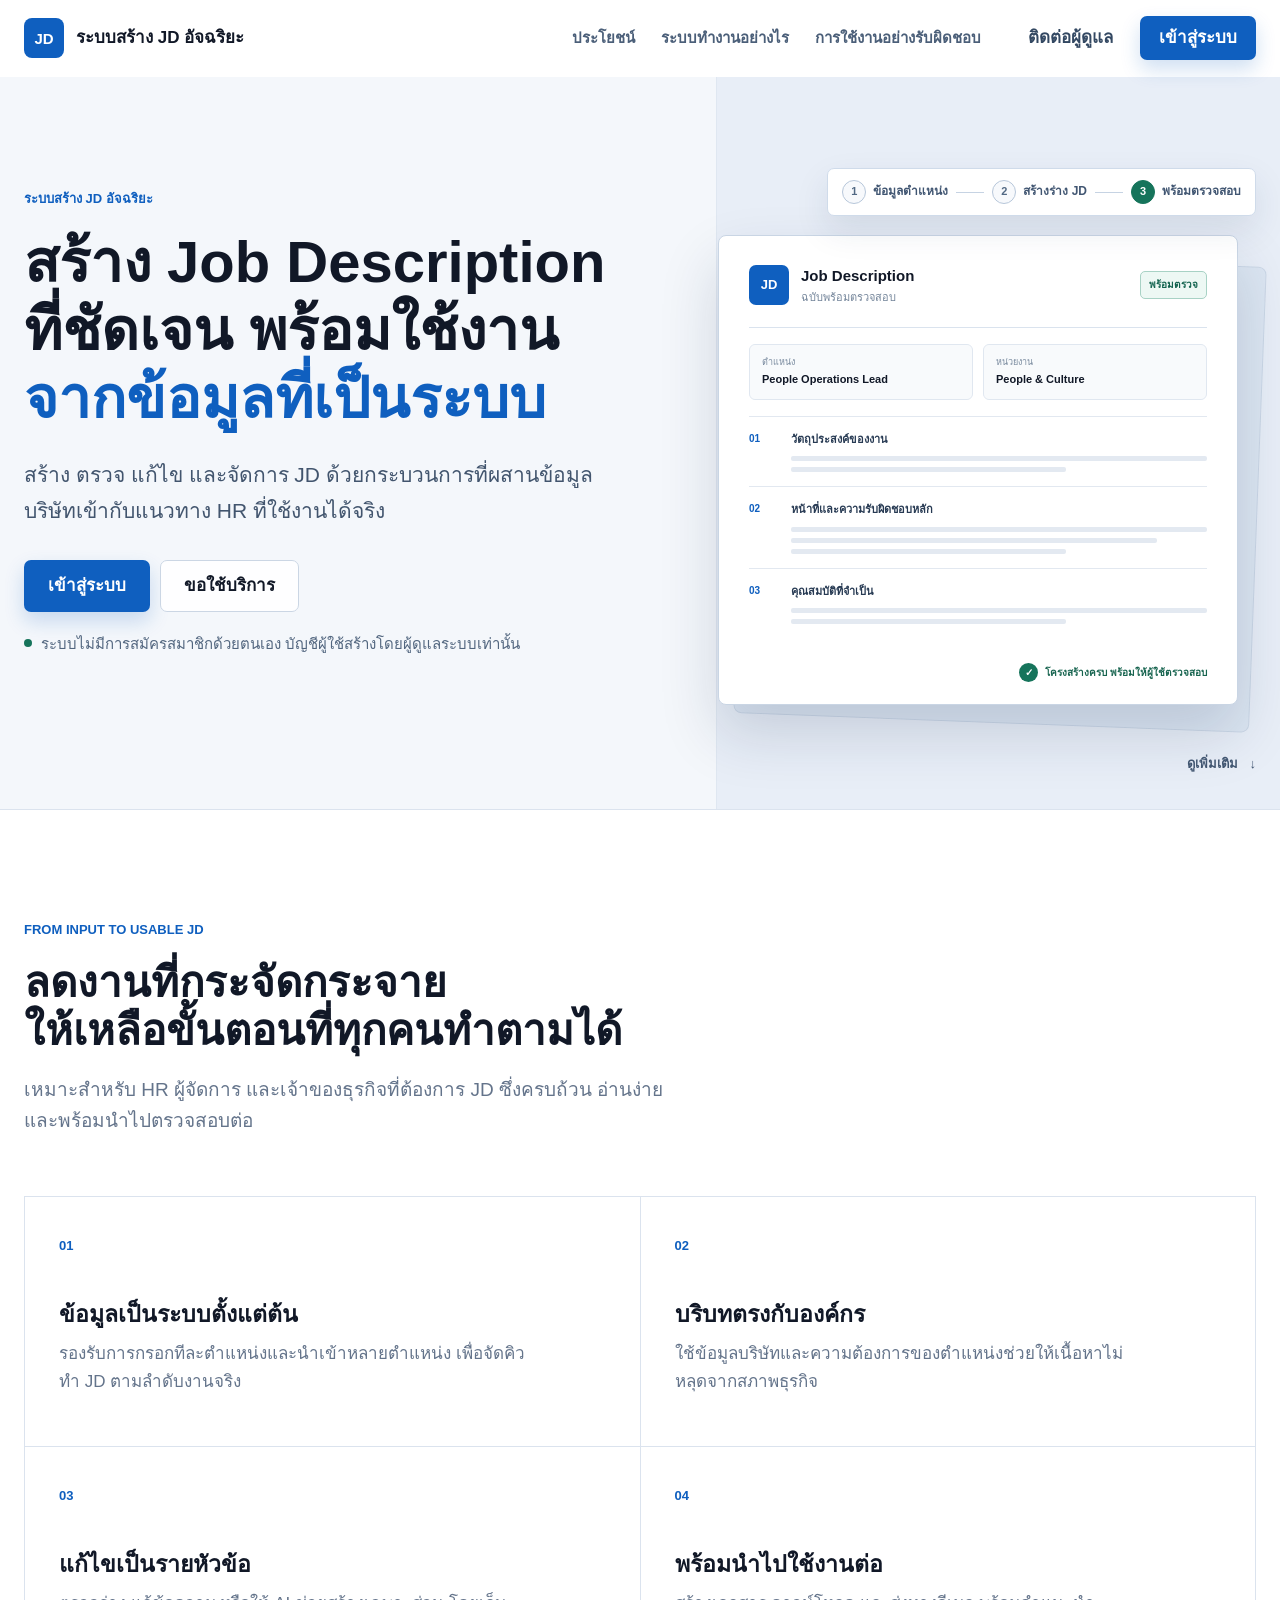
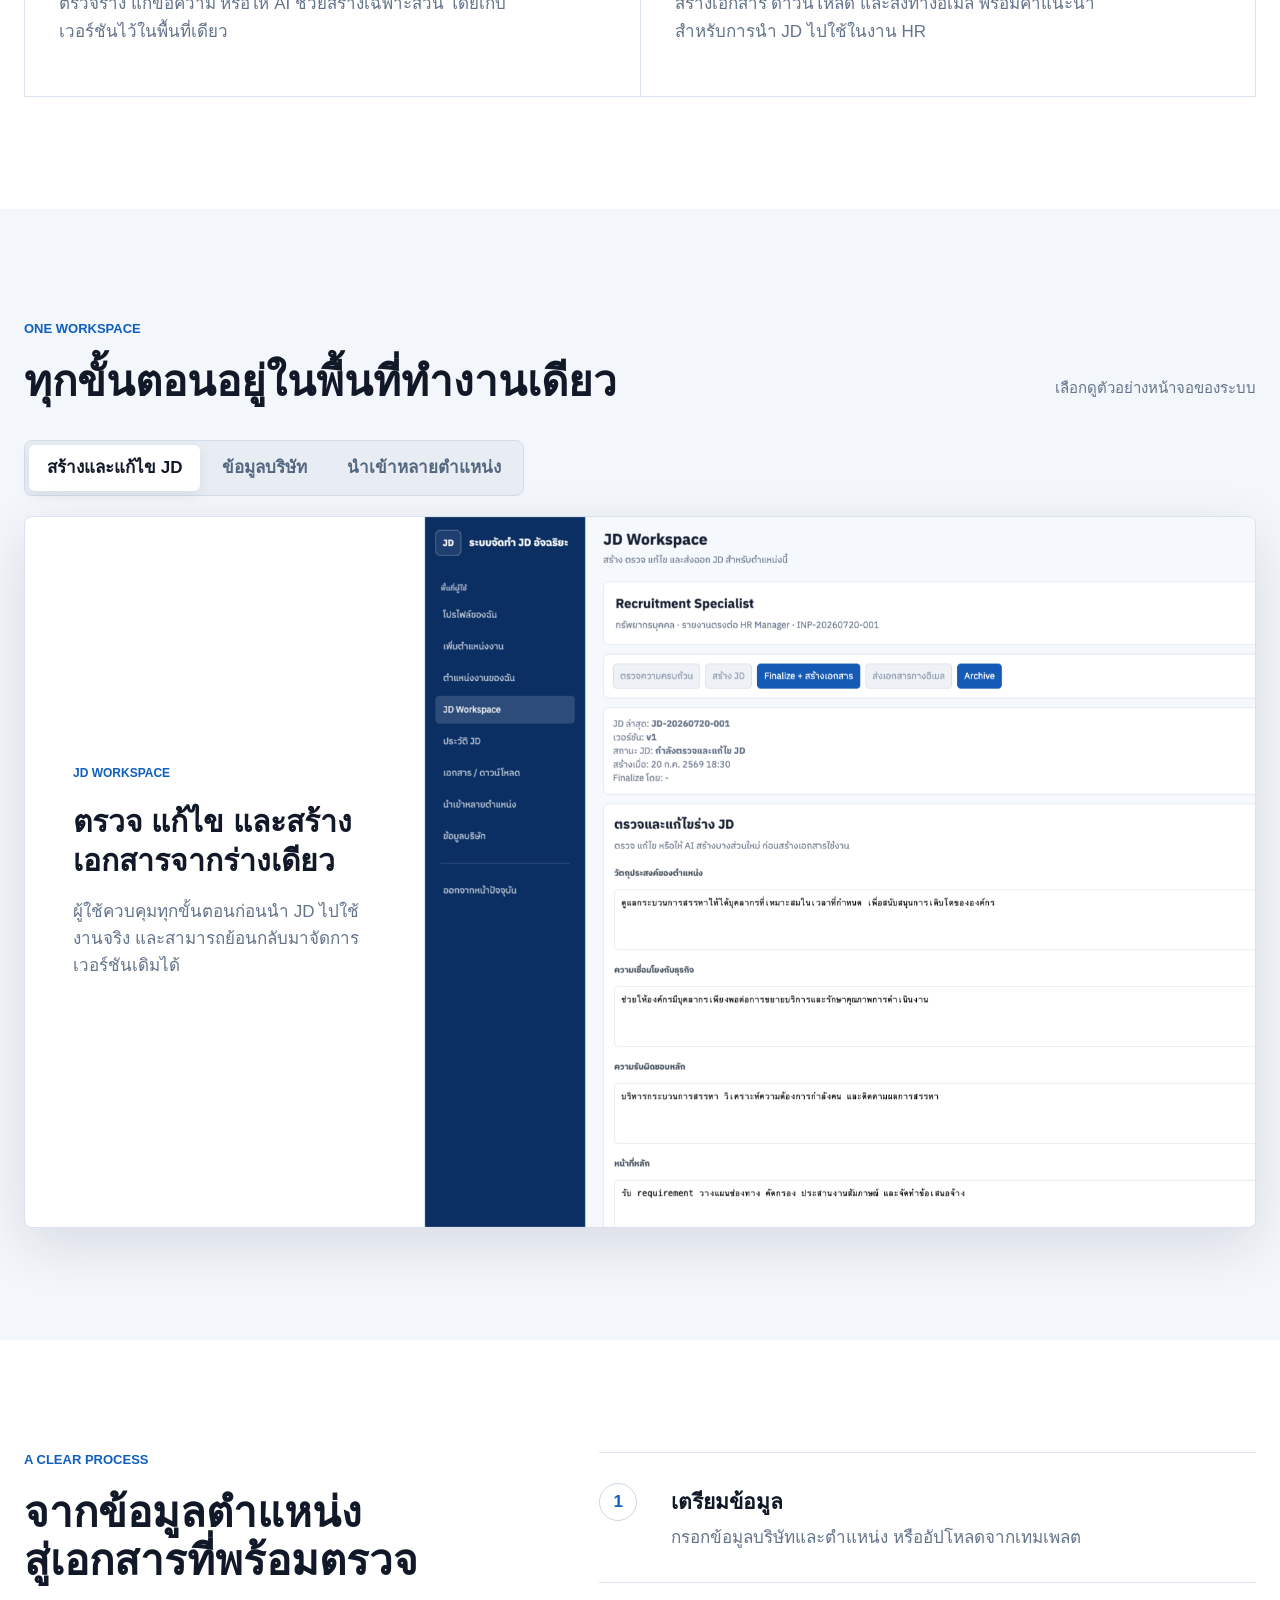
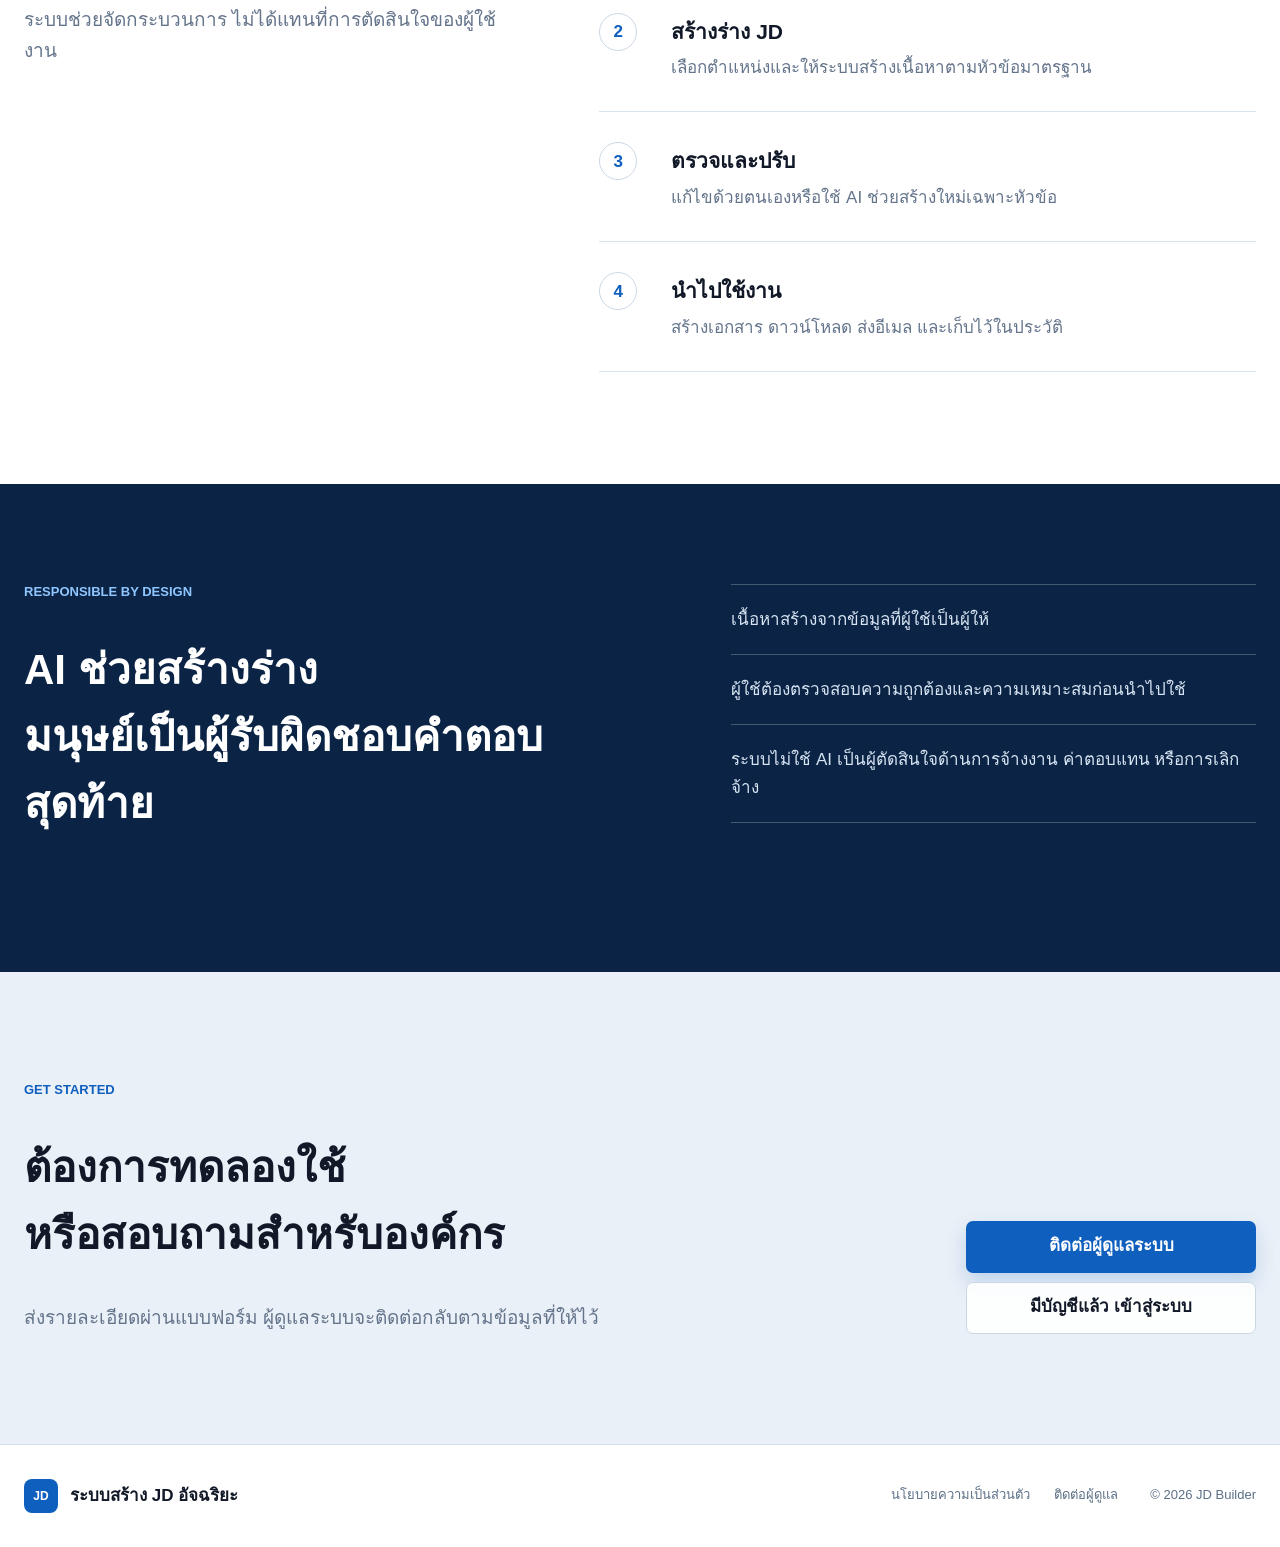
==== index.html @ f6826716 "Redesign landing hero and typography" ====
<!doctype html>
<html lang="th">
<head>
  <meta charset="utf-8">
  <meta name="viewport" content="width=device-width, initial-scale=1">
  <meta name="description" content="ระบบสร้าง JD อัจฉริยะ ช่วยเปลี่ยนข้อมูลตำแหน่งงานและบริบทธุรกิจให้เป็น Job Description ที่เป็นระบบ พร้อมตรวจ แก้ไข และนำไปใช้งานต่อ">
  <meta name="theme-color" content="#f7f8fb">
  <meta property="og:type" content="website">
  <meta property="og:title" content="ระบบสร้าง JD อัจฉริยะ">
  <meta property="og:description" content="สร้าง ตรวจ และจัดการ Job Description ในพื้นที่ทำงานเดียว">
  <meta property="og:url" content="https://dewtt48.github.io/smart-jd-builder/">
  <meta property="og:image" content="https://dewtt48.github.io/smart-jd-builder/assets/jd-workspace.png">
  <title>ระบบสร้าง JD อัจฉริยะ</title>
  <link rel="icon" href="data:image/svg+xml,%3Csvg xmlns='http://www.w3.org/2000/svg' viewBox='0 0 64 64'%3E%3Crect width='64' height='64' rx='12' fill='%230f5fbf'/%3E%3Ctext x='32' y='40' text-anchor='middle' font-family='Arial,sans-serif' font-size='24' font-weight='700' fill='white'%3EJD%3C/text%3E%3C/svg%3E">
  <link rel="stylesheet" href="styles.css">
  <script src="site-config.js" defer></script>
  <script src="app.js" defer></script>
</head>
<body>
  <a class="skip-link" href="#main">ข้ามไปยังเนื้อหาหลัก</a>

  <header class="site-header" data-header>
    <div class="nav-shell">
      <a class="brand" href="#top" aria-label="ระบบสร้าง JD อัจฉริยะ หน้าแรก">
        <span class="brand-mark" aria-hidden="true">JD</span>
        <span class="brand-name">ระบบสร้าง JD อัจฉริยะ</span>
      </a>
      <nav class="desktop-nav" aria-label="เมนูหลัก">
        <a href="#benefits">ประโยชน์</a>
        <a href="#product">ระบบทำงานอย่างไร</a>
        <a href="#trust">การใช้งานอย่างรับผิดชอบ</a>
      </nav>
      <div class="nav-actions">
        <button class="button button-ghost nav-contact" type="button" data-open-contact>ติดต่อผู้ดูแล</button>
        <a class="button button-primary" data-login-link href="#">เข้าสู่ระบบ</a>
      </div>
      <button class="menu-button" type="button" aria-label="เปิดเมนู" aria-expanded="false" data-menu-button>
        <span></span><span></span><span></span>
      </button>
    </div>
    <div class="mobile-nav" data-mobile-nav>
      <a href="#benefits">ประโยชน์</a>
      <a href="#product">ระบบทำงานอย่างไร</a>
      <a href="#trust">การใช้งานอย่างรับผิดชอบ</a>
      <button type="button" data-open-contact>ติดต่อผู้ดูแล</button>
      <a data-login-link href="#">เข้าสู่ระบบ</a>
    </div>
  </header>

  <main id="main">
    <section class="hero" id="top" aria-labelledby="hero-title">
      <div class="hero-scene" aria-hidden="true">
        <div class="scene-flow">
          <div class="flow-step flow-step-one">
            <span class="flow-dot">1</span>
            <span>ข้อมูลตำแหน่ง</span>
          </div>
          <span class="flow-line"></span>
          <div class="flow-step flow-step-two">
            <span class="flow-dot">2</span>
            <span>สร้างร่าง JD</span>
          </div>
          <span class="flow-line"></span>
          <div class="flow-step flow-step-three">
            <span class="flow-dot">3</span>
            <span>พร้อมตรวจสอบ</span>
          </div>
        </div>
        <div class="document-scene">
          <div class="document-back"></div>
          <div class="document-page">
            <div class="document-header">
              <span class="document-mark">JD</span>
              <div>
                <strong>Job Description</strong>
                <small>ฉบับพร้อมตรวจสอบ</small>
              </div>
              <span class="document-status">พร้อมตรวจ</span>
            </div>
            <div class="document-meta">
              <div><small>ตำแหน่ง</small><strong>People Operations Lead</strong></div>
              <div><small>หน่วยงาน</small><strong>People &amp; Culture</strong></div>
            </div>
            <div class="document-section document-section-purpose">
              <span>01</span>
              <div><strong>วัตถุประสงค์ของงาน</strong><i></i><i></i></div>
            </div>
            <div class="document-section document-section-accountability">
              <span>02</span>
              <div><strong>หน้าที่และความรับผิดชอบหลัก</strong><i></i><i></i><i></i></div>
            </div>
            <div class="document-section document-section-qualification">
              <span>03</span>
              <div><strong>คุณสมบัติที่จำเป็น</strong><i></i><i></i></div>
            </div>
            <div class="document-review"><span>✓</span> โครงสร้างครบ พร้อมให้ผู้ใช้ตรวจสอบ</div>
          </div>
        </div>
      </div>
      <div class="hero-inner">
        <p class="eyebrow">ระบบสร้าง JD อัจฉริยะ</p>
        <h1 id="hero-title">
          <span class="title-line">สร้าง Job Description</span>
          <span class="title-line">ที่ชัดเจน พร้อมใช้งาน</span>
          <span class="title-line title-emphasis">จากข้อมูลที่เป็นระบบ</span>
        </h1>
        <p class="hero-copy">สร้าง ตรวจ แก้ไข และจัดการ JD ด้วยกระบวนการที่ผสานข้อมูลบริษัทเข้ากับแนวทาง HR ที่ใช้งานได้จริง</p>
        <div class="hero-actions">
          <a class="button button-primary button-large" data-login-link href="#">เข้าสู่ระบบ</a>
          <button class="button button-secondary button-large" type="button" data-open-contact>ขอใช้บริการ</button>
        </div>
        <p class="access-note"><span aria-hidden="true"></span> ระบบไม่มีการสมัครสมาชิกด้วยตนเอง บัญชีผู้ใช้สร้างโดยผู้ดูแลระบบเท่านั้น</p>
      </div>
      <a class="hero-next" href="#benefits" aria-label="ดูประโยชน์ของระบบ">ดูเพิ่มเติม <span aria-hidden="true">↓</span></a>
    </section>

    <section class="section benefit-section" id="benefits" aria-labelledby="benefits-title">
      <div class="section-shell">
        <div class="section-intro reveal">
          <p class="eyebrow">FROM INPUT TO USABLE JD</p>
          <h2 id="benefits-title">ลดงานที่กระจัดกระจาย<br>ให้เหลือขั้นตอนที่ทุกคนทำตามได้</h2>
          <p>เหมาะสำหรับ HR ผู้จัดการ และเจ้าของธุรกิจที่ต้องการ JD ซึ่งครบถ้วน อ่านง่าย และพร้อมนำไปตรวจสอบต่อ</p>
        </div>
        <div class="benefit-grid">
          <article class="benefit-item reveal">
            <span class="benefit-number">01</span>
            <h3>ข้อมูลเป็นระบบตั้งแต่ต้น</h3>
            <p>รองรับการกรอกทีละตำแหน่งและนำเข้าหลายตำแหน่ง เพื่อจัดคิวทำ JD ตามลำดับงานจริง</p>
          </article>
          <article class="benefit-item reveal">
            <span class="benefit-number">02</span>
            <h3>บริบทตรงกับองค์กร</h3>
            <p>ใช้ข้อมูลบริษัทและความต้องการของตำแหน่งช่วยให้เนื้อหาไม่หลุดจากสภาพธุรกิจ</p>
          </article>
          <article class="benefit-item reveal">
            <span class="benefit-number">03</span>
            <h3>แก้ไขเป็นรายหัวข้อ</h3>
            <p>ตรวจร่าง แก้ข้อความ หรือให้ AI ช่วยสร้างเฉพาะส่วน โดยเก็บเวอร์ชันไว้ในพื้นที่เดียว</p>
          </article>
          <article class="benefit-item reveal">
            <span class="benefit-number">04</span>
            <h3>พร้อมนำไปใช้งานต่อ</h3>
            <p>สร้างเอกสาร ดาวน์โหลด และส่งทางอีเมล พร้อมคำแนะนำสำหรับการนำ JD ไปใช้ในงาน HR</p>
          </article>
        </div>
      </div>
    </section>

    <section class="section product-section" id="product" aria-labelledby="product-title">
      <div class="section-shell">
        <div class="product-heading reveal">
          <div>
            <p class="eyebrow">ONE WORKSPACE</p>
            <h2 id="product-title">ทุกขั้นตอนอยู่ในพื้นที่ทำงานเดียว</h2>
          </div>
          <p>เลือกดูตัวอย่างหน้าจอของระบบ</p>
        </div>

        <div class="product-tabs reveal" role="tablist" aria-label="ตัวอย่างหน้าจอระบบ">
          <button id="tab-workspace" role="tab" aria-selected="true" aria-controls="panel-workspace" data-tab="workspace">สร้างและแก้ไข JD</button>
          <button id="tab-context" role="tab" aria-selected="false" aria-controls="panel-context" data-tab="context" tabindex="-1">ข้อมูลบริษัท</button>
          <button id="tab-batch" role="tab" aria-selected="false" aria-controls="panel-batch" data-tab="batch" tabindex="-1">นำเข้าหลายตำแหน่ง</button>
        </div>

        <div class="product-stage reveal">
          <div id="panel-workspace" class="product-panel is-active" role="tabpanel" aria-labelledby="tab-workspace" data-panel="workspace">
            <div class="product-copy">
              <p class="product-kicker">JD WORKSPACE</p>
              <h3>ตรวจ แก้ไข และสร้างเอกสารจากร่างเดียว</h3>
              <p>ผู้ใช้ควบคุมทุกขั้นตอนก่อนนำ JD ไปใช้งานจริง และสามารถย้อนกลับมาจัดการเวอร์ชันเดิมได้</p>
            </div>
            <figure class="product-visual">
              <img src="assets/jd-workspace.png" alt="ตัวอย่างหน้า JD Workspace">
            </figure>
          </div>
          <div id="panel-context" class="product-panel" role="tabpanel" aria-labelledby="tab-context" data-panel="context" hidden>
            <div class="product-copy">
              <p class="product-kicker">COMPANY CONTEXT</p>
              <h3>เพิ่มข้อมูลบริษัทหนึ่งครั้ง ใช้ได้กับทุกตำแหน่ง</h3>
              <p>ข้อมูลบริษัทถูกแยกตามผู้ใช้ และระบบไม่ส่งชื่อบริษัทให้ AI ประมวลผล</p>
            </div>
            <figure class="product-visual">
              <img src="assets/company-context.png" alt="ตัวอย่างหน้าข้อมูลบริษัท">
            </figure>
          </div>
          <div id="panel-batch" class="product-panel" role="tabpanel" aria-labelledby="tab-batch" data-panel="batch" hidden>
            <div class="product-copy">
              <p class="product-kicker">BATCH IMPORT</p>
              <h3>เตรียมหลายตำแหน่ง แล้วเลือกทำทีละ JD</h3>
              <p>ดาวน์โหลดเทมเพลต นำเข้ารายการ และเปิดพื้นที่ทำงานของแต่ละตำแหน่งเมื่อพร้อม</p>
            </div>
            <figure class="product-visual">
              <img src="assets/batch-import.png" alt="ตัวอย่างหน้านำเข้าหลายตำแหน่ง">
            </figure>
          </div>
        </div>
      </div>
    </section>

    <section class="section process-section" aria-labelledby="process-title">
      <div class="section-shell process-layout">
        <div class="process-copy reveal">
          <p class="eyebrow">A CLEAR PROCESS</p>
          <h2 id="process-title">จากข้อมูลตำแหน่ง<br>สู่เอกสารที่พร้อมตรวจ</h2>
          <p>ระบบช่วยจัดกระบวนการ ไม่ได้แทนที่การตัดสินใจของผู้ใช้งาน</p>
        </div>
        <ol class="process-list">
          <li class="reveal"><span>1</span><div><h3>เตรียมข้อมูล</h3><p>กรอกข้อมูลบริษัทและตำแหน่ง หรืออัปโหลดจากเทมเพลต</p></div></li>
          <li class="reveal"><span>2</span><div><h3>สร้างร่าง JD</h3><p>เลือกตำแหน่งและให้ระบบสร้างเนื้อหาตามหัวข้อมาตรฐาน</p></div></li>
          <li class="reveal"><span>3</span><div><h3>ตรวจและปรับ</h3><p>แก้ไขด้วยตนเองหรือใช้ AI ช่วยสร้างใหม่เฉพาะหัวข้อ</p></div></li>
          <li class="reveal"><span>4</span><div><h3>นำไปใช้งาน</h3><p>สร้างเอกสาร ดาวน์โหลด ส่งอีเมล และเก็บไว้ในประวัติ</p></div></li>
        </ol>
      </div>
    </section>

    <section class="trust-section" id="trust" aria-labelledby="trust-title">
      <div class="section-shell trust-layout">
        <div class="trust-copy reveal">
          <p class="eyebrow">RESPONSIBLE BY DESIGN</p>
          <h2 id="trust-title">AI ช่วยสร้างร่าง<br>มนุษย์เป็นผู้รับผิดชอบคำตอบสุดท้าย</h2>
        </div>
        <div class="trust-points reveal">
          <p>เนื้อหาสร้างจากข้อมูลที่ผู้ใช้เป็นผู้ให้</p>
          <p>ผู้ใช้ต้องตรวจสอบความถูกต้องและความเหมาะสมก่อนนำไปใช้</p>
          <p>ระบบไม่ใช้ AI เป็นผู้ตัดสินใจด้านการจ้างงาน ค่าตอบแทน หรือการเลิกจ้าง</p>
        </div>
      </div>
    </section>

    <section class="contact-section" aria-labelledby="contact-title">
      <div class="section-shell contact-layout reveal">
        <div>
          <p class="eyebrow">GET STARTED</p>
          <h2 id="contact-title">ต้องการทดลองใช้<br>หรือสอบถามสำหรับองค์กร</h2>
          <p>ส่งรายละเอียดผ่านแบบฟอร์ม ผู้ดูแลระบบจะติดต่อกลับตามข้อมูลที่ให้ไว้</p>
        </div>
        <div class="contact-actions">
          <button class="button button-primary button-large" type="button" data-open-contact>ติดต่อผู้ดูแลระบบ</button>
          <a class="button button-secondary button-large" data-login-link href="#">มีบัญชีแล้ว เข้าสู่ระบบ</a>
        </div>
      </div>
    </section>
  </main>

  <footer class="site-footer">
    <div class="section-shell footer-layout">
      <div class="brand footer-brand">
        <span class="brand-mark" aria-hidden="true">JD</span>
        <span class="brand-name">ระบบสร้าง JD อัจฉริยะ</span>
      </div>
      <div class="footer-links">
        <a href="privacy.html">นโยบายความเป็นส่วนตัว</a>
        <button type="button" data-open-contact>ติดต่อผู้ดูแล</button>
      </div>
      <p>© <span data-current-year></span> JD Builder</p>
    </div>
  </footer>

  <dialog class="contact-dialog" data-contact-dialog aria-labelledby="dialog-title">
    <div class="dialog-header">
      <div>
        <p class="eyebrow">CONTACT</p>
        <h2 id="dialog-title">ติดต่อผู้ดูแลระบบ</h2>
        <p>กรอกรายละเอียดเพื่อให้เราติดต่อกลับได้ตรงเรื่อง</p>
      </div>
      <button class="dialog-close" type="button" aria-label="ปิดแบบฟอร์ม" data-close-contact>×</button>
    </div>
    <form class="lead-form" data-lead-form novalidate>
      <input class="honeypot" type="text" name="company_website" tabindex="-1" autocomplete="off" aria-hidden="true">
      <div class="field field-full">
        <label for="inquiry">เรื่องที่ต้องการติดต่อ <span>*</span></label>
        <select id="inquiry" name="inquiry_type" required>
          <option value="">เลือกหัวข้อ</option>
          <option value="trial">ขอทดลองใช้ / ขอเปิดบัญชี</option>
          <option value="pricing">สอบถามราคาและเครดิต</option>
          <option value="corporate">สอบถามสำหรับองค์กร</option>
          <option value="support">แจ้งปัญหาการใช้งาน</option>
          <option value="partnership">ความร่วมมือ / อื่น ๆ</option>
        </select>
      </div>
      <div class="field">
        <label for="name">ชื่อผู้ติดต่อ <span>*</span></label>
        <input id="name" name="name" type="text" autocomplete="name" required>
      </div>
      <div class="field">
        <label for="company">บริษัท / องค์กร <span>*</span></label>
        <input id="company" name="company" type="text" autocomplete="organization" required>
      </div>
      <div class="field">
        <label for="email">อีเมลสำหรับติดต่อกลับ <span>*</span></label>
        <input id="email" name="email" type="email" autocomplete="email" inputmode="email" required>
      </div>
      <div class="field">
        <label for="phone">เบอร์โทรศัพท์</label>
        <input id="phone" name="phone" type="tel" autocomplete="tel" inputmode="tel">
      </div>
      <div class="field">
        <label for="role">ตำแหน่ง / บทบาท</label>
        <input id="role" name="role" type="text" autocomplete="organization-title">
      </div>
      <div class="field">
        <label for="size">จำนวนพนักงานโดยประมาณ</label>
        <select id="size" name="organization_size">
          <option value="">เลือกช่วง</option>
          <option value="1-20">1–20 คน</option>
          <option value="21-50">21–50 คน</option>
          <option value="51-200">51–200 คน</option>
          <option value="201-500">201–500 คน</option>
          <option value="501+">มากกว่า 500 คน</option>
        </select>
      </div>
      <div class="field field-full">
        <label for="message">รายละเอียดเพิ่มเติม <span>*</span></label>
        <textarea id="message" name="message" rows="4" required></textarea>
      </div>
      <label class="consent field-full">
        <input type="checkbox" name="consent" value="accepted" required>
        <span>ฉันยินยอมให้เก็บและใช้ข้อมูลนี้เพื่อติดต่อกลับเกี่ยวกับบริการ <a href="privacy.html" target="_blank" rel="noopener">อ่านนโยบายความเป็นส่วนตัว</a></span>
      </label>
      <input type="hidden" name="source" value="smart-jd-builder-landing">
      <input type="hidden" name="request_id" value="">
      <input type="hidden" name="page_url" value="">
      <input type="hidden" name="user_agent" value="">
      <div class="form-footer field-full">
        <p class="form-status" role="status" aria-live="polite" data-form-status></p>
        <button class="button button-primary button-large" type="submit" data-submit-lead>ส่งข้อมูล</button>
      </div>
    </form>
  </dialog>
</body>
</html>
---- styles.css ----
:root {
  --ink: #111827;
  --muted: #64748b;
  --line: #dbe3ee;
  --surface: #ffffff;
  --surface-soft: #f3f6fa;
  --blue: #0f5fbf;
  --blue-dark: #0a4389;
  --navy: #0b2445;
  --green: #16745b;
  --focus: #0b6fd3;
  --shadow: 0 18px 55px rgba(21, 41, 72, 0.12);
  --page: min(1240px, calc(100vw - 48px));
}

* {
  box-sizing: border-box;
}

html {
  scroll-behavior: smooth;
}

body {
  margin: 0;
  color: var(--ink);
  background: #f7f8fb;
  font-family: -apple-system, BlinkMacSystemFont, "Segoe UI", "Noto Sans Thai", sans-serif;
  font-size: 17px;
  line-height: 1.6;
  letter-spacing: 0;
  -webkit-font-smoothing: antialiased;
}

body.dialog-open {
  overflow: hidden;
}

button,
input,
select,
textarea {
  font: inherit;
  letter-spacing: 0;
}

button,
a {
  -webkit-tap-highlight-color: transparent;
}

a {
  color: inherit;
}

img {
  display: block;
  max-width: 100%;
}

.skip-link {
  position: fixed;
  z-index: 1000;
  top: 10px;
  left: 10px;
  padding: 10px 14px;
  color: #fff;
  background: var(--navy);
  border-radius: 6px;
  transform: translateY(-160%);
}

.skip-link:focus {
  transform: translateY(0);
}

:focus-visible {
  outline: 3px solid rgba(11, 111, 211, 0.35);
  outline-offset: 3px;
}

.site-header {
  position: fixed;
  z-index: 100;
  top: 0;
  right: 0;
  left: 0;
  border-bottom: 1px solid transparent;
  background: #ffffff;
  transition: border-color 180ms ease, box-shadow 180ms ease;
}

.site-header.is-scrolled {
  border-color: rgba(210, 219, 231, 0.9);
  box-shadow: 0 7px 22px rgba(20, 43, 75, 0.05);
}

.nav-shell {
  width: var(--page);
  height: 76px;
  margin: 0 auto;
  display: flex;
  align-items: center;
  gap: 28px;
}

.brand {
  display: inline-flex;
  align-items: center;
  gap: 12px;
  text-decoration: none;
  font-weight: 750;
  white-space: nowrap;
}

.brand-mark {
  width: 40px;
  height: 40px;
  display: inline-grid;
  place-items: center;
  flex: 0 0 40px;
  border-radius: 8px;
  color: #fff;
  background: var(--blue);
  font-size: 15px;
  line-height: 1;
}

.brand-name {
  font-size: 17px;
}

.desktop-nav {
  display: flex;
  align-items: center;
  justify-content: center;
  gap: 26px;
  margin-left: auto;
}

.desktop-nav a {
  color: #4b5f79;
  font-size: 15px;
  font-weight: 650;
  text-decoration: none;
  transition: color 150ms ease;
}

.desktop-nav a:hover {
  color: var(--ink);
}

.nav-actions {
  display: flex;
  gap: 8px;
}

.button {
  min-height: 44px;
  display: inline-flex;
  align-items: center;
  justify-content: center;
  gap: 8px;
  padding: 9px 18px;
  border: 1px solid transparent;
  border-radius: 7px;
  cursor: pointer;
  font-weight: 720;
  line-height: 1.3;
  text-align: center;
  text-decoration: none;
  transition: transform 160ms ease, background-color 160ms ease, border-color 160ms ease, box-shadow 160ms ease;
}

.button:hover {
  transform: translateY(-1px);
}

.button:active {
  transform: translateY(0);
}

.button-primary {
  color: #fff;
  background: var(--blue);
  box-shadow: 0 9px 20px rgba(15, 95, 191, 0.2);
}

.button-primary:hover {
  background: var(--blue-dark);
}

.button-secondary {
  color: var(--ink);
  border-color: #cbd6e4;
  background: rgba(255, 255, 255, 0.88);
}

.button-secondary:hover,
.button-ghost:hover {
  border-color: #aebdd0;
  background: #fff;
}

.button-ghost {
  color: #334862;
  border-color: transparent;
  background: transparent;
  box-shadow: none;
}

.button-large {
  min-height: 52px;
  padding: 13px 23px;
}

.button[disabled] {
  cursor: wait;
  opacity: 0.65;
  transform: none;
}

.menu-button,
.mobile-nav {
  display: none;
}

.hero {
  position: relative;
  min-height: min(810px, 92vh);
  overflow: hidden;
  display: flex;
  align-items: center;
  padding: 120px 0 82px;
  border-bottom: 1px solid var(--line);
  background: #f4f7fb;
}

.hero::before {
  content: "";
  position: absolute;
  top: 0;
  right: 0;
  bottom: 0;
  width: 44%;
  border-left: 1px solid #dfe7f1;
  background: #e8eef7;
}

.hero-scene {
  position: absolute;
  inset: 0;
  z-index: 1;
  width: var(--page);
  margin: 0 auto;
  pointer-events: none;
}

.scene-flow {
  position: absolute;
  z-index: 3;
  top: 168px;
  right: 0;
  display: flex;
  align-items: center;
  padding: 11px 14px;
  border: 1px solid #cfdbea;
  border-radius: 7px;
  background: #ffffff;
  box-shadow: 0 14px 34px rgba(26, 52, 88, 0.1);
  animation: scene-enter 700ms 250ms cubic-bezier(.2,.8,.2,1) both;
}

.flow-step {
  display: flex;
  align-items: center;
  gap: 7px;
  color: #415672;
  font-size: 12px;
  font-weight: 720;
  white-space: nowrap;
}

.flow-dot {
  width: 24px;
  height: 24px;
  display: grid;
  place-items: center;
  border: 1px solid #b7c7da;
  border-radius: 50%;
  color: #526984;
  background: #f7f9fc;
  font-size: 11px;
}

.flow-step-three .flow-dot {
  color: #ffffff;
  border-color: var(--green);
  background: var(--green);
  animation: flow-pulse 2800ms 1300ms ease-in-out infinite;
}

.flow-line {
  width: 28px;
  height: 1px;
  margin: 0 8px;
  background: #c6d3e3;
}

.document-scene {
  position: absolute;
  top: 235px;
  right: 18px;
  width: 520px;
  height: 470px;
  animation: scene-enter 780ms 120ms cubic-bezier(.2,.8,.2,1) both;
}

.document-back {
  position: absolute;
  inset: 22px -20px -18px 24px;
  border: 1px solid #cbd7e6;
  border-radius: 8px;
  background: #dce6f2;
  transform: rotate(2.2deg);
}

.document-page {
  position: absolute;
  inset: 0;
  overflow: hidden;
  padding: 28px 30px;
  border: 1px solid #c9d5e4;
  border-radius: 8px;
  background: #ffffff;
  box-shadow: 0 28px 60px rgba(16, 40, 73, 0.16);
  animation: document-float 6500ms 1200ms ease-in-out infinite;
}

.document-header {
  display: grid;
  grid-template-columns: 40px 1fr auto;
  gap: 12px;
  align-items: center;
  padding-bottom: 20px;
  border-bottom: 1px solid #dae3ee;
}

.document-mark {
  width: 40px;
  height: 40px;
  display: grid;
  place-items: center;
  border-radius: 7px;
  color: #ffffff;
  background: var(--blue);
  font-size: 13px;
  font-weight: 800;
}

.document-header strong,
.document-header small {
  display: block;
}

.document-header strong {
  font-size: 15px;
}

.document-header small {
  margin-top: 1px;
  color: #74859a;
  font-size: 11px;
}

.document-status {
  padding: 5px 8px;
  border: 1px solid #a8d2c5;
  border-radius: 5px;
  color: #11624e;
  background: #edf8f4;
  font-size: 10px;
  font-weight: 780;
}

.document-meta {
  display: grid;
  grid-template-columns: repeat(2, minmax(0, 1fr));
  gap: 10px;
  padding: 16px 0;
}

.document-meta div {
  padding: 10px 12px;
  border: 1px solid #e0e7f0;
  border-radius: 6px;
  background: #f8fafc;
}

.document-meta small,
.document-meta strong {
  display: block;
}

.document-meta small {
  color: #77889d;
  font-size: 9px;
}

.document-meta strong {
  overflow: hidden;
  margin-top: 2px;
  font-size: 11px;
  text-overflow: ellipsis;
  white-space: nowrap;
}

.document-section {
  display: grid;
  grid-template-columns: 30px 1fr;
  gap: 12px;
  padding: 14px 0;
  border-top: 1px solid #e2e8f0;
}

.document-section > span {
  color: var(--blue);
  font-size: 10px;
  font-weight: 800;
}

.document-section strong {
  display: block;
  margin-bottom: 8px;
  color: #273a53;
  font-size: 11px;
}

.document-section i {
  width: 100%;
  height: 5px;
  display: block;
  margin-top: 6px;
  border-radius: 2px;
  background: #e3e9f1;
}

.document-section i:last-child {
  width: 66%;
}

.document-section-accountability i:nth-of-type(2) {
  width: 88%;
}

.document-review {
  position: absolute;
  right: 30px;
  bottom: 22px;
  display: flex;
  align-items: center;
  gap: 7px;
  color: #17644f;
  font-size: 10px;
  font-weight: 740;
}

.document-review span {
  width: 19px;
  height: 19px;
  display: grid;
  place-items: center;
  border-radius: 50%;
  color: #ffffff;
  background: var(--green);
}

.hero-inner {
  position: relative;
  z-index: 2;
  width: var(--page);
  margin: 0 auto;
  padding-right: min(47vw, 590px);
  animation: hero-copy-in 700ms 100ms cubic-bezier(.2,.8,.2,1) both;
}

.eyebrow {
  margin: 0 0 20px;
  color: var(--blue);
  font-size: 13px;
  font-weight: 820;
  line-height: 1.3;
  text-transform: uppercase;
}

.hero h1,
.section h2,
.contact-dialog h2 {
  margin: 0;
  font-weight: 780;
  line-height: 1.15;
}

.hero h1 {
  max-width: 690px;
  font-size: 58px;
  line-height: 1.18;
}

.title-line {
  display: block;
  white-space: nowrap;
}

.title-emphasis {
  color: var(--blue);
}

.hero-copy {
  max-width: 600px;
  margin: 24px 0 0;
  color: #42556e;
  font-size: 21px;
  line-height: 1.7;
}

.hero-actions {
  display: flex;
  flex-wrap: wrap;
  gap: 10px;
  margin-top: 32px;
}

.access-note {
  max-width: 570px;
  margin: 20px 0 0;
  display: flex;
  align-items: flex-start;
  gap: 9px;
  color: #52667f;
  font-size: 15px;
}

.access-note span {
  width: 8px;
  height: 8px;
  flex: 0 0 8px;
  margin-top: 7px;
  border-radius: 50%;
  background: var(--green);
}

.hero-next {
  position: absolute;
  z-index: 2;
  right: calc((100% - var(--page)) / 2);
  bottom: 34px;
  color: #405570;
  font-size: 13px;
  font-weight: 700;
  text-decoration: none;
}

.hero-next span {
  margin-left: 8px;
}

.section {
  padding: 112px 0;
}

.section-shell {
  width: var(--page);
  margin: 0 auto;
}

.section-intro {
  max-width: 760px;
  margin-bottom: 60px;
}

.section h2,
.contact-section h2 {
  font-size: 42px;
}

.section-intro > p:last-child,
.product-heading > p,
.process-copy > p:last-child,
.contact-layout > div > p:last-child {
  max-width: 650px;
  margin: 20px 0 0;
  color: var(--muted);
  font-size: 19px;
}

.benefit-section {
  background: var(--surface);
}

.benefit-grid {
  display: grid;
  grid-template-columns: repeat(2, minmax(0, 1fr));
  border-top: 1px solid var(--line);
  border-left: 1px solid var(--line);
}

.benefit-item {
  min-height: 250px;
  padding: 34px;
  border-right: 1px solid var(--line);
  border-bottom: 1px solid var(--line);
}

.benefit-number {
  color: var(--blue);
  font-size: 13px;
  font-weight: 800;
}

.benefit-item h3 {
  margin: 42px 0 10px;
  font-size: 23px;
  line-height: 1.3;
}

.benefit-item p {
  max-width: 470px;
  margin: 0;
  color: var(--muted);
  font-size: 17px;
}

.product-section {
  background: var(--surface-soft);
}

.product-heading {
  display: flex;
  align-items: flex-end;
  justify-content: space-between;
  gap: 30px;
  margin-bottom: 34px;
}

.product-heading > p {
  margin: 0 0 6px;
  font-size: 15px;
}

.product-tabs {
  display: inline-flex;
  max-width: 100%;
  gap: 4px;
  padding: 4px;
  border: 1px solid #d3ddea;
  border-radius: 8px;
  background: #e8edf4;
}

.product-tabs button {
  min-height: 44px;
  padding: 9px 18px;
  border: 0;
  border-radius: 6px;
  color: #53677f;
  background: transparent;
  cursor: pointer;
  font-weight: 700;
  white-space: nowrap;
}

.product-tabs button[aria-selected="true"] {
  color: var(--ink);
  background: #fff;
  box-shadow: 0 4px 12px rgba(24, 43, 71, 0.08);
}

.product-stage {
  margin-top: 20px;
}

.product-panel {
  overflow: hidden;
  display: grid;
  grid-template-columns: 0.72fr 1.5fr;
  align-items: stretch;
  min-height: 550px;
  border: 1px solid #d8e1ec;
  border-radius: 8px;
  background: #fff;
  box-shadow: var(--shadow);
}

.product-panel[hidden] {
  display: none;
}

.product-copy {
  display: flex;
  flex-direction: column;
  justify-content: center;
  padding: 48px;
}

.product-kicker {
  margin: 0 0 18px;
  color: var(--blue);
  font-size: 12px;
  font-weight: 800;
}

.product-copy h3 {
  margin: 0;
  font-size: 30px;
  line-height: 1.3;
}

.product-copy > p:last-child {
  margin: 18px 0 0;
  color: var(--muted);
  font-size: 17px;
}

.product-visual {
  min-width: 0;
  margin: 0;
  overflow: hidden;
  display: flex;
  align-items: center;
  border-left: 1px solid var(--line);
  background: #edf2f8;
}

.product-visual img {
  width: 112%;
  max-width: none;
  height: 100%;
  object-fit: cover;
  object-position: left center;
  transition: transform 500ms cubic-bezier(.2,.8,.2,1);
}

.product-panel.is-active .product-visual img {
  animation: product-in 500ms cubic-bezier(.2,.8,.2,1) both;
}

.process-section {
  background: var(--surface);
}

.process-layout {
  display: grid;
  grid-template-columns: 0.85fr 1.15fr;
  gap: 90px;
}

.process-copy {
  position: sticky;
  top: 130px;
  align-self: start;
}

.process-list {
  margin: 0;
  padding: 0;
  list-style: none;
}

.process-list li {
  display: grid;
  grid-template-columns: 52px 1fr;
  gap: 20px;
  padding: 30px 0;
  border-top: 1px solid var(--line);
}

.process-list li:last-child {
  border-bottom: 1px solid var(--line);
}

.process-list li > span {
  width: 38px;
  height: 38px;
  display: grid;
  place-items: center;
  border: 1px solid #cbd7e5;
  border-radius: 50%;
  color: var(--blue);
  font-weight: 800;
}

.process-list h3 {
  margin: 2px 0 6px;
  font-size: 21px;
}

.process-list p {
  margin: 0;
  color: var(--muted);
  font-size: 17px;
}

.trust-section {
  padding: 100px 0;
  color: #fff;
  background: var(--navy);
}

.trust-section .eyebrow {
  color: #8fc6ff;
}

.trust-layout {
  display: grid;
  grid-template-columns: 1fr 0.85fr;
  gap: 90px;
  align-items: start;
}

.trust-copy h2 {
  font-size: 42px;
}

.trust-points {
  border-top: 1px solid rgba(255, 255, 255, 0.24);
}

.trust-points p {
  margin: 0;
  padding: 21px 0;
  border-bottom: 1px solid rgba(255, 255, 255, 0.24);
  color: #d7e4f3;
  font-size: 17px;
}

.contact-section {
  padding: 110px 0;
  background: #eaf0f7;
}

.contact-layout {
  display: flex;
  align-items: flex-end;
  justify-content: space-between;
  gap: 80px;
}

.contact-actions {
  display: flex;
  flex-direction: column;
  gap: 9px;
  flex: 0 0 290px;
}

.site-footer {
  padding: 34px 0;
  border-top: 1px solid #d7e0eb;
  background: #fff;
}

.footer-layout {
  display: grid;
  grid-template-columns: 1fr auto auto;
  align-items: center;
  gap: 32px;
}

.footer-brand .brand-mark {
  width: 34px;
  height: 34px;
  flex-basis: 34px;
  font-size: 12px;
}

.footer-links {
  display: flex;
  gap: 24px;
}

.footer-links a,
.footer-links button,
.site-footer > .section-shell > p {
  color: #5c6f87;
  font-size: 13px;
}

.footer-links a {
  text-decoration: none;
}

.footer-links button {
  padding: 0;
  border: 0;
  background: transparent;
  cursor: pointer;
}

.site-footer > .section-shell > p {
  margin: 0;
}

.legal-page {
  min-height: calc(100vh - 100px);
  padding: 140px 0 90px;
  background: #f7f8fb;
}

.legal-content {
  width: min(760px, calc(100vw - 40px));
  margin: 0 auto;
}

.legal-content h1 {
  margin: 0;
  font-size: 44px;
  line-height: 1.2;
}

.legal-updated {
  margin: 12px 0 50px;
  color: var(--muted);
}

.legal-content h2 {
  margin: 34px 0 8px;
  font-size: 21px;
}

.legal-content p {
  color: #52667f;
}

.contact-dialog {
  width: min(760px, calc(100vw - 28px));
  max-height: min(870px, calc(100vh - 28px));
  padding: 0;
  border: 1px solid #d5deea;
  border-radius: 8px;
  color: var(--ink);
  background: #fff;
  box-shadow: 0 28px 90px rgba(9, 29, 57, 0.3);
}

.contact-dialog::backdrop {
  background: rgba(8, 25, 48, 0.64);
  backdrop-filter: blur(5px);
}

.contact-dialog[open] {
  animation: dialog-in 190ms ease-out both;
}

.dialog-header {
  position: sticky;
  z-index: 3;
  top: 0;
  display: flex;
  align-items: flex-start;
  justify-content: space-between;
  gap: 24px;
  padding: 28px 32px 22px;
  border-bottom: 1px solid var(--line);
  background: #fff;
}

.dialog-header .eyebrow {
  margin-bottom: 9px;
}

.dialog-header h2 {
  font-size: 28px;
}

.dialog-header p:last-child {
  margin: 6px 0 0;
  color: var(--muted);
}

.dialog-close {
  width: 42px;
  height: 42px;
  display: grid;
  place-items: center;
  flex: 0 0 42px;
  padding: 0;
  border: 1px solid #d4deea;
  border-radius: 50%;
  color: #41536c;
  background: #fff;
  cursor: pointer;
  font-size: 27px;
  line-height: 1;
}

.lead-form {
  display: grid;
  grid-template-columns: repeat(2, minmax(0, 1fr));
  gap: 18px;
  padding: 28px 32px 32px;
}

.field {
  min-width: 0;
}

.field-full {
  grid-column: 1 / -1;
}

.field label {
  display: block;
  margin-bottom: 7px;
  color: #293c54;
  font-size: 14px;
  font-weight: 720;
}

.field label span {
  color: #b4234d;
}

.field input,
.field select,
.field textarea {
  width: 100%;
  min-height: 48px;
  padding: 10px 12px;
  border: 1px solid #cbd7e5;
  border-radius: 6px;
  color: var(--ink);
  background: #fff;
}

.field textarea {
  min-height: 116px;
  resize: vertical;
}

.field input:focus,
.field select:focus,
.field textarea:focus {
  border-color: var(--focus);
  outline: 3px solid rgba(11, 111, 211, 0.13);
}

.field [aria-invalid="true"] {
  border-color: #c52a52;
}

.consent {
  display: grid;
  grid-template-columns: 20px 1fr;
  gap: 10px;
  align-items: start;
  color: #53677f;
  font-size: 13px;
}

.consent input {
  width: 18px;
  height: 18px;
  margin: 2px 0 0;
  accent-color: var(--blue);
}

.consent a {
  color: var(--blue);
}

.form-footer {
  display: flex;
  align-items: center;
  justify-content: space-between;
  gap: 20px;
  padding-top: 6px;
}

.form-status {
  margin: 0;
  color: #53677f;
  font-size: 14px;
}

.form-status.is-error {
  color: #b4234d;
}

.form-status.is-success {
  color: var(--green);
}

.honeypot {
  position: absolute !important;
  left: -10000px !important;
  width: 1px !important;
  height: 1px !important;
  opacity: 0 !important;
}

.reveal {
  opacity: 0;
  transform: translateY(20px);
  transition: opacity 580ms ease, transform 580ms ease;
}

.reveal.is-visible {
  opacity: 1;
  transform: translateY(0);
}

@keyframes scene-enter {
  from { opacity: 0; transform: translateY(18px); }
  to { opacity: 1; transform: translateY(0); }
}

@keyframes document-float {
  0%, 100% { transform: translateY(0); }
  50% { transform: translateY(-7px); }
}

@keyframes flow-pulse {
  0%, 100% { box-shadow: 0 0 0 0 rgba(22, 116, 91, 0); }
  35% { box-shadow: 0 0 0 5px rgba(22, 116, 91, 0.14); }
}

@keyframes hero-copy-in {
  from { opacity: 0; transform: translateY(14px); }
  to { opacity: 1; transform: translateY(0); }
}

@keyframes product-in {
  from { opacity: 0.72; transform: translateX(12px); }
  to { opacity: 1; transform: translateX(0); }
}

@keyframes dialog-in {
  from { opacity: 0; transform: translateY(8px) scale(0.99); }
  to { opacity: 1; transform: translateY(0) scale(1); }
}

@media (max-width: 1000px) {
  :root {
    --page: min(100% - 40px, 900px);
  }

  .desktop-nav,
  .nav-actions {
    display: none;
  }

  .menu-button {
    width: 44px;
    height: 44px;
    margin-left: auto;
    display: grid;
    place-content: center;
    gap: 5px;
    border: 0;
    border-radius: 7px;
    background: transparent;
    cursor: pointer;
  }

  .menu-button span {
    width: 21px;
    height: 2px;
    display: block;
    background: var(--ink);
    transition: transform 160ms ease, opacity 160ms ease;
  }

  .menu-button[aria-expanded="true"] span:nth-child(1) {
    transform: translateY(7px) rotate(45deg);
  }

  .menu-button[aria-expanded="true"] span:nth-child(2) {
    opacity: 0;
  }

  .menu-button[aria-expanded="true"] span:nth-child(3) {
    transform: translateY(-7px) rotate(-45deg);
  }

  .mobile-nav {
    width: var(--page);
    margin: 0 auto;
    padding: 8px 0 20px;
  }

  .mobile-nav.is-open {
    display: grid;
  }

  .mobile-nav a,
  .mobile-nav button {
    min-height: 48px;
    display: flex;
    align-items: center;
    padding: 9px 4px;
    border: 0;
    border-bottom: 1px solid var(--line);
    color: #30445e;
    background: transparent;
    font-weight: 680;
    text-align: left;
    text-decoration: none;
  }

  .hero {
    min-height: 760px;
  }

  .hero-inner {
    padding-right: 42vw;
  }

  .hero h1 {
    font-size: 45px;
  }

  .document-scene {
    right: -120px;
    width: 470px;
  }

  .scene-flow {
    right: -60px;
  }

  .flow-step span:last-child {
    display: none;
  }

  .flow-line {
    width: 18px;
  }

  .product-panel {
    grid-template-columns: 1fr;
  }

  .product-copy {
    padding: 36px;
  }

  .product-visual {
    min-height: 420px;
    border-top: 1px solid var(--line);
    border-left: 0;
  }

  .product-visual img {
    width: 100%;
  }

  .process-layout,
  .trust-layout {
    gap: 55px;
  }

  .footer-layout {
    grid-template-columns: 1fr auto;
  }

  .site-footer > .section-shell > p {
    grid-column: 1 / -1;
  }
}

@media (max-width: 720px) {
  :root {
    --page: calc(100% - 32px);
  }

  .nav-shell {
    height: 68px;
  }

  .brand-name {
    font-size: 15px;
  }

  .brand-mark {
    width: 36px;
    height: 36px;
    flex-basis: 36px;
    font-size: 13px;
  }

  .hero {
    min-height: 800px;
    align-items: flex-start;
    padding: 116px 0 230px;
  }

  .hero::before {
    top: auto;
    width: 100%;
    height: 330px;
    border-top: 1px solid #dfe7f1;
    border-left: 0;
  }

  .hero-scene {
    width: 100%;
  }

  .scene-flow {
    top: 558px;
    right: 16px;
    bottom: auto;
  }

  .flow-step span:last-child {
    display: inline;
  }

  .document-scene {
    top: 615px;
    right: 16px;
    bottom: auto;
    width: min(500px, calc(100vw - 32px));
    height: 400px;
  }

  .hero-inner {
    padding-right: 0;
  }

  .hero h1 {
    font-size: 39px;
  }

  .hero-copy {
    font-size: 18px;
  }

  .hero-actions {
    display: grid;
    grid-template-columns: 1fr;
  }

  .hero-next {
    right: 16px;
    bottom: 18px;
  }

  .section {
    padding: 82px 0;
  }

  .section h2,
  .contact-section h2,
  .trust-copy h2 {
    font-size: 33px;
  }

  .section-intro {
    margin-bottom: 42px;
  }

  .section-intro > p:last-child,
  .product-heading > p,
  .process-copy > p:last-child,
  .contact-layout > div > p:last-child {
    font-size: 16px;
  }

  .benefit-grid {
    grid-template-columns: 1fr;
  }

  .benefit-item {
    min-height: 220px;
    padding: 26px;
  }

  .benefit-item h3 {
    margin-top: 32px;
  }

  .product-heading {
    display: block;
  }

  .product-heading > p {
    margin-top: 13px;
  }

  .product-tabs {
    width: 100%;
    overflow-x: auto;
    display: flex;
    scrollbar-width: none;
  }

  .product-tabs::-webkit-scrollbar {
    display: none;
  }

  .product-tabs button {
    flex: 0 0 auto;
  }

  .product-panel {
    min-height: 0;
  }

  .product-copy {
    padding: 28px 24px;
  }

  .product-copy h3 {
    font-size: 25px;
  }

  .product-visual {
    min-height: 280px;
  }

  .product-visual img {
    width: 155%;
    height: 100%;
    object-position: left top;
  }

  .process-layout,
  .trust-layout {
    grid-template-columns: 1fr;
    gap: 42px;
  }

  .process-copy {
    position: static;
  }

  .process-list li {
    grid-template-columns: 42px 1fr;
    gap: 14px;
  }

  .trust-section {
    padding: 82px 0;
  }

  .contact-section {
    padding: 82px 0;
  }

  .contact-layout {
    display: grid;
    gap: 36px;
  }

  .contact-actions {
    flex-basis: auto;
  }

  .footer-layout {
    grid-template-columns: 1fr;
    align-items: start;
    gap: 22px;
  }

  .footer-links {
    flex-direction: column;
    gap: 10px;
  }

  .footer-links button {
    text-align: left;
  }

  .dialog-header {
    padding: 22px 20px 18px;
  }

  .dialog-header h2 {
    font-size: 25px;
  }

  .dialog-header p:last-child {
    font-size: 14px;
  }

  .lead-form {
    grid-template-columns: 1fr;
    padding: 22px 20px 26px;
  }

  .field-full {
    grid-column: auto;
  }

  .form-footer {
    align-items: stretch;
    flex-direction: column;
  }
}

@media (max-width: 390px) {
  .brand-name {
    max-width: 180px;
    white-space: normal;
    line-height: 1.2;
  }

  .hero h1 {
    font-size: 34px;
  }

  .scene-flow {
    right: 12px;
    left: 12px;
    justify-content: center;
  }

  .flow-step {
    font-size: 11px;
  }

  .flow-line {
    width: 12px;
    margin: 0 5px;
  }
}

@media (max-width: 350px) {
  .hero h1 {
    font-size: 31px;
  }

  .hero-copy {
    font-size: 17px;
  }

  .access-note {
    font-size: 14px;
  }
}

@media (prefers-reduced-motion: reduce) {
  html {
    scroll-behavior: auto;
  }

  *,
  *::before,
  *::after {
    animation-duration: 0.01ms !important;
    animation-iteration-count: 1 !important;
    scroll-behavior: auto !important;
    transition-duration: 0.01ms !important;
  }

  .reveal {
    opacity: 1;
    transform: none;
  }
}
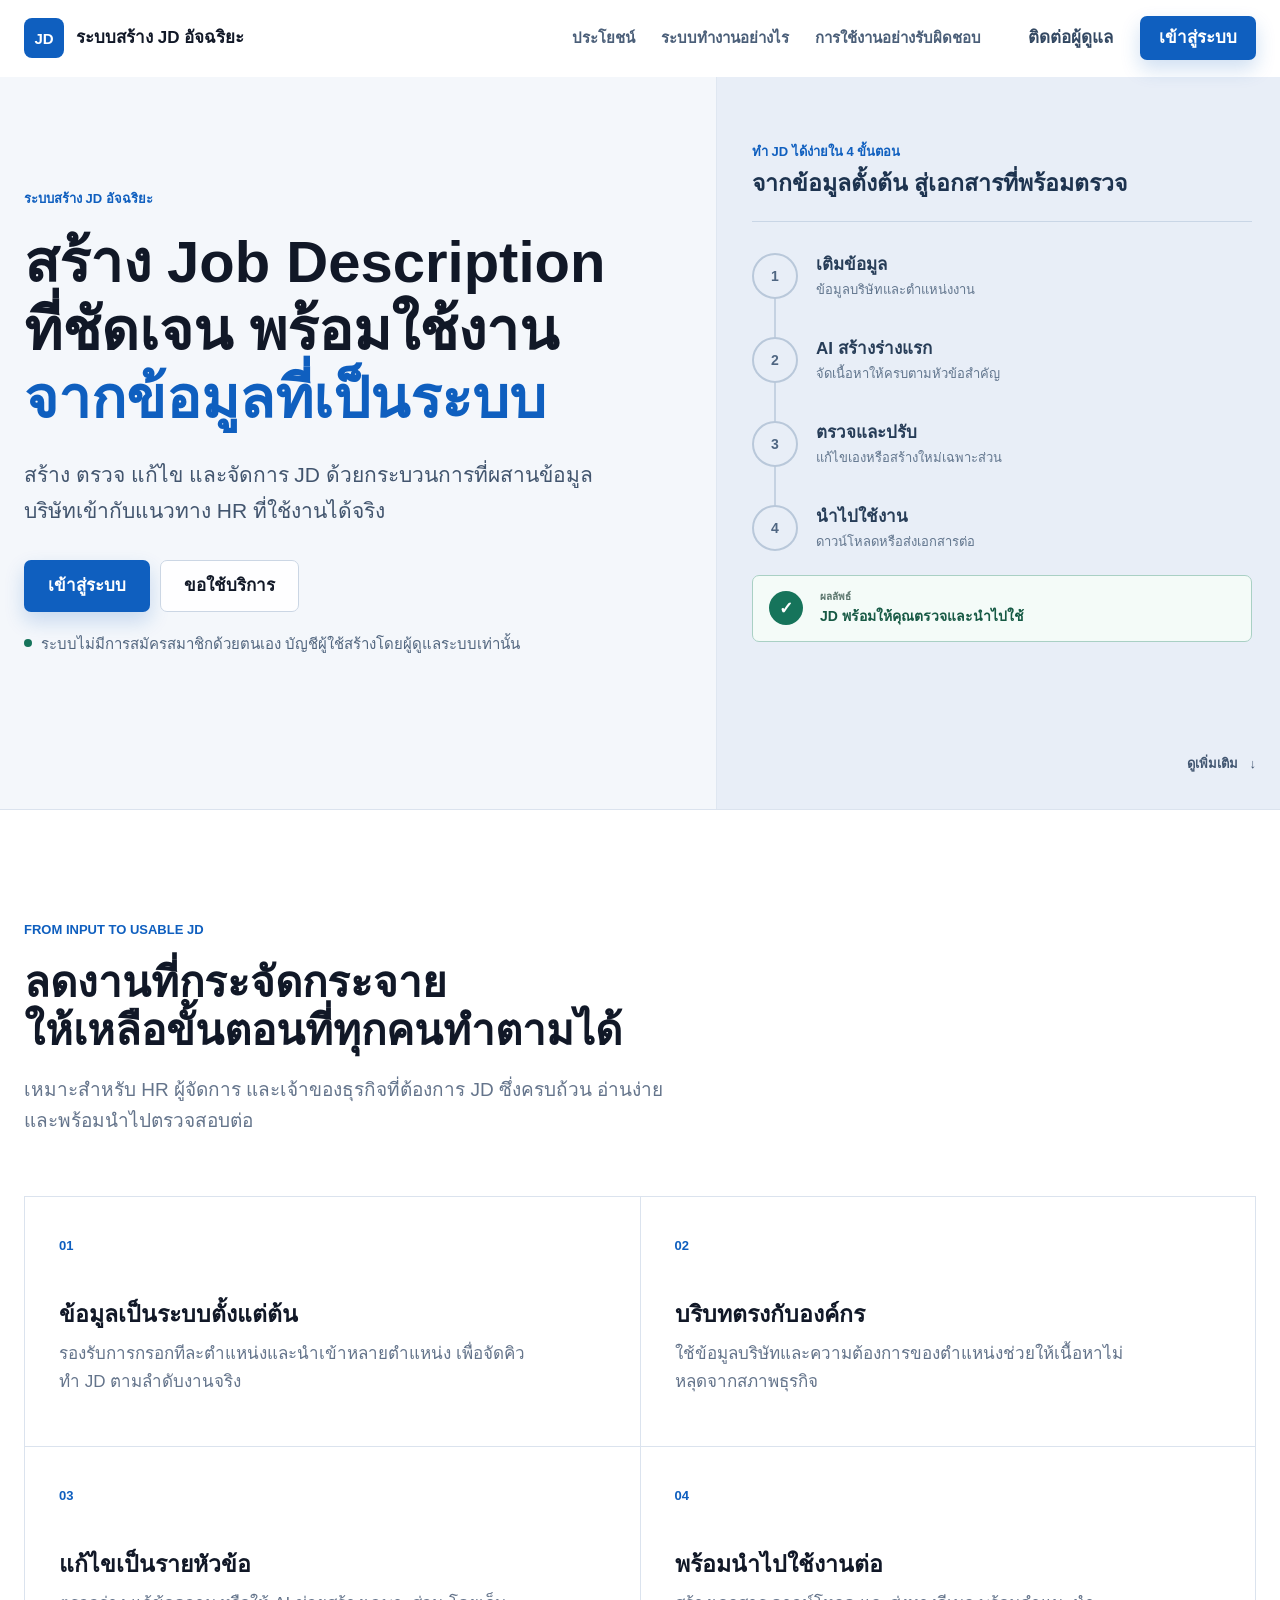
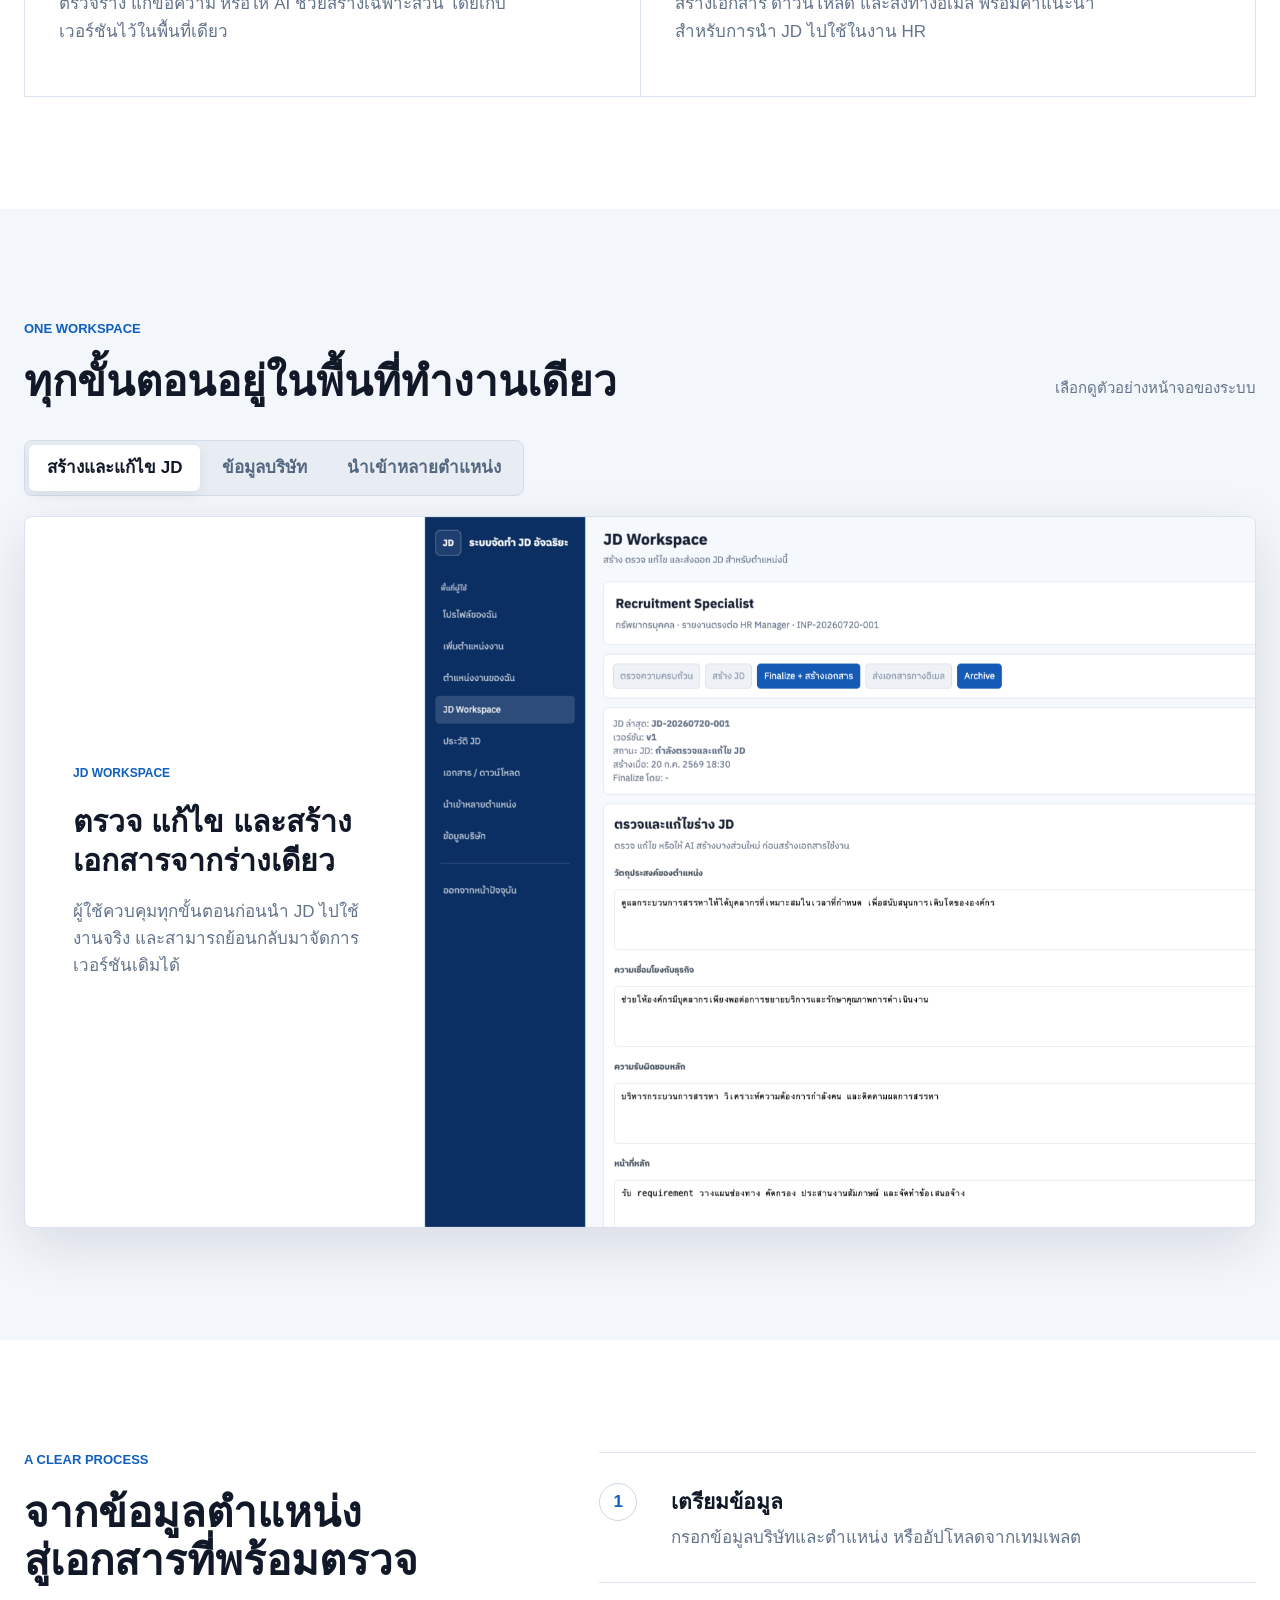
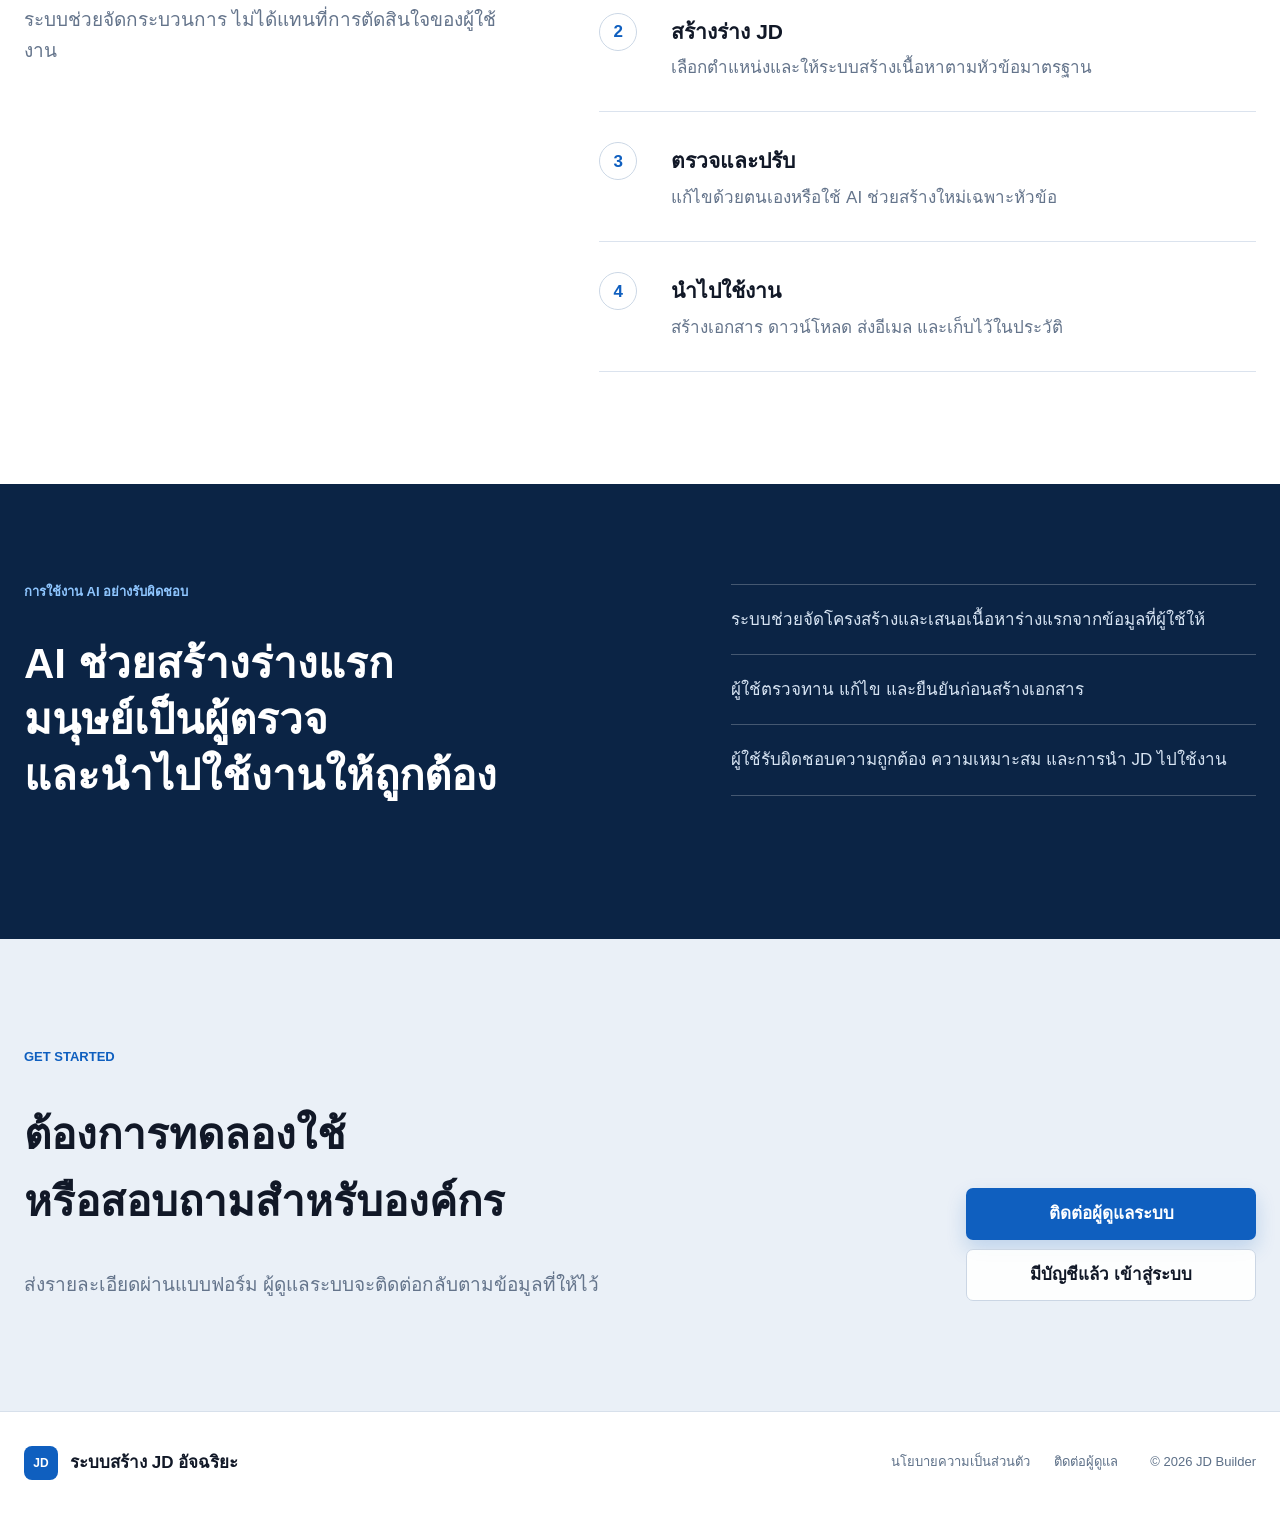
==== commit 2bda50f2: "Replace hero mockup with simple JD flow" ====
--- a/index.html
+++ b/index.html
@@ -50,50 +50,32 @@
   <main id="main">
     <section class="hero" id="top" aria-labelledby="hero-title">
       <div class="hero-scene" aria-hidden="true">
-        <div class="scene-flow">
-          <div class="flow-step flow-step-one">
-            <span class="flow-dot">1</span>
-            <span>ข้อมูลตำแหน่ง</span>
-          </div>
-          <span class="flow-line"></span>
-          <div class="flow-step flow-step-two">
-            <span class="flow-dot">2</span>
-            <span>สร้างร่าง JD</span>
-          </div>
-          <span class="flow-line"></span>
-          <div class="flow-step flow-step-three">
-            <span class="flow-dot">3</span>
-            <span>พร้อมตรวจสอบ</span>
-          </div>
-        </div>
-        <div class="document-scene">
-          <div class="document-back"></div>
-          <div class="document-page">
-            <div class="document-header">
-              <span class="document-mark">JD</span>
-              <div>
-                <strong>Job Description</strong>
-                <small>ฉบับพร้อมตรวจสอบ</small>
-              </div>
-              <span class="document-status">พร้อมตรวจ</span>
-            </div>
-            <div class="document-meta">
-              <div><small>ตำแหน่ง</small><strong>People Operations Lead</strong></div>
-              <div><small>หน่วยงาน</small><strong>People &amp; Culture</strong></div>
-            </div>
-            <div class="document-section document-section-purpose">
-              <span>01</span>
-              <div><strong>วัตถุประสงค์ของงาน</strong><i></i><i></i></div>
-            </div>
-            <div class="document-section document-section-accountability">
-              <span>02</span>
-              <div><strong>หน้าที่และความรับผิดชอบหลัก</strong><i></i><i></i><i></i></div>
-            </div>
-            <div class="document-section document-section-qualification">
-              <span>03</span>
-              <div><strong>คุณสมบัติที่จำเป็น</strong><i></i><i></i></div>
-            </div>
-            <div class="document-review"><span>✓</span> โครงสร้างครบ พร้อมให้ผู้ใช้ตรวจสอบ</div>
+        <div class="journey-flow">
+          <div class="journey-heading">
+            <span>ทำ JD ได้ง่ายใน 4 ขั้นตอน</span>
+            <strong>จากข้อมูลตั้งต้น สู่เอกสารที่พร้อมตรวจ</strong>
+          </div>
+          <ol class="journey-list">
+            <li class="journey-step journey-step-one">
+              <span class="journey-number">1</span>
+              <div><strong>เติมข้อมูล</strong><small>ข้อมูลบริษัทและตำแหน่งงาน</small></div>
+            </li>
+            <li class="journey-step journey-step-two">
+              <span class="journey-number">2</span>
+              <div><strong>AI สร้างร่างแรก</strong><small>จัดเนื้อหาให้ครบตามหัวข้อสำคัญ</small></div>
+            </li>
+            <li class="journey-step journey-step-three">
+              <span class="journey-number">3</span>
+              <div><strong>ตรวจและปรับ</strong><small>แก้ไขเองหรือสร้างใหม่เฉพาะส่วน</small></div>
+            </li>
+            <li class="journey-step journey-step-four">
+              <span class="journey-number">4</span>
+              <div><strong>นำไปใช้งาน</strong><small>ดาวน์โหลดหรือส่งเอกสารต่อ</small></div>
+            </li>
+          </ol>
+          <div class="journey-result">
+            <span>✓</span>
+            <div><small>ผลลัพธ์</small><strong>JD พร้อมให้คุณตรวจและนำไปใช้</strong></div>
           </div>
         </div>
       </div>
@@ -216,13 +198,17 @@
     <section class="trust-section" id="trust" aria-labelledby="trust-title">
       <div class="section-shell trust-layout">
         <div class="trust-copy reveal">
-          <p class="eyebrow">RESPONSIBLE BY DESIGN</p>
-          <h2 id="trust-title">AI ช่วยสร้างร่าง<br>มนุษย์เป็นผู้รับผิดชอบคำตอบสุดท้าย</h2>
+          <p class="eyebrow">การใช้งาน AI อย่างรับผิดชอบ</p>
+          <h2 id="trust-title">
+            <span class="trust-title-line">AI ช่วยสร้างร่างแรก</span>
+            <span class="trust-title-line">มนุษย์เป็นผู้ตรวจ</span>
+            <span class="trust-title-line">และนำไปใช้งานให้ถูกต้อง</span>
+          </h2>
         </div>
         <div class="trust-points reveal">
-          <p>เนื้อหาสร้างจากข้อมูลที่ผู้ใช้เป็นผู้ให้</p>
-          <p>ผู้ใช้ต้องตรวจสอบความถูกต้องและความเหมาะสมก่อนนำไปใช้</p>
-          <p>ระบบไม่ใช้ AI เป็นผู้ตัดสินใจด้านการจ้างงาน ค่าตอบแทน หรือการเลิกจ้าง</p>
+          <p>ระบบช่วยจัดโครงสร้างและเสนอเนื้อหาร่างแรกจากข้อมูลที่ผู้ใช้ให้</p>
+          <p>ผู้ใช้ตรวจทาน แก้ไข และยืนยันก่อนสร้างเอกสาร</p>
+          <p>ผู้ใช้รับผิดชอบความถูกต้อง ความเหมาะสม และการนำ JD ไปใช้งาน</p>
         </div>
       </div>
     </section>
--- a/styles.css
+++ b/styles.css
@@ -256,223 +256,148 @@
   pointer-events: none;
 }
 
-.scene-flow {
+.journey-flow {
   position: absolute;
-  z-index: 3;
-  top: 168px;
-  right: 0;
-  display: flex;
+  top: 142px;
+  right: 4px;
+  width: 500px;
+  animation: scene-enter 720ms 160ms cubic-bezier(.2,.8,.2,1) both;
+}
+
+.journey-heading {
+  padding-bottom: 22px;
+  border-bottom: 1px solid #c9d6e6;
+}
+
+.journey-heading span,
+.journey-heading strong {
+  display: block;
+}
+
+.journey-heading span {
+  color: var(--blue);
+  font-size: 13px;
+  font-weight: 780;
+}
+
+.journey-heading strong {
+  margin-top: 5px;
+  color: #1d334f;
+  font-size: 23px;
+  line-height: 1.35;
+}
+
+.journey-list {
+  position: relative;
+  margin: 0;
+  padding: 12px 0 5px;
+  list-style: none;
+}
+
+.journey-list::before,
+.journey-list::after {
+  content: "";
+  position: absolute;
+  top: 50px;
+  bottom: 51px;
+  left: 22px;
+  width: 2px;
+  border-radius: 2px;
+}
+
+.journey-list::before {
+  background: #c5d2e2;
+}
+
+.journey-list::after {
+  background: var(--blue);
+  transform: scaleY(0);
+  transform-origin: top;
+  animation: journey-progress 5200ms 900ms ease-in-out infinite;
+}
+
+.journey-step {
+  position: relative;
+  z-index: 1;
+  min-height: 84px;
+  display: grid;
+  grid-template-columns: 46px 1fr;
+  gap: 18px;
   align-items: center;
-  padding: 11px 14px;
-  border: 1px solid #cfdbea;
-  border-radius: 7px;
-  background: #ffffff;
-  box-shadow: 0 14px 34px rgba(26, 52, 88, 0.1);
-  animation: scene-enter 700ms 250ms cubic-bezier(.2,.8,.2,1) both;
-}
-
-.flow-step {
-  display: flex;
-  align-items: center;
-  gap: 7px;
-  color: #415672;
-  font-size: 12px;
-  font-weight: 720;
-  white-space: nowrap;
-}
-
-.flow-dot {
-  width: 24px;
-  height: 24px;
+  padding: 8px 0;
+}
+
+.journey-number {
+  width: 46px;
+  height: 46px;
   display: grid;
   place-items: center;
-  border: 1px solid #b7c7da;
+  border: 2px solid #b9c8da;
   border-radius: 50%;
-  color: #526984;
-  background: #f7f9fc;
-  font-size: 11px;
-}
-
-.flow-step-three .flow-dot {
-  color: #ffffff;
-  border-color: var(--green);
-  background: var(--green);
-  animation: flow-pulse 2800ms 1300ms ease-in-out infinite;
-}
-
-.flow-line {
-  width: 28px;
-  height: 1px;
-  margin: 0 8px;
-  background: #c6d3e3;
-}
-
-.document-scene {
-  position: absolute;
-  top: 235px;
-  right: 18px;
-  width: 520px;
-  height: 470px;
-  animation: scene-enter 780ms 120ms cubic-bezier(.2,.8,.2,1) both;
-}
-
-.document-back {
-  position: absolute;
-  inset: 22px -20px -18px 24px;
-  border: 1px solid #cbd7e6;
-  border-radius: 8px;
-  background: #dce6f2;
-  transform: rotate(2.2deg);
-}
-
-.document-page {
-  position: absolute;
-  inset: 0;
-  overflow: hidden;
-  padding: 28px 30px;
-  border: 1px solid #c9d5e4;
-  border-radius: 8px;
-  background: #ffffff;
-  box-shadow: 0 28px 60px rgba(16, 40, 73, 0.16);
-  animation: document-float 6500ms 1200ms ease-in-out infinite;
-}
-
-.document-header {
+  color: #4f6682;
+  background: #e8eef7;
+  font-size: 14px;
+  font-weight: 820;
+  animation: journey-node 5200ms ease-in-out infinite;
+}
+
+.journey-step-two .journey-number { animation-delay: 750ms; }
+.journey-step-three .journey-number { animation-delay: 1500ms; }
+.journey-step-four .journey-number { animation-delay: 2250ms; }
+
+.journey-step strong,
+.journey-step small {
+  display: block;
+}
+
+.journey-step strong {
+  color: #273d58;
+  font-size: 17px;
+}
+
+.journey-step small {
+  margin-top: 2px;
+  color: #61758d;
+  font-size: 13px;
+}
+
+.journey-result {
+  min-height: 67px;
   display: grid;
-  grid-template-columns: 40px 1fr auto;
-  gap: 12px;
+  grid-template-columns: 38px 1fr;
+  gap: 13px;
   align-items: center;
-  padding-bottom: 20px;
-  border-bottom: 1px solid #dae3ee;
-}
-
-.document-mark {
-  width: 40px;
-  height: 40px;
-  display: grid;
-  place-items: center;
+  padding: 12px 16px;
+  border: 1px solid #a9d0c4;
   border-radius: 7px;
-  color: #ffffff;
-  background: var(--blue);
-  font-size: 13px;
-  font-weight: 800;
-}
-
-.document-header strong,
-.document-header small {
-  display: block;
-}
-
-.document-header strong {
-  font-size: 15px;
-}
-
-.document-header small {
-  margin-top: 1px;
-  color: #74859a;
-  font-size: 11px;
-}
-
-.document-status {
-  padding: 5px 8px;
-  border: 1px solid #a8d2c5;
-  border-radius: 5px;
-  color: #11624e;
-  background: #edf8f4;
-  font-size: 10px;
-  font-weight: 780;
-}
-
-.document-meta {
-  display: grid;
-  grid-template-columns: repeat(2, minmax(0, 1fr));
-  gap: 10px;
-  padding: 16px 0;
-}
-
-.document-meta div {
-  padding: 10px 12px;
-  border: 1px solid #e0e7f0;
-  border-radius: 6px;
-  background: #f8fafc;
-}
-
-.document-meta small,
-.document-meta strong {
-  display: block;
-}
-
-.document-meta small {
-  color: #77889d;
-  font-size: 9px;
-}
-
-.document-meta strong {
-  overflow: hidden;
-  margin-top: 2px;
-  font-size: 11px;
-  text-overflow: ellipsis;
-  white-space: nowrap;
-}
-
-.document-section {
-  display: grid;
-  grid-template-columns: 30px 1fr;
-  gap: 12px;
-  padding: 14px 0;
-  border-top: 1px solid #e2e8f0;
-}
-
-.document-section > span {
-  color: var(--blue);
-  font-size: 10px;
-  font-weight: 800;
-}
-
-.document-section strong {
-  display: block;
-  margin-bottom: 8px;
-  color: #273a53;
-  font-size: 11px;
-}
-
-.document-section i {
-  width: 100%;
-  height: 5px;
-  display: block;
-  margin-top: 6px;
-  border-radius: 2px;
-  background: #e3e9f1;
-}
-
-.document-section i:last-child {
-  width: 66%;
-}
-
-.document-section-accountability i:nth-of-type(2) {
-  width: 88%;
-}
-
-.document-review {
-  position: absolute;
-  right: 30px;
-  bottom: 22px;
-  display: flex;
-  align-items: center;
-  gap: 7px;
-  color: #17644f;
-  font-size: 10px;
-  font-weight: 740;
-}
-
-.document-review span {
-  width: 19px;
-  height: 19px;
+  background: #f4fbf8;
+}
+
+.journey-result > span {
+  width: 34px;
+  height: 34px;
   display: grid;
   place-items: center;
   border-radius: 50%;
   color: #ffffff;
   background: var(--green);
+  font-weight: 800;
+}
+
+.journey-result small,
+.journey-result strong {
+  display: block;
+}
+
+.journey-result small {
+  color: #57726a;
+  font-size: 10px;
+  font-weight: 720;
+}
+
+.journey-result strong {
+  color: #165944;
+  font-size: 14px;
 }
 
 .hero-inner {
@@ -820,6 +745,11 @@
 
 .trust-copy h2 {
   font-size: 42px;
+  line-height: 1.34;
+}
+
+.trust-title-line {
+  display: block;
 }
 
 .trust-points {
@@ -1114,14 +1044,24 @@
   to { opacity: 1; transform: translateY(0); }
 }
 
-@keyframes document-float {
-  0%, 100% { transform: translateY(0); }
-  50% { transform: translateY(-7px); }
-}
-
-@keyframes flow-pulse {
-  0%, 100% { box-shadow: 0 0 0 0 rgba(22, 116, 91, 0); }
-  35% { box-shadow: 0 0 0 5px rgba(22, 116, 91, 0.14); }
+@keyframes journey-progress {
+  0%, 10% { transform: scaleY(0); }
+  58%, 82% { transform: scaleY(1); }
+  100% { transform: scaleY(0); }
+}
+
+@keyframes journey-node {
+  0%, 18%, 100% {
+    color: #4f6682;
+    border-color: #b9c8da;
+    background: #e8eef7;
+  }
+  24%, 42% {
+    color: #ffffff;
+    border-color: var(--blue);
+    background: var(--blue);
+    box-shadow: 0 0 0 6px rgba(15, 95, 191, 0.12);
+  }
 }
 
 @keyframes hero-copy-in {
@@ -1219,21 +1159,9 @@
     font-size: 45px;
   }
 
-  .document-scene {
-    right: -120px;
-    width: 470px;
-  }
-
-  .scene-flow {
-    right: -60px;
-  }
-
-  .flow-step span:last-child {
-    display: none;
-  }
-
-  .flow-line {
-    width: 18px;
+  .journey-flow {
+    right: -80px;
+    width: 440px;
   }
 
   .product-panel {
@@ -1289,7 +1217,7 @@
   }
 
   .hero {
-    min-height: 800px;
+    min-height: 820px;
     align-items: flex-start;
     padding: 116px 0 230px;
   }
@@ -1306,22 +1234,67 @@
     width: 100%;
   }
 
-  .scene-flow {
-    top: 558px;
+  .journey-flow {
+    top: 560px;
     right: 16px;
-    bottom: auto;
-  }
-
-  .flow-step span:last-child {
-    display: inline;
-  }
-
-  .document-scene {
-    top: 615px;
-    right: 16px;
-    bottom: auto;
-    width: min(500px, calc(100vw - 32px));
-    height: 400px;
+    width: calc(100vw - 32px);
+  }
+
+  .journey-heading {
+    padding-bottom: 12px;
+  }
+
+  .journey-heading strong {
+    font-size: 17px;
+  }
+
+  .journey-list {
+    display: grid;
+    grid-template-columns: repeat(2, minmax(0, 1fr));
+    gap: 0 14px;
+    padding: 8px 0;
+  }
+
+  .journey-list::before,
+  .journey-list::after {
+    display: none;
+  }
+
+  .journey-step {
+    min-height: 63px;
+    grid-template-columns: 32px 1fr;
+    gap: 9px;
+    padding: 5px 0;
+  }
+
+  .journey-number {
+    width: 32px;
+    height: 32px;
+    font-size: 11px;
+  }
+
+  .journey-step strong {
+    font-size: 13px;
+  }
+
+  .journey-step small {
+    display: none;
+  }
+
+  .journey-result {
+    min-height: 52px;
+    grid-template-columns: 30px 1fr;
+    padding: 8px 11px;
+  }
+
+  .journey-result > span {
+    width: 28px;
+    height: 28px;
+    font-size: 12px;
+  }
+
+  .journey-result strong {
+    font-size: 12px;
   }
 
   .hero-inner {
@@ -1342,8 +1315,7 @@
   }
 
   .hero-next {
-    right: 16px;
-    bottom: 18px;
+    display: none;
   }
 
   .section {
@@ -1510,19 +1482,9 @@
     font-size: 34px;
   }
 
-  .scene-flow {
+  .journey-flow {
     right: 12px;
-    left: 12px;
-    justify-content: center;
-  }
-
-  .flow-step {
-    font-size: 11px;
-  }
-
-  .flow-line {
-    width: 12px;
-    margin: 0 5px;
+    width: calc(100vw - 24px);
   }
 }
 
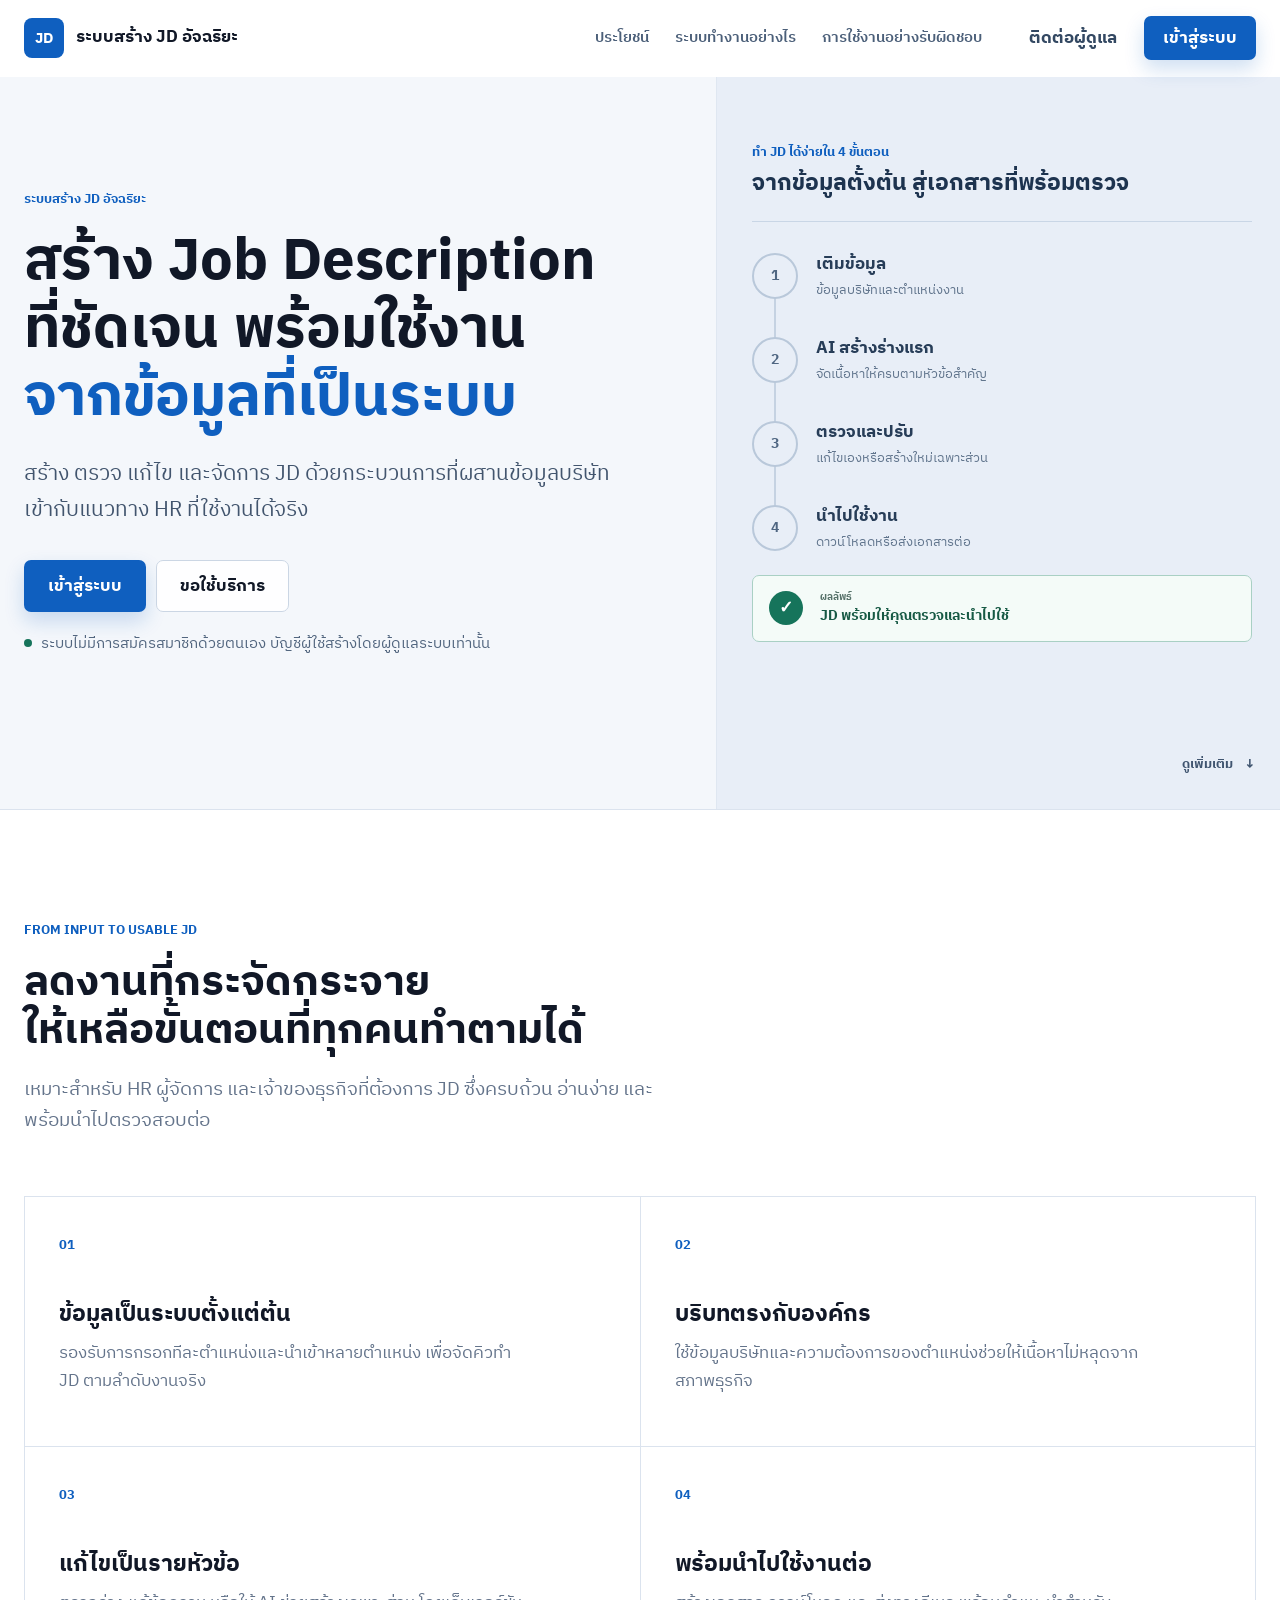
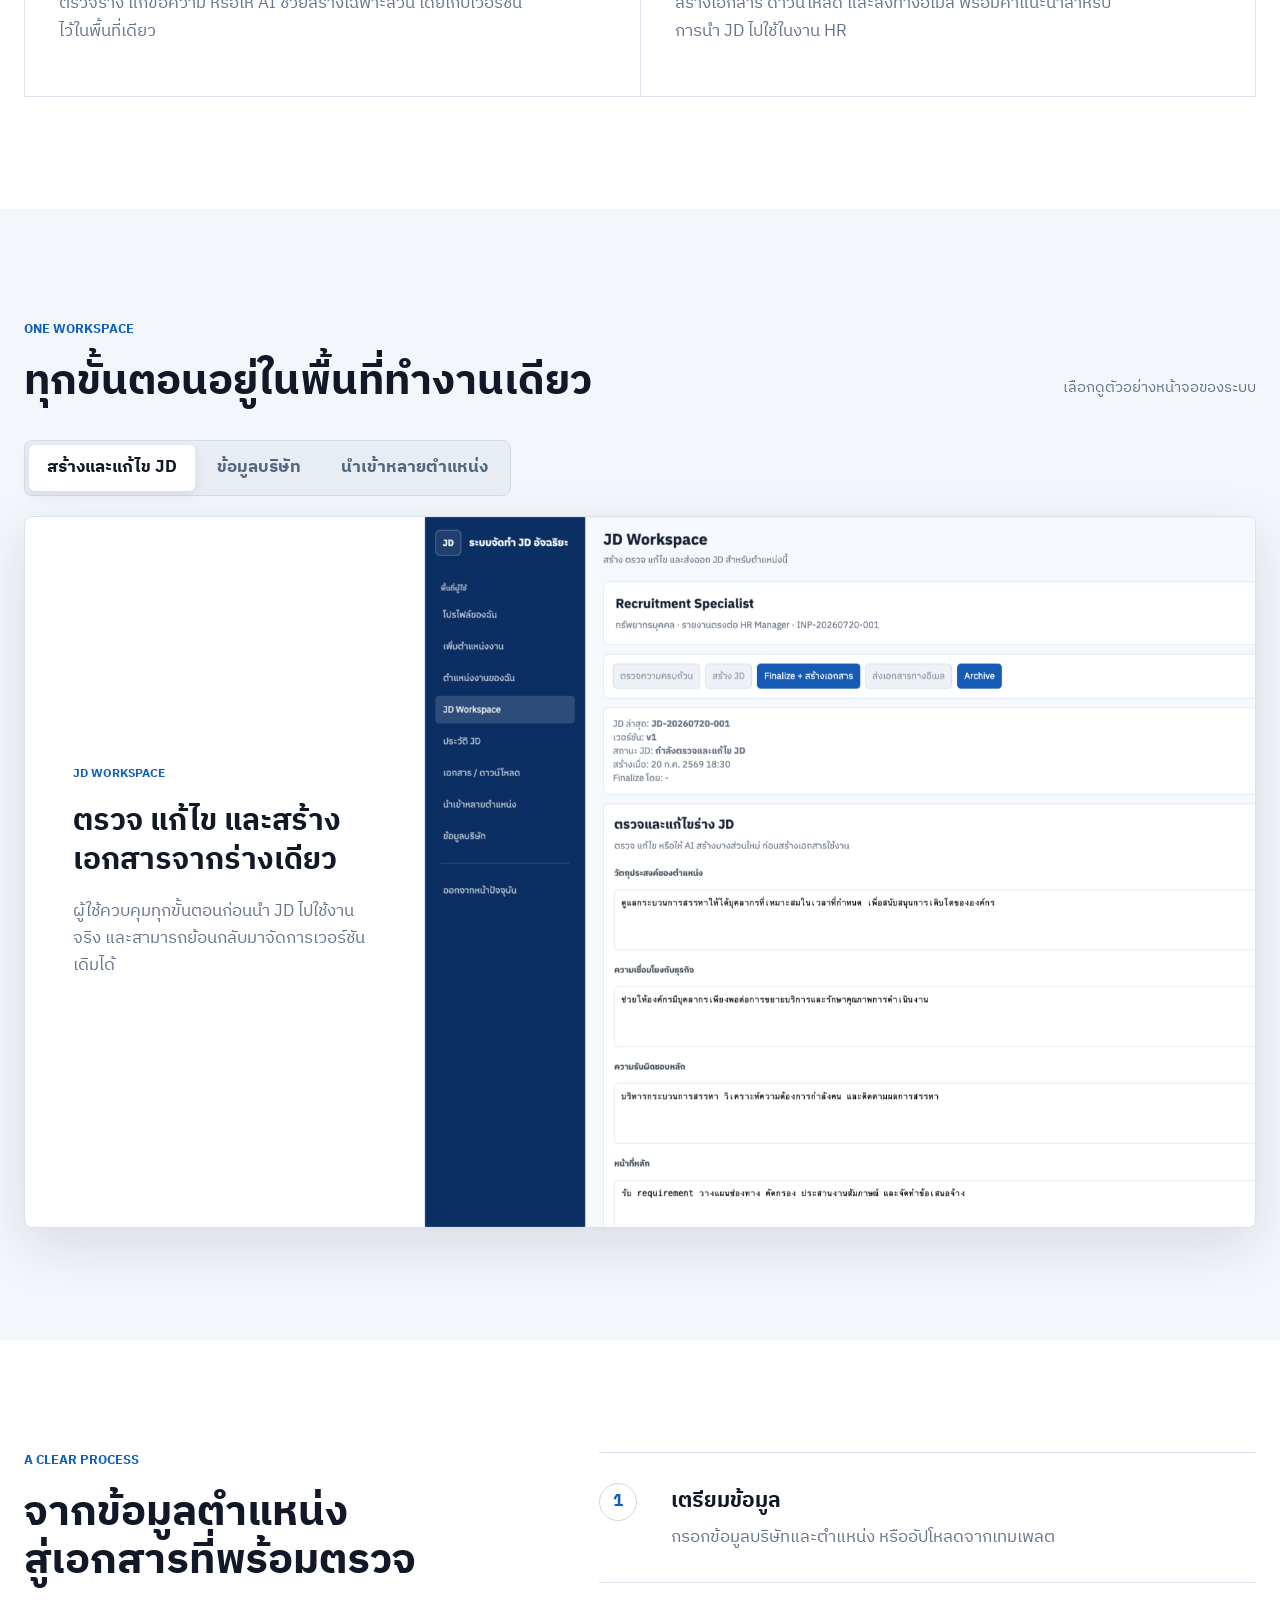
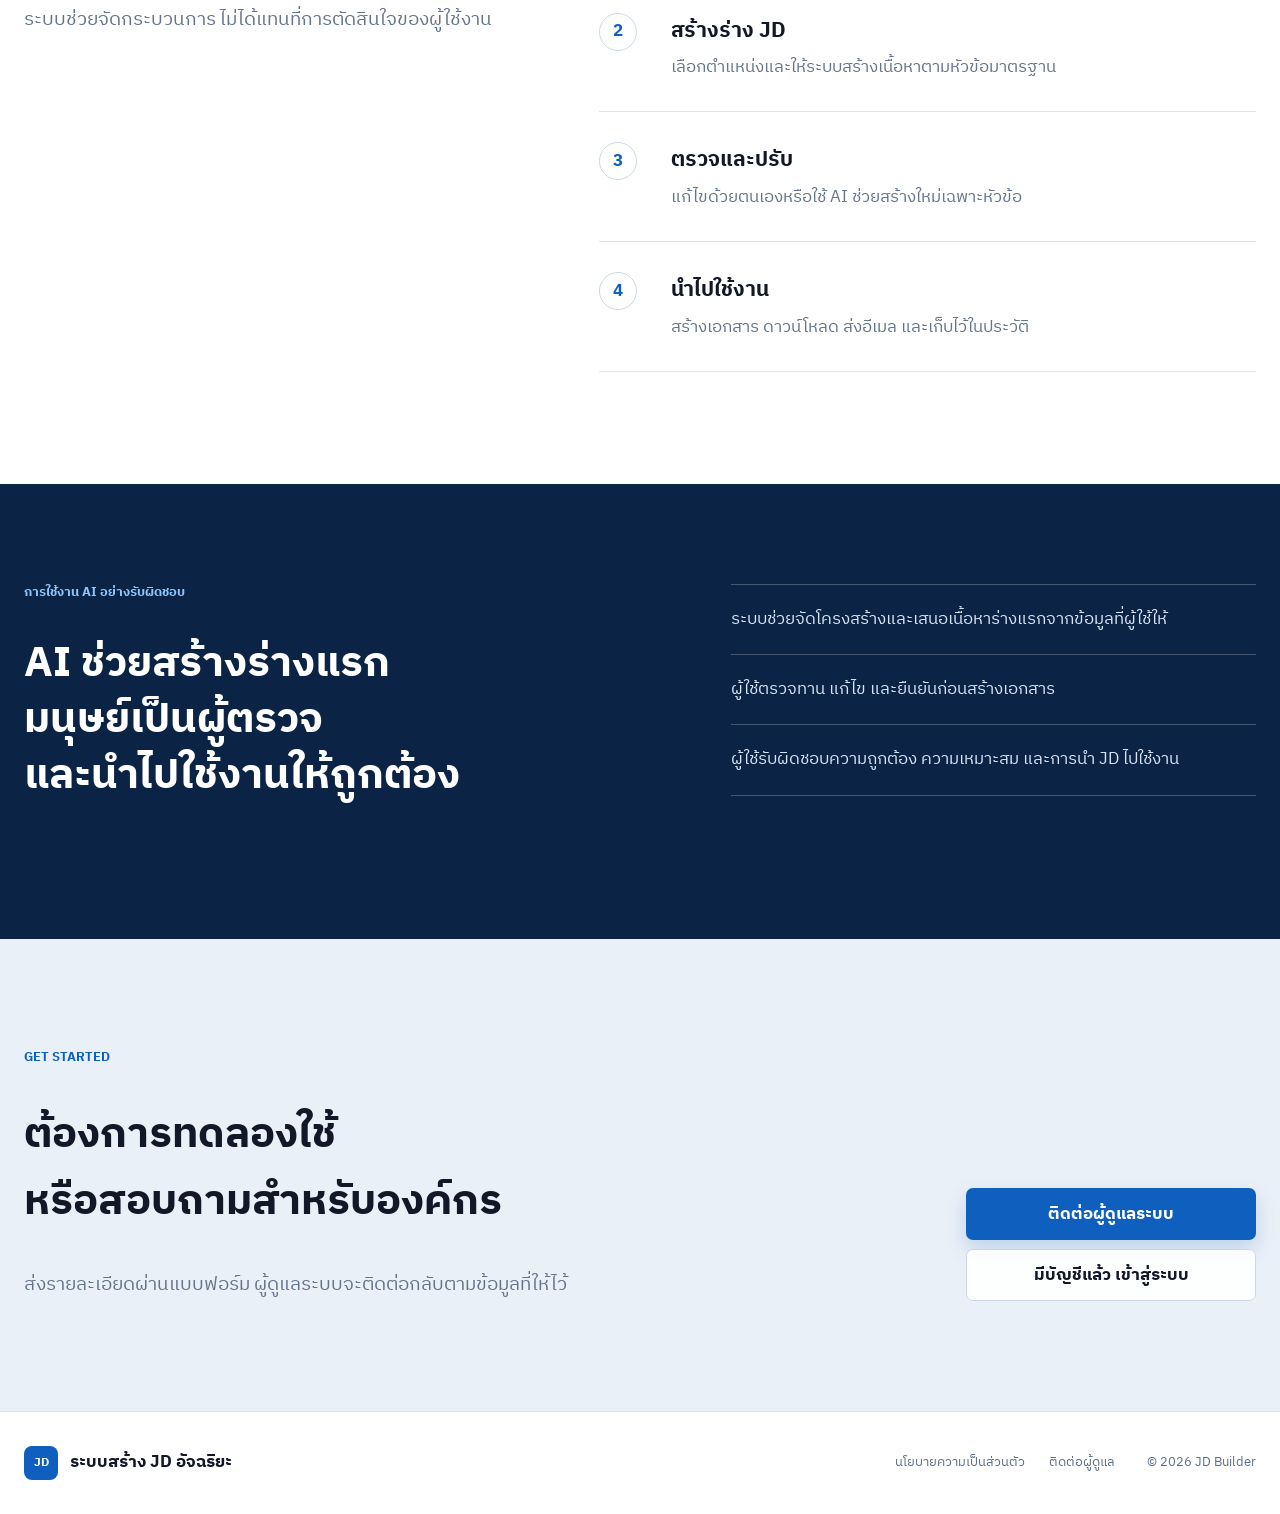
==== commit b8e1baf2: "Fix landing page font and mobile layout" ====
--- a/index.html
+++ b/index.html
@@ -12,6 +12,10 @@
   <meta property="og:image" content="https://dewtt48.github.io/smart-jd-builder/assets/jd-workspace.png">
   <title>ระบบสร้าง JD อัจฉริยะ</title>
   <link rel="icon" href="data:image/svg+xml,%3Csvg xmlns='http://www.w3.org/2000/svg' viewBox='0 0 64 64'%3E%3Crect width='64' height='64' rx='12' fill='%230f5fbf'/%3E%3Ctext x='32' y='40' text-anchor='middle' font-family='Arial,sans-serif' font-size='24' font-weight='700' fill='white'%3EJD%3C/text%3E%3C/svg%3E">
+  <link rel="preload" href="assets/fonts/ibm-plex-sans-thai-thai-400-normal.woff2" as="font" type="font/woff2" crossorigin>
+  <link rel="preload" href="assets/fonts/ibm-plex-sans-thai-latin-400-normal.woff2" as="font" type="font/woff2" crossorigin>
+  <link rel="preload" href="assets/fonts/ibm-plex-sans-thai-thai-700-normal.woff2" as="font" type="font/woff2" crossorigin>
+  <link rel="preload" href="assets/fonts/ibm-plex-sans-thai-latin-700-normal.woff2" as="font" type="font/woff2" crossorigin>
   <link rel="stylesheet" href="styles.css">
   <script src="site-config.js" defer></script>
   <script src="app.js" defer></script>
--- a/styles.css
+++ b/styles.css
@@ -1,3 +1,75 @@
+@font-face {
+  font-family: "IBM Plex Sans Thai";
+  font-style: normal;
+  font-display: swap;
+  font-weight: 400;
+  src: url("assets/fonts/ibm-plex-sans-thai-thai-400-normal.woff2") format("woff2");
+  unicode-range: U+02D7, U+0303, U+0331, U+0E01-0E5B, U+200C-200D, U+25CC;
+}
+
+@font-face {
+  font-family: "IBM Plex Sans Thai";
+  font-style: normal;
+  font-display: swap;
+  font-weight: 400;
+  src: url("assets/fonts/ibm-plex-sans-thai-latin-400-normal.woff2") format("woff2");
+  unicode-range: U+0000-00FF, U+0131, U+0152-0153, U+02BB-02BC, U+02C6, U+02DA, U+02DC, U+0304, U+0308, U+0329, U+2000-206F, U+20AC, U+2122, U+2191, U+2193, U+2212, U+2215, U+FEFF, U+FFFD;
+}
+
+@font-face {
+  font-family: "IBM Plex Sans Thai";
+  font-style: normal;
+  font-display: swap;
+  font-weight: 500;
+  src: url("assets/fonts/ibm-plex-sans-thai-thai-500-normal.woff2") format("woff2");
+  unicode-range: U+02D7, U+0303, U+0331, U+0E01-0E5B, U+200C-200D, U+25CC;
+}
+
+@font-face {
+  font-family: "IBM Plex Sans Thai";
+  font-style: normal;
+  font-display: swap;
+  font-weight: 500;
+  src: url("assets/fonts/ibm-plex-sans-thai-latin-500-normal.woff2") format("woff2");
+  unicode-range: U+0000-00FF, U+0131, U+0152-0153, U+02BB-02BC, U+02C6, U+02DA, U+02DC, U+0304, U+0308, U+0329, U+2000-206F, U+20AC, U+2122, U+2191, U+2193, U+2212, U+2215, U+FEFF, U+FFFD;
+}
+
+@font-face {
+  font-family: "IBM Plex Sans Thai";
+  font-style: normal;
+  font-display: swap;
+  font-weight: 600;
+  src: url("assets/fonts/ibm-plex-sans-thai-thai-600-normal.woff2") format("woff2");
+  unicode-range: U+02D7, U+0303, U+0331, U+0E01-0E5B, U+200C-200D, U+25CC;
+}
+
+@font-face {
+  font-family: "IBM Plex Sans Thai";
+  font-style: normal;
+  font-display: swap;
+  font-weight: 600;
+  src: url("assets/fonts/ibm-plex-sans-thai-latin-600-normal.woff2") format("woff2");
+  unicode-range: U+0000-00FF, U+0131, U+0152-0153, U+02BB-02BC, U+02C6, U+02DA, U+02DC, U+0304, U+0308, U+0329, U+2000-206F, U+20AC, U+2122, U+2191, U+2193, U+2212, U+2215, U+FEFF, U+FFFD;
+}
+
+@font-face {
+  font-family: "IBM Plex Sans Thai";
+  font-style: normal;
+  font-display: swap;
+  font-weight: 700;
+  src: url("assets/fonts/ibm-plex-sans-thai-thai-700-normal.woff2") format("woff2");
+  unicode-range: U+02D7, U+0303, U+0331, U+0E01-0E5B, U+200C-200D, U+25CC;
+}
+
+@font-face {
+  font-family: "IBM Plex Sans Thai";
+  font-style: normal;
+  font-display: swap;
+  font-weight: 700;
+  src: url("assets/fonts/ibm-plex-sans-thai-latin-700-normal.woff2") format("woff2");
+  unicode-range: U+0000-00FF, U+0131, U+0152-0153, U+02BB-02BC, U+02C6, U+02DA, U+02DC, U+0304, U+0308, U+0329, U+2000-206F, U+20AC, U+2122, U+2191, U+2193, U+2212, U+2215, U+FEFF, U+FFFD;
+}
+
 :root {
   --ink: #111827;
   --muted: #64748b;
@@ -25,7 +97,7 @@
   margin: 0;
   color: var(--ink);
   background: #f7f8fb;
-  font-family: -apple-system, BlinkMacSystemFont, "Segoe UI", "Noto Sans Thai", sans-serif;
+  font-family: "IBM Plex Sans Thai", sans-serif;
   font-size: 17px;
   line-height: 1.6;
   letter-spacing: 0;
@@ -109,7 +181,7 @@
   align-items: center;
   gap: 12px;
   text-decoration: none;
-  font-weight: 750;
+  font-weight: 700;
   white-space: nowrap;
 }
 
@@ -141,7 +213,7 @@
 .desktop-nav a {
   color: #4b5f79;
   font-size: 15px;
-  font-weight: 650;
+  font-weight: 600;
   text-decoration: none;
   transition: color 150ms ease;
 }
@@ -165,7 +237,7 @@
   border: 1px solid transparent;
   border-radius: 7px;
   cursor: pointer;
-  font-weight: 720;
+  font-weight: 700;
   line-height: 1.3;
   text-align: center;
   text-decoration: none;
@@ -277,7 +349,7 @@
 .journey-heading span {
   color: var(--blue);
   font-size: 13px;
-  font-weight: 780;
+  font-weight: 700;
 }
 
 .journey-heading strong {
@@ -337,7 +409,7 @@
   color: #4f6682;
   background: #e8eef7;
   font-size: 14px;
-  font-weight: 820;
+  font-weight: 700;
   animation: journey-node 5200ms ease-in-out infinite;
 }
 
@@ -381,7 +453,7 @@
   border-radius: 50%;
   color: #ffffff;
   background: var(--green);
-  font-weight: 800;
+  font-weight: 700;
 }
 
 .journey-result small,
@@ -392,7 +464,7 @@
 .journey-result small {
   color: #57726a;
   font-size: 10px;
-  font-weight: 720;
+  font-weight: 700;
 }
 
 .journey-result strong {
@@ -413,7 +485,7 @@
   margin: 0 0 20px;
   color: var(--blue);
   font-size: 13px;
-  font-weight: 820;
+  font-weight: 700;
   line-height: 1.3;
   text-transform: uppercase;
 }
@@ -422,7 +494,7 @@
 .section h2,
 .contact-dialog h2 {
   margin: 0;
-  font-weight: 780;
+  font-weight: 700;
   line-height: 1.15;
 }
 
@@ -540,7 +612,7 @@
 .benefit-number {
   color: var(--blue);
   font-size: 13px;
-  font-weight: 800;
+  font-weight: 700;
 }
 
 .benefit-item h3 {
@@ -632,7 +704,7 @@
   margin: 0 0 18px;
   color: var(--blue);
   font-size: 12px;
-  font-weight: 800;
+  font-weight: 700;
 }
 
 .product-copy h3 {
@@ -712,7 +784,7 @@
   border: 1px solid #cbd7e5;
   border-radius: 50%;
   color: var(--blue);
-  font-weight: 800;
+  font-weight: 700;
 }
 
 .process-list h3 {
@@ -943,7 +1015,7 @@
   margin-bottom: 7px;
   color: #293c54;
   font-size: 14px;
-  font-weight: 720;
+  font-weight: 700;
 }
 
 .field label span {
@@ -1142,17 +1214,37 @@
     border-bottom: 1px solid var(--line);
     color: #30445e;
     background: transparent;
-    font-weight: 680;
+    font-weight: 600;
     text-align: left;
     text-decoration: none;
   }
 
   .hero {
-    min-height: 760px;
+    min-height: 0;
+    display: flex;
+    align-items: stretch;
+    flex-direction: column;
+    padding: 116px 0 0;
+  }
+
+  .hero::before {
+    display: none;
+  }
+
+  .hero-scene {
+    position: relative;
+    inset: auto;
+    order: 2;
+    width: 100%;
+    margin-top: 48px;
+    padding: 42px 20px 46px;
+    border-top: 1px solid #dfe7f1;
+    background: #e8eef7;
   }
 
   .hero-inner {
-    padding-right: 42vw;
+    order: 1;
+    padding-right: 0;
   }
 
   .hero h1 {
@@ -1160,8 +1252,41 @@
   }
 
   .journey-flow {
-    right: -80px;
-    width: 440px;
+    position: relative;
+    top: auto;
+    right: auto;
+    width: 100%;
+    max-width: 560px;
+    margin: 0 auto;
+  }
+
+  .journey-list {
+    display: grid;
+    grid-template-columns: repeat(2, minmax(0, 1fr));
+    gap: 0 18px;
+    padding: 10px 0;
+  }
+
+  .journey-list::before,
+  .journey-list::after {
+    display: none;
+  }
+
+  .journey-step {
+    min-height: 68px;
+    grid-template-columns: 36px 1fr;
+    gap: 11px;
+    padding: 6px 0;
+  }
+
+  .journey-number {
+    width: 36px;
+    height: 36px;
+    font-size: 12px;
+  }
+
+  .hero-next {
+    display: none;
   }
 
   .product-panel {
@@ -1217,27 +1342,35 @@
   }
 
   .hero {
-    min-height: 820px;
-    align-items: flex-start;
-    padding: 116px 0 230px;
+    min-height: 0;
+    display: flex;
+    align-items: stretch;
+    flex-direction: column;
+    padding: 108px 0 0;
   }
 
   .hero::before {
+    display: none;
+  }
+
+  .hero-scene {
+    position: relative;
+    inset: auto;
+    order: 2;
+    width: 100%;
+    margin-top: 42px;
+    padding: 36px 16px 40px;
+    border-top: 1px solid #dfe7f1;
+    background: #e8eef7;
+  }
+
+  .journey-flow {
+    position: relative;
     top: auto;
+    right: auto;
     width: 100%;
-    height: 330px;
-    border-top: 1px solid #dfe7f1;
-    border-left: 0;
-  }
-
-  .hero-scene {
-    width: 100%;
-  }
-
-  .journey-flow {
-    top: 560px;
-    right: 16px;
-    width: calc(100vw - 32px);
+    max-width: 520px;
+    margin: 0 auto;
   }
 
   .journey-heading {
@@ -1298,15 +1431,23 @@
   }
 
   .hero-inner {
+    order: 1;
     padding-right: 0;
   }
 
   .hero h1 {
-    font-size: 39px;
+    font-size: 36px;
+    line-height: 1.22;
+    text-wrap: balance;
+  }
+
+  .title-line {
+    white-space: normal;
   }
 
   .hero-copy {
-    font-size: 18px;
+    font-size: 17px;
+    line-height: 1.75;
   }
 
   .hero-actions {
@@ -1479,18 +1620,13 @@
   }
 
   .hero h1 {
-    font-size: 34px;
-  }
-
-  .journey-flow {
-    right: 12px;
-    width: calc(100vw - 24px);
+    font-size: 32px;
   }
 }
 
 @media (max-width: 350px) {
   .hero h1 {
-    font-size: 31px;
+    font-size: 29px;
   }
 
   .hero-copy {
@@ -1499,6 +1635,10 @@
 
   .access-note {
     font-size: 14px;
+  }
+
+  .journey-list {
+    grid-template-columns: 1fr;
   }
 }
 
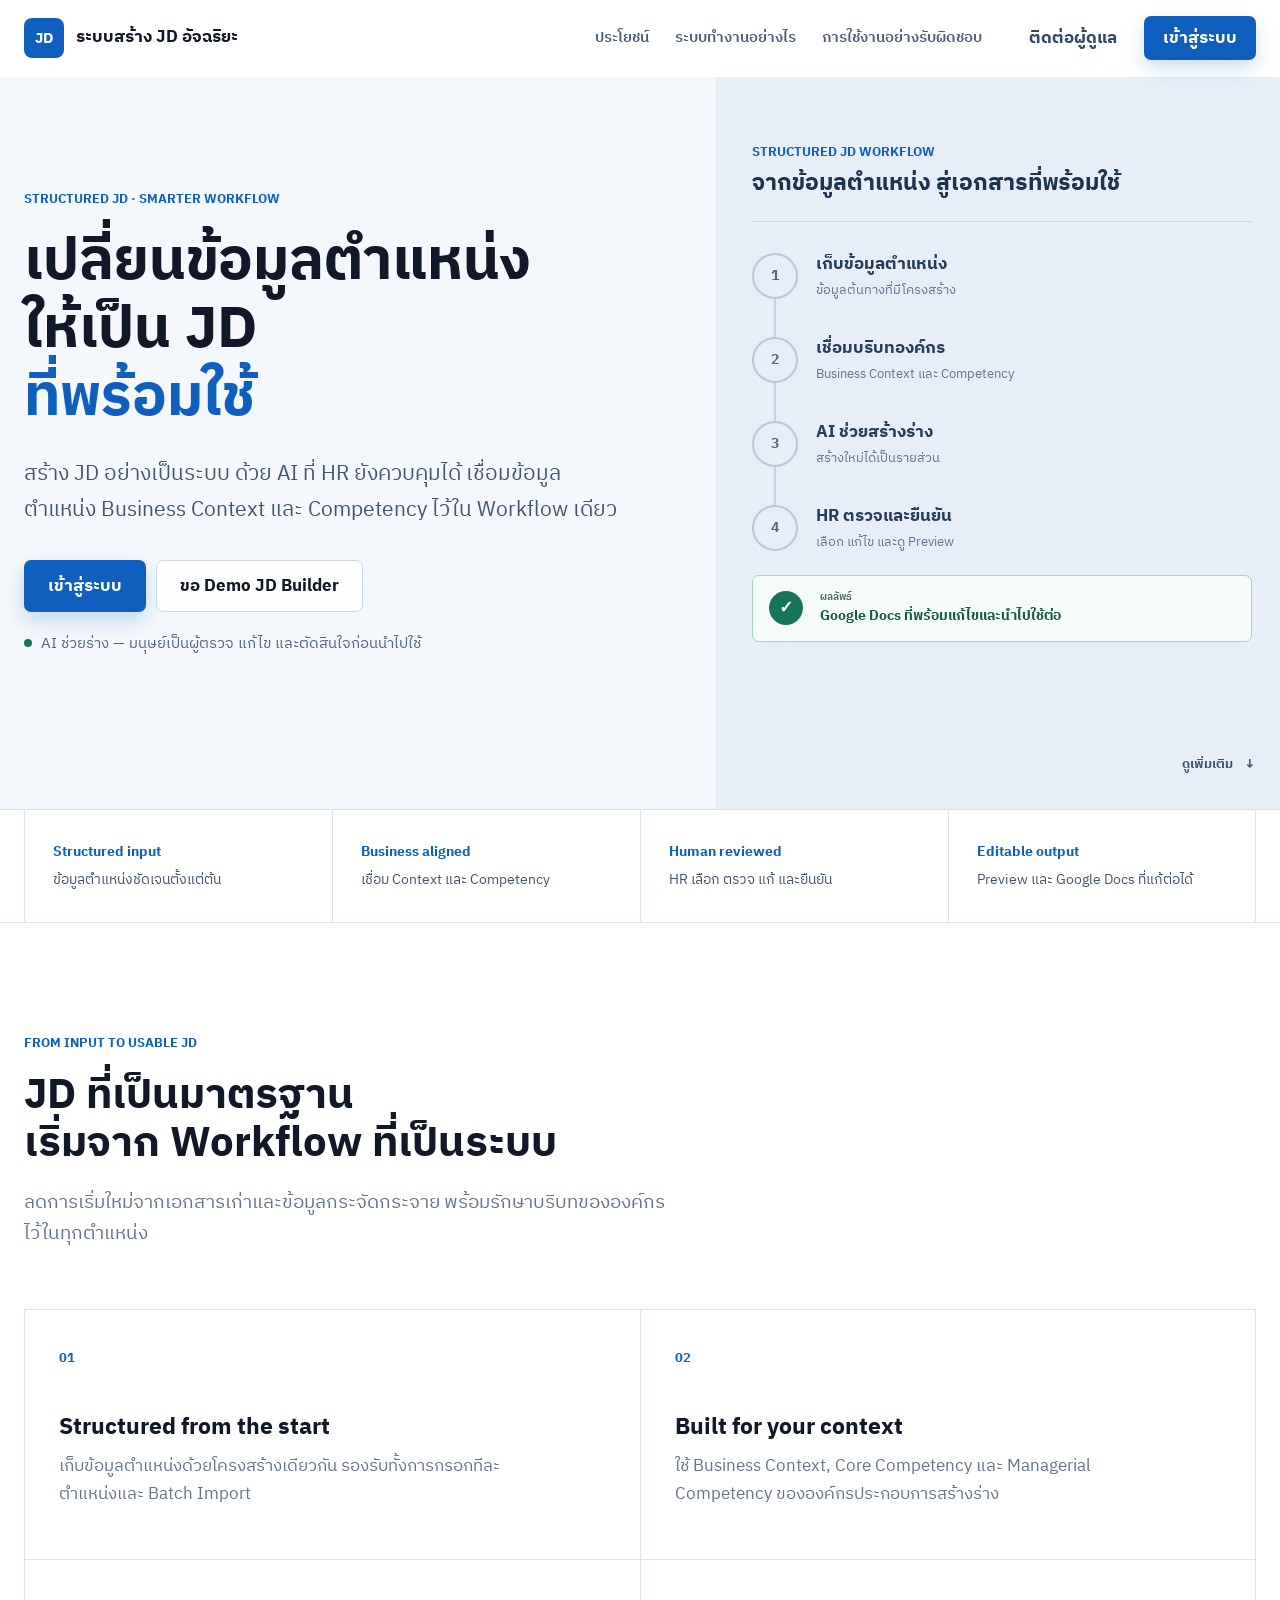
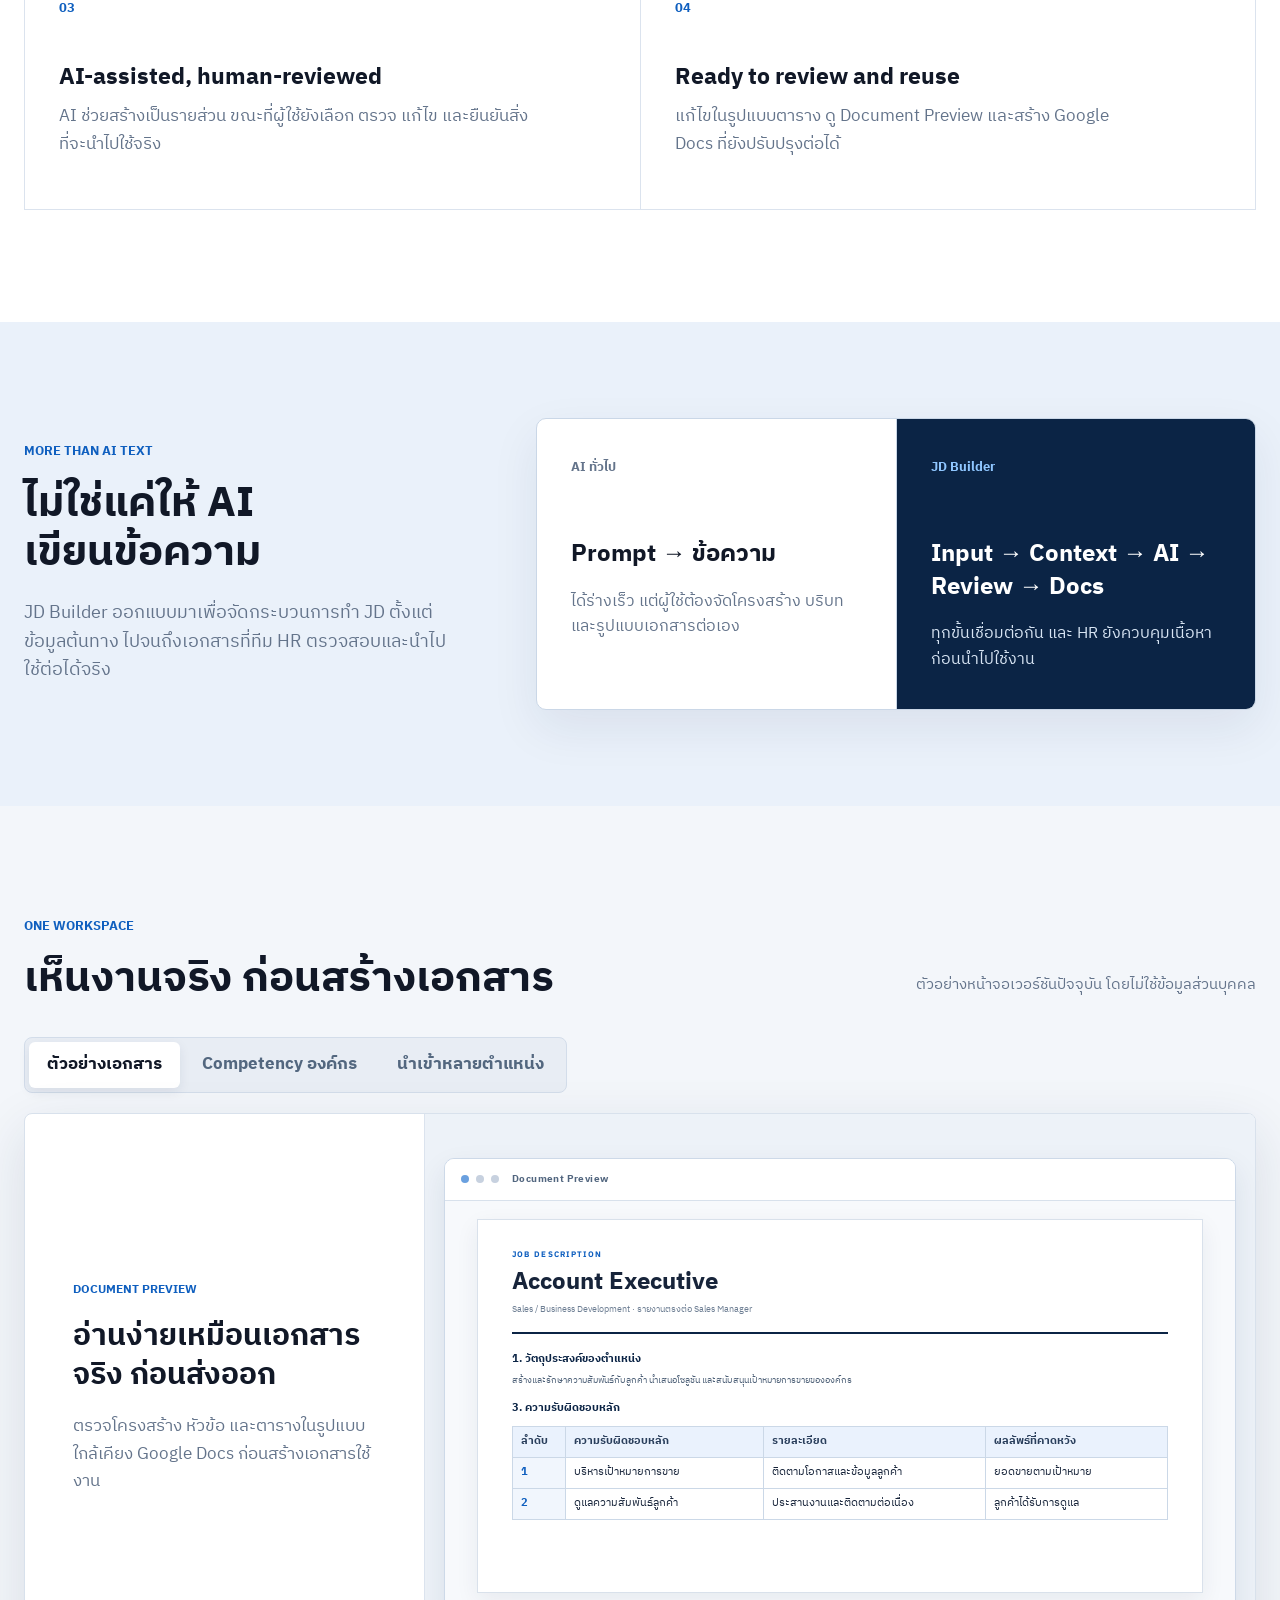
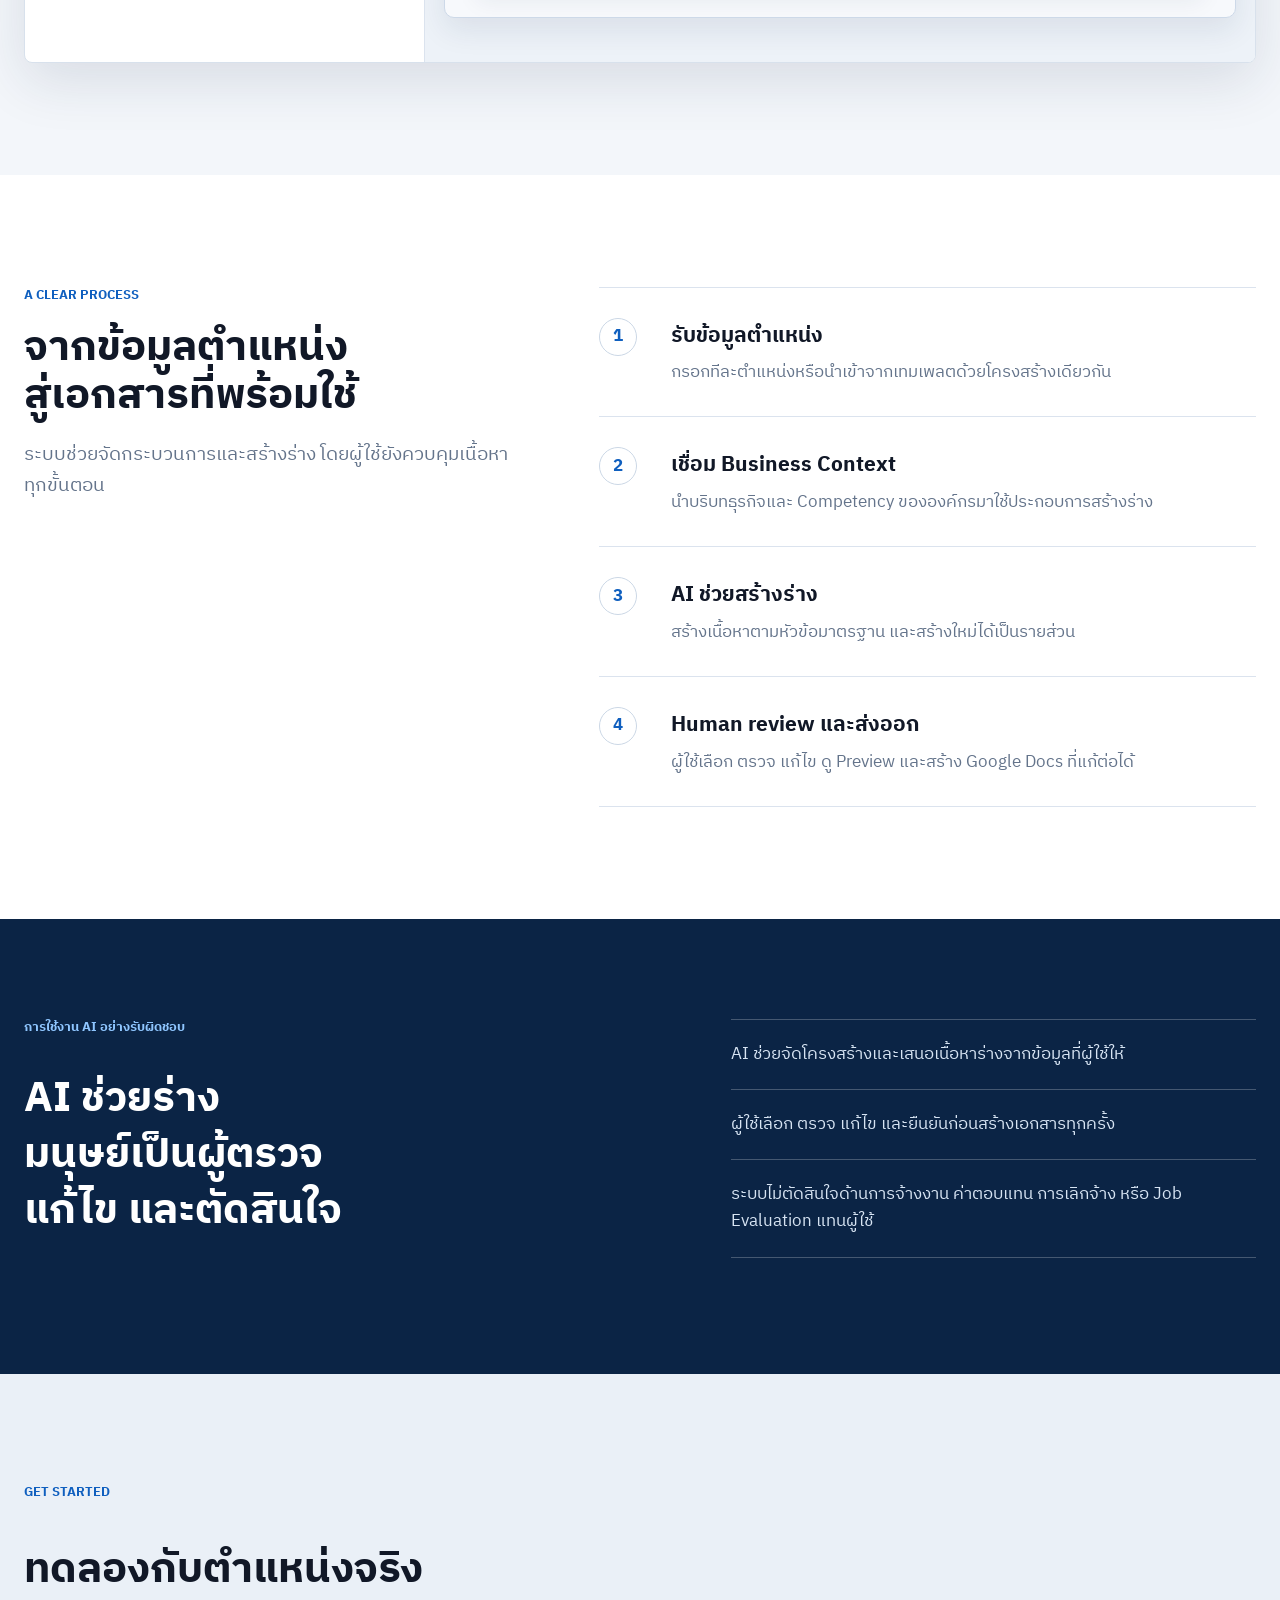
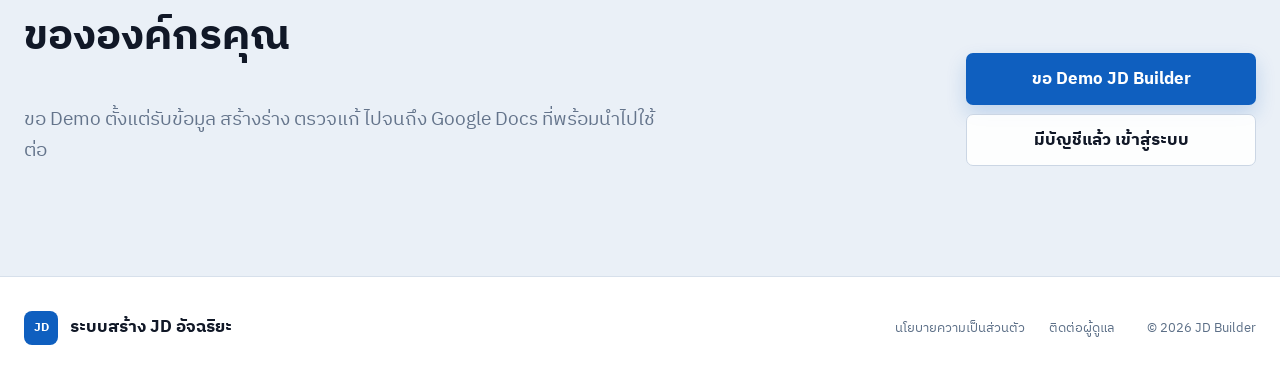
==== commit 3a9cde61: "Refresh landing page messaging and product previews" ====
--- a/index.html
+++ b/index.html
@@ -3,14 +3,15 @@
 <head>
   <meta charset="utf-8">
   <meta name="viewport" content="width=device-width, initial-scale=1">
-  <meta name="description" content="ระบบสร้าง JD อัจฉริยะ ช่วยเปลี่ยนข้อมูลตำแหน่งงานและบริบทธุรกิจให้เป็น Job Description ที่เป็นระบบ พร้อมตรวจ แก้ไข และนำไปใช้งานต่อ">
+  <meta name="description" content="เปลี่ยนข้อมูลตำแหน่งให้เป็น JD ที่พร้อมใช้ ด้วย Workflow ที่เชื่อม Business Context และ Competency พร้อม AI ช่วยร่างและ Human review">
   <meta name="theme-color" content="#f7f8fb">
   <meta property="og:type" content="website">
-  <meta property="og:title" content="ระบบสร้าง JD อัจฉริยะ">
-  <meta property="og:description" content="สร้าง ตรวจ และจัดการ Job Description ในพื้นที่ทำงานเดียว">
+  <meta property="og:title" content="JD Builder — เปลี่ยนข้อมูลตำแหน่ง ให้เป็น JD ที่พร้อมใช้">
+  <meta property="og:description" content="สร้าง JD อย่างเป็นระบบ ด้วย AI ที่ HR ยังควบคุมได้">
   <meta property="og:url" content="https://dewtt48.github.io/smart-jd-builder/">
-  <meta property="og:image" content="https://dewtt48.github.io/smart-jd-builder/assets/jd-workspace.png">
-  <title>ระบบสร้าง JD อัจฉริยะ</title>
+  <meta property="og:image" content="https://dewtt48.github.io/smart-jd-builder/assets/og-jd-builder.png">
+  <meta property="og:image:alt" content="JD Builder — เปลี่ยนข้อมูลตำแหน่ง ให้เป็น JD ที่พร้อมใช้">
+  <title>JD Builder — เปลี่ยนข้อมูลตำแหน่ง ให้เป็น JD ที่พร้อมใช้</title>
   <link rel="icon" href="data:image/svg+xml,%3Csvg xmlns='http://www.w3.org/2000/svg' viewBox='0 0 64 64'%3E%3Crect width='64' height='64' rx='12' fill='%230f5fbf'/%3E%3Ctext x='32' y='40' text-anchor='middle' font-family='Arial,sans-serif' font-size='24' font-weight='700' fill='white'%3EJD%3C/text%3E%3C/svg%3E">
   <link rel="preload" href="assets/fonts/ibm-plex-sans-thai-thai-400-normal.woff2" as="font" type="font/woff2" crossorigin>
   <link rel="preload" href="assets/fonts/ibm-plex-sans-thai-latin-400-normal.woff2" as="font" type="font/woff2" crossorigin>
@@ -56,78 +57,109 @@
       <div class="hero-scene" aria-hidden="true">
         <div class="journey-flow">
           <div class="journey-heading">
-            <span>ทำ JD ได้ง่ายใน 4 ขั้นตอน</span>
-            <strong>จากข้อมูลตั้งต้น สู่เอกสารที่พร้อมตรวจ</strong>
+            <span>STRUCTURED JD WORKFLOW</span>
+            <strong>จากข้อมูลตำแหน่ง สู่เอกสารที่พร้อมใช้</strong>
           </div>
           <ol class="journey-list">
             <li class="journey-step journey-step-one">
               <span class="journey-number">1</span>
-              <div><strong>เติมข้อมูล</strong><small>ข้อมูลบริษัทและตำแหน่งงาน</small></div>
+              <div><strong>เก็บข้อมูลตำแหน่ง</strong><small>ข้อมูลต้นทางที่มีโครงสร้าง</small></div>
             </li>
             <li class="journey-step journey-step-two">
               <span class="journey-number">2</span>
-              <div><strong>AI สร้างร่างแรก</strong><small>จัดเนื้อหาให้ครบตามหัวข้อสำคัญ</small></div>
+              <div><strong>เชื่อมบริบทองค์กร</strong><small>Business Context และ Competency</small></div>
             </li>
             <li class="journey-step journey-step-three">
               <span class="journey-number">3</span>
-              <div><strong>ตรวจและปรับ</strong><small>แก้ไขเองหรือสร้างใหม่เฉพาะส่วน</small></div>
+              <div><strong>AI ช่วยสร้างร่าง</strong><small>สร้างใหม่ได้เป็นรายส่วน</small></div>
             </li>
             <li class="journey-step journey-step-four">
               <span class="journey-number">4</span>
-              <div><strong>นำไปใช้งาน</strong><small>ดาวน์โหลดหรือส่งเอกสารต่อ</small></div>
+              <div><strong>HR ตรวจและยืนยัน</strong><small>เลือก แก้ไข และดู Preview</small></div>
             </li>
           </ol>
           <div class="journey-result">
             <span>✓</span>
-            <div><small>ผลลัพธ์</small><strong>JD พร้อมให้คุณตรวจและนำไปใช้</strong></div>
+            <div><small>ผลลัพธ์</small><strong>Google Docs ที่พร้อมแก้ไขและนำไปใช้ต่อ</strong></div>
           </div>
         </div>
       </div>
       <div class="hero-inner">
-        <p class="eyebrow">ระบบสร้าง JD อัจฉริยะ</p>
+        <p class="eyebrow">STRUCTURED JD · SMARTER WORKFLOW</p>
         <h1 id="hero-title">
-          <span class="title-line">สร้าง Job Description</span>
-          <span class="title-line">ที่ชัดเจน พร้อมใช้งาน</span>
-          <span class="title-line title-emphasis">จากข้อมูลที่เป็นระบบ</span>
+          <span class="title-line">เปลี่ยนข้อมูลตำแหน่ง</span>
+          <span class="title-line">ให้เป็น JD</span>
+          <span class="title-line title-emphasis">ที่พร้อมใช้</span>
         </h1>
-        <p class="hero-copy">สร้าง ตรวจ แก้ไข และจัดการ JD ด้วยกระบวนการที่ผสานข้อมูลบริษัทเข้ากับแนวทาง HR ที่ใช้งานได้จริง</p>
+        <p class="hero-copy">สร้าง JD อย่างเป็นระบบ ด้วย AI ที่ HR ยังควบคุมได้ เชื่อมข้อมูลตำแหน่ง Business Context และ Competency ไว้ใน Workflow เดียว</p>
         <div class="hero-actions">
           <a class="button button-primary button-large" data-login-link href="#">เข้าสู่ระบบ</a>
-          <button class="button button-secondary button-large" type="button" data-open-contact>ขอใช้บริการ</button>
-        </div>
-        <p class="access-note"><span aria-hidden="true"></span> ระบบไม่มีการสมัครสมาชิกด้วยตนเอง บัญชีผู้ใช้สร้างโดยผู้ดูแลระบบเท่านั้น</p>
+          <button class="button button-secondary button-large" type="button" data-open-contact>ขอ Demo JD Builder</button>
+        </div>
+        <p class="access-note"><span aria-hidden="true"></span> AI ช่วยร่าง — มนุษย์เป็นผู้ตรวจ แก้ไข และตัดสินใจก่อนนำไปใช้</p>
       </div>
       <a class="hero-next" href="#benefits" aria-label="ดูประโยชน์ของระบบ">ดูเพิ่มเติม <span aria-hidden="true">↓</span></a>
+    </section>
+
+    <section class="proof-strip" aria-label="จุดเด่นของ JD Builder">
+      <div class="section-shell proof-grid">
+        <div><strong>Structured input</strong><span>ข้อมูลตำแหน่งชัดเจนตั้งแต่ต้น</span></div>
+        <div><strong>Business aligned</strong><span>เชื่อม Context และ Competency</span></div>
+        <div><strong>Human reviewed</strong><span>HR เลือก ตรวจ แก้ และยืนยัน</span></div>
+        <div><strong>Editable output</strong><span>Preview และ Google Docs ที่แก้ต่อได้</span></div>
+      </div>
     </section>
 
     <section class="section benefit-section" id="benefits" aria-labelledby="benefits-title">
       <div class="section-shell">
         <div class="section-intro reveal">
           <p class="eyebrow">FROM INPUT TO USABLE JD</p>
-          <h2 id="benefits-title">ลดงานที่กระจัดกระจาย<br>ให้เหลือขั้นตอนที่ทุกคนทำตามได้</h2>
-          <p>เหมาะสำหรับ HR ผู้จัดการ และเจ้าของธุรกิจที่ต้องการ JD ซึ่งครบถ้วน อ่านง่าย และพร้อมนำไปตรวจสอบต่อ</p>
+          <h2 id="benefits-title">JD ที่เป็นมาตรฐาน<br>เริ่มจาก Workflow ที่เป็นระบบ</h2>
+          <p>ลดการเริ่มใหม่จากเอกสารเก่าและข้อมูลกระจัดกระจาย พร้อมรักษาบริบทขององค์กรไว้ในทุกตำแหน่ง</p>
         </div>
         <div class="benefit-grid">
           <article class="benefit-item reveal">
             <span class="benefit-number">01</span>
-            <h3>ข้อมูลเป็นระบบตั้งแต่ต้น</h3>
-            <p>รองรับการกรอกทีละตำแหน่งและนำเข้าหลายตำแหน่ง เพื่อจัดคิวทำ JD ตามลำดับงานจริง</p>
+            <h3>Structured from the start</h3>
+            <p>เก็บข้อมูลตำแหน่งด้วยโครงสร้างเดียวกัน รองรับทั้งการกรอกทีละตำแหน่งและ Batch Import</p>
           </article>
           <article class="benefit-item reveal">
             <span class="benefit-number">02</span>
-            <h3>บริบทตรงกับองค์กร</h3>
-            <p>ใช้ข้อมูลบริษัทและความต้องการของตำแหน่งช่วยให้เนื้อหาไม่หลุดจากสภาพธุรกิจ</p>
+            <h3>Built for your context</h3>
+            <p>ใช้ Business Context, Core Competency และ Managerial Competency ขององค์กรประกอบการสร้างร่าง</p>
           </article>
           <article class="benefit-item reveal">
             <span class="benefit-number">03</span>
-            <h3>แก้ไขเป็นรายหัวข้อ</h3>
-            <p>ตรวจร่าง แก้ข้อความ หรือให้ AI ช่วยสร้างเฉพาะส่วน โดยเก็บเวอร์ชันไว้ในพื้นที่เดียว</p>
+            <h3>AI-assisted, human-reviewed</h3>
+            <p>AI ช่วยสร้างเป็นรายส่วน ขณะที่ผู้ใช้ยังเลือก ตรวจ แก้ไข และยืนยันสิ่งที่จะนำไปใช้จริง</p>
           </article>
           <article class="benefit-item reveal">
             <span class="benefit-number">04</span>
-            <h3>พร้อมนำไปใช้งานต่อ</h3>
-            <p>สร้างเอกสาร ดาวน์โหลด และส่งทางอีเมล พร้อมคำแนะนำสำหรับการนำ JD ไปใช้ในงาน HR</p>
+            <h3>Ready to review and reuse</h3>
+            <p>แก้ไขในรูปแบบตาราง ดู Document Preview และสร้าง Google Docs ที่ยังปรับปรุงต่อได้</p>
           </article>
+        </div>
+      </div>
+    </section>
+
+    <section class="section difference-section" aria-labelledby="difference-title">
+      <div class="section-shell difference-layout reveal">
+        <div class="difference-copy">
+          <p class="eyebrow">MORE THAN AI TEXT</p>
+          <h2 id="difference-title">ไม่ใช่แค่ให้ AI<br>เขียนข้อความ</h2>
+          <p>JD Builder ออกแบบมาเพื่อจัดกระบวนการทำ JD ตั้งแต่ข้อมูลต้นทาง ไปจนถึงเอกสารที่ทีม HR ตรวจสอบและนำไปใช้ต่อได้จริง</p>
+        </div>
+        <div class="difference-compare">
+          <div class="compare-item compare-muted">
+            <span>AI ทั่วไป</span>
+            <strong>Prompt → ข้อความ</strong>
+            <p>ได้ร่างเร็ว แต่ผู้ใช้ต้องจัดโครงสร้าง บริบท และรูปแบบเอกสารต่อเอง</p>
+          </div>
+          <div class="compare-item compare-highlight">
+            <span>JD Builder</span>
+            <strong>Input → Context → AI → Review → Docs</strong>
+            <p>ทุกขั้นเชื่อมต่อกัน และ HR ยังควบคุมเนื้อหาก่อนนำไปใช้งาน</p>
+          </div>
         </div>
       </div>
     </section>
@@ -137,46 +169,91 @@
         <div class="product-heading reveal">
           <div>
             <p class="eyebrow">ONE WORKSPACE</p>
-            <h2 id="product-title">ทุกขั้นตอนอยู่ในพื้นที่ทำงานเดียว</h2>
-          </div>
-          <p>เลือกดูตัวอย่างหน้าจอของระบบ</p>
+            <h2 id="product-title">เห็นงานจริง ก่อนสร้างเอกสาร</h2>
+          </div>
+          <p>ตัวอย่างหน้าจอเวอร์ชันปัจจุบัน โดยไม่ใช้ข้อมูลส่วนบุคคล</p>
         </div>
 
         <div class="product-tabs reveal" role="tablist" aria-label="ตัวอย่างหน้าจอระบบ">
-          <button id="tab-workspace" role="tab" aria-selected="true" aria-controls="panel-workspace" data-tab="workspace">สร้างและแก้ไข JD</button>
-          <button id="tab-context" role="tab" aria-selected="false" aria-controls="panel-context" data-tab="context" tabindex="-1">ข้อมูลบริษัท</button>
+          <button id="tab-workspace" role="tab" aria-selected="true" aria-controls="panel-workspace" data-tab="workspace">ตัวอย่างเอกสาร</button>
+          <button id="tab-context" role="tab" aria-selected="false" aria-controls="panel-context" data-tab="context" tabindex="-1">Competency องค์กร</button>
           <button id="tab-batch" role="tab" aria-selected="false" aria-controls="panel-batch" data-tab="batch" tabindex="-1">นำเข้าหลายตำแหน่ง</button>
         </div>
 
         <div class="product-stage reveal">
           <div id="panel-workspace" class="product-panel is-active" role="tabpanel" aria-labelledby="tab-workspace" data-panel="workspace">
             <div class="product-copy">
-              <p class="product-kicker">JD WORKSPACE</p>
-              <h3>ตรวจ แก้ไข และสร้างเอกสารจากร่างเดียว</h3>
-              <p>ผู้ใช้ควบคุมทุกขั้นตอนก่อนนำ JD ไปใช้งานจริง และสามารถย้อนกลับมาจัดการเวอร์ชันเดิมได้</p>
+              <p class="product-kicker">DOCUMENT PREVIEW</p>
+              <h3>อ่านง่ายเหมือนเอกสารจริง ก่อนส่งออก</h3>
+              <p>ตรวจโครงสร้าง หัวข้อ และตารางในรูปแบบใกล้เคียง Google Docs ก่อนสร้างเอกสารใช้งาน</p>
             </div>
             <figure class="product-visual">
-              <img src="assets/jd-workspace.png" alt="ตัวอย่างหน้า JD Workspace">
+              <div class="ui-shot ui-document" role="img" aria-label="ตัวอย่าง Document Preview ของตำแหน่ง Account Executive">
+                <div class="ui-window-bar"><span></span><span></span><span></span><strong>Document Preview</strong></div>
+                <div class="ui-paper">
+                  <small>JOB DESCRIPTION</small>
+                  <h4>Account Executive</h4>
+                  <p class="ui-meta">Sales / Business Development · รายงานตรงต่อ Sales Manager</p>
+                  <div class="ui-rule"></div>
+                  <h5>1. วัตถุประสงค์ของตำแหน่ง</h5>
+                  <p>สร้างและรักษาความสัมพันธ์กับลูกค้า นำเสนอโซลูชัน และสนับสนุนเป้าหมายการขายขององค์กร</p>
+                  <h5>3. ความรับผิดชอบหลัก</h5>
+                  <div class="ui-doc-table">
+                    <div class="ui-doc-head"><span>ลำดับ</span><span>ความรับผิดชอบหลัก</span><span>รายละเอียด</span><span>ผลลัพธ์ที่คาดหวัง</span></div>
+                    <div class="ui-doc-row"><span>1</span><span>บริหารเป้าหมายการขาย</span><span>ติดตามโอกาสและข้อมูลลูกค้า</span><span>ยอดขายตามเป้าหมาย</span></div>
+                    <div class="ui-doc-row"><span>2</span><span>ดูแลความสัมพันธ์ลูกค้า</span><span>ประสานงานและติดตามต่อเนื่อง</span><span>ลูกค้าได้รับการดูแล</span></div>
+                  </div>
+                </div>
+              </div>
             </figure>
           </div>
           <div id="panel-context" class="product-panel" role="tabpanel" aria-labelledby="tab-context" data-panel="context" hidden>
             <div class="product-copy">
-              <p class="product-kicker">COMPANY CONTEXT</p>
-              <h3>เพิ่มข้อมูลบริษัทหนึ่งครั้ง ใช้ได้กับทุกตำแหน่ง</h3>
-              <p>ข้อมูลบริษัทถูกแยกตามผู้ใช้ และระบบไม่ส่งชื่อบริษัทให้ AI ประมวลผล</p>
+              <p class="product-kicker">ORGANIZATION COMPETENCY</p>
+              <h3>กำหนดพฤติกรรมร่วมที่ต้องการจากทุกตำแหน่ง</h3>
+              <p>เพิ่มเองหรือให้ AI ช่วยเสนอ Core Competency 1–6 ข้อ แล้วเลือกเฉพาะรายการที่จะใช้จริง</p>
             </div>
             <figure class="product-visual">
-              <img src="assets/company-context.png" alt="ตัวอย่างหน้าข้อมูลบริษัท">
+              <div class="ui-shot ui-competency" role="img" aria-label="ตัวอย่างหน้าจอจัดการ Core Competency ขององค์กร">
+                <div class="ui-window-bar"><span></span><span></span><span></span><strong>Core Competency</strong></div>
+                <div class="ui-competency-head">
+                  <strong>CORE COMPETENCY ขององค์กร</strong>
+                  <em>เลือกใช้ 3 ข้อ</em>
+                </div>
+                <div class="ui-competency-row">
+                  <b>1</b>
+                  <div><small>ชื่อ Competency</small><strong>การคิดเชิงวิพากษ์</strong></div>
+                  <div><small>คำจำกัดความ</small><span>วิเคราะห์ข้อมูลอย่างเป็นกลางและพัฒนาแนวทางแก้ไข</span></div>
+                  <div><small>พฤติกรรมที่คาดหวัง</small><span>ตั้งคำถามเชิงลึกและประเมินมุมมองที่หลากหลาย</span></div>
+                </div>
+                <div class="ui-competency-row">
+                  <b>2</b>
+                  <div><small>ชื่อ Competency</small><strong>การปรับตัวและเรียนรู้ต่อเนื่อง</strong></div>
+                  <div><small>คำจำกัดความ</small><span>เปิดรับการเปลี่ยนแปลงและเรียนรู้สิ่งใหม่</span></div>
+                  <div><small>พฤติกรรมที่คาดหวัง</small><span>นำวิธีการใหม่มาประยุกต์ใช้และเรียนรู้จากข้อผิดพลาด</span></div>
+                </div>
+                <div class="ui-competency-actions"><span class="ui-button">＋ เพิ่มรายการ</span><span class="ui-button">สร้างใหม่ด้วย AI</span><span class="ui-button">ยืนยันรายการที่เลือก</span></div>
+              </div>
             </figure>
           </div>
           <div id="panel-batch" class="product-panel" role="tabpanel" aria-labelledby="tab-batch" data-panel="batch" hidden>
             <div class="product-copy">
               <p class="product-kicker">BATCH IMPORT</p>
-              <h3>เตรียมหลายตำแหน่ง แล้วเลือกทำทีละ JD</h3>
-              <p>ดาวน์โหลดเทมเพลต นำเข้ารายการ และเปิดพื้นที่ทำงานของแต่ละตำแหน่งเมื่อพร้อม</p>
+              <h3>นำเข้าหลายตำแหน่งในจุดเดียว</h3>
+              <p>ดาวน์โหลดเทมเพลต อัปโหลด XLSX, CSV หรือ TSV แล้วเลือกตำแหน่งที่จะเปิดใน Workspace</p>
             </div>
             <figure class="product-visual">
-              <img src="assets/batch-import.png" alt="ตัวอย่างหน้านำเข้าหลายตำแหน่ง">
+              <div class="ui-shot ui-batch" role="img" aria-label="ตัวอย่างหน้าจอนำเข้าหลายตำแหน่ง">
+                <div class="ui-window-bar"><span></span><span></span><span></span><strong>นำเข้าหลายตำแหน่ง</strong></div>
+                <div class="ui-batch-title"><div><small>BATCH IMPORT</small><h4>อัปโหลดข้อมูลหลายตำแหน่ง</h4><p>เลือกไฟล์ที่กรอกจากเทมเพลต แล้วนำข้อมูลเข้าสู่ระบบ</p></div><span class="ui-button">ดาวน์โหลดเทมเพลต</span></div>
+                <div class="ui-upload-actions"><span class="ui-button">เลือกไฟล์</span><span>Position_Template.xlsx</span><span class="ui-button">อัปโหลดไฟล์</span></div>
+                <div class="ui-batch-table">
+                  <div class="ui-batch-head"><span>ตำแหน่ง</span><span>หน่วยงาน</span><span>สถานะ</span><span></span></div>
+                  <div><strong>Marketing Coordinator</strong><span>Marketing</span><em>รอดำเนินการ</em><span class="ui-button">เลือก</span></div>
+                  <div><strong>IT Support Specialist</strong><span>Information Technology</span><em>นำเข้าแล้ว</em><span class="ui-button">เปิด Workspace</span></div>
+                  <div><strong>Finance Officer</strong><span>Finance & Accounting</span><em>รอดำเนินการ</em><span class="ui-button">เลือก</span></div>
+                </div>
+              </div>
             </figure>
           </div>
         </div>
@@ -187,14 +264,14 @@
       <div class="section-shell process-layout">
         <div class="process-copy reveal">
           <p class="eyebrow">A CLEAR PROCESS</p>
-          <h2 id="process-title">จากข้อมูลตำแหน่ง<br>สู่เอกสารที่พร้อมตรวจ</h2>
-          <p>ระบบช่วยจัดกระบวนการ ไม่ได้แทนที่การตัดสินใจของผู้ใช้งาน</p>
+          <h2 id="process-title">จากข้อมูลตำแหน่ง<br>สู่เอกสารที่พร้อมใช้</h2>
+          <p>ระบบช่วยจัดกระบวนการและสร้างร่าง โดยผู้ใช้ยังควบคุมเนื้อหาทุกขั้นตอน</p>
         </div>
         <ol class="process-list">
-          <li class="reveal"><span>1</span><div><h3>เตรียมข้อมูล</h3><p>กรอกข้อมูลบริษัทและตำแหน่ง หรืออัปโหลดจากเทมเพลต</p></div></li>
-          <li class="reveal"><span>2</span><div><h3>สร้างร่าง JD</h3><p>เลือกตำแหน่งและให้ระบบสร้างเนื้อหาตามหัวข้อมาตรฐาน</p></div></li>
-          <li class="reveal"><span>3</span><div><h3>ตรวจและปรับ</h3><p>แก้ไขด้วยตนเองหรือใช้ AI ช่วยสร้างใหม่เฉพาะหัวข้อ</p></div></li>
-          <li class="reveal"><span>4</span><div><h3>นำไปใช้งาน</h3><p>สร้างเอกสาร ดาวน์โหลด ส่งอีเมล และเก็บไว้ในประวัติ</p></div></li>
+          <li class="reveal"><span>1</span><div><h3>รับข้อมูลตำแหน่ง</h3><p>กรอกทีละตำแหน่งหรือนำเข้าจากเทมเพลตด้วยโครงสร้างเดียวกัน</p></div></li>
+          <li class="reveal"><span>2</span><div><h3>เชื่อม Business Context</h3><p>นำบริบทธุรกิจและ Competency ขององค์กรมาใช้ประกอบการสร้างร่าง</p></div></li>
+          <li class="reveal"><span>3</span><div><h3>AI ช่วยสร้างร่าง</h3><p>สร้างเนื้อหาตามหัวข้อมาตรฐาน และสร้างใหม่ได้เป็นรายส่วน</p></div></li>
+          <li class="reveal"><span>4</span><div><h3>Human review และส่งออก</h3><p>ผู้ใช้เลือก ตรวจ แก้ไข ดู Preview และสร้าง Google Docs ที่แก้ต่อได้</p></div></li>
         </ol>
       </div>
     </section>
@@ -204,15 +281,15 @@
         <div class="trust-copy reveal">
           <p class="eyebrow">การใช้งาน AI อย่างรับผิดชอบ</p>
           <h2 id="trust-title">
-            <span class="trust-title-line">AI ช่วยสร้างร่างแรก</span>
+            <span class="trust-title-line">AI ช่วยร่าง</span>
             <span class="trust-title-line">มนุษย์เป็นผู้ตรวจ</span>
-            <span class="trust-title-line">และนำไปใช้งานให้ถูกต้อง</span>
+            <span class="trust-title-line">แก้ไข และตัดสินใจ</span>
           </h2>
         </div>
         <div class="trust-points reveal">
-          <p>ระบบช่วยจัดโครงสร้างและเสนอเนื้อหาร่างแรกจากข้อมูลที่ผู้ใช้ให้</p>
-          <p>ผู้ใช้ตรวจทาน แก้ไข และยืนยันก่อนสร้างเอกสาร</p>
-          <p>ผู้ใช้รับผิดชอบความถูกต้อง ความเหมาะสม และการนำ JD ไปใช้งาน</p>
+          <p>AI ช่วยจัดโครงสร้างและเสนอเนื้อหาร่างจากข้อมูลที่ผู้ใช้ให้</p>
+          <p>ผู้ใช้เลือก ตรวจ แก้ไข และยืนยันก่อนสร้างเอกสารทุกครั้ง</p>
+          <p>ระบบไม่ตัดสินใจด้านการจ้างงาน ค่าตอบแทน การเลิกจ้าง หรือ Job Evaluation แทนผู้ใช้</p>
         </div>
       </div>
     </section>
@@ -221,11 +298,11 @@
       <div class="section-shell contact-layout reveal">
         <div>
           <p class="eyebrow">GET STARTED</p>
-          <h2 id="contact-title">ต้องการทดลองใช้<br>หรือสอบถามสำหรับองค์กร</h2>
-          <p>ส่งรายละเอียดผ่านแบบฟอร์ม ผู้ดูแลระบบจะติดต่อกลับตามข้อมูลที่ให้ไว้</p>
+          <h2 id="contact-title">ทดลองกับตำแหน่งจริง<br>ขององค์กรคุณ</h2>
+          <p>ขอ Demo ตั้งแต่รับข้อมูล สร้างร่าง ตรวจแก้ ไปจนถึง Google Docs ที่พร้อมนำไปใช้ต่อ</p>
         </div>
         <div class="contact-actions">
-          <button class="button button-primary button-large" type="button" data-open-contact>ติดต่อผู้ดูแลระบบ</button>
+          <button class="button button-primary button-large" type="button" data-open-contact>ขอ Demo JD Builder</button>
           <a class="button button-secondary button-large" data-login-link href="#">มีบัญชีแล้ว เข้าสู่ระบบ</a>
         </div>
       </div>
--- a/styles.css
+++ b/styles.css
@@ -562,6 +562,45 @@
   margin-left: 8px;
 }
 
+.proof-strip {
+  border-bottom: 1px solid var(--line);
+  background: #ffffff;
+}
+
+.proof-grid {
+  display: grid;
+  grid-template-columns: repeat(4, minmax(0, 1fr));
+}
+
+.proof-grid > div {
+  min-height: 112px;
+  display: flex;
+  flex-direction: column;
+  justify-content: center;
+  padding: 23px 28px;
+  border-left: 1px solid var(--line);
+}
+
+.proof-grid > div:last-child {
+  border-right: 1px solid var(--line);
+}
+
+.proof-grid strong,
+.proof-grid span {
+  display: block;
+}
+
+.proof-grid strong {
+  color: var(--blue);
+  font-size: 14px;
+}
+
+.proof-grid span {
+  margin-top: 5px;
+  color: #405570;
+  font-size: 14px;
+}
+
 .section {
   padding: 112px 0;
 }
@@ -626,6 +665,77 @@
   margin: 0;
   color: var(--muted);
   font-size: 17px;
+}
+
+.difference-section {
+  padding-top: 96px;
+  padding-bottom: 96px;
+  background: #eaf1fa;
+}
+
+.difference-layout {
+  display: grid;
+  grid-template-columns: 0.75fr 1.25fr;
+  gap: 80px;
+  align-items: center;
+}
+
+.difference-copy > p:last-child {
+  max-width: 490px;
+  margin: 22px 0 0;
+  color: var(--muted);
+  font-size: 18px;
+}
+
+.difference-compare {
+  display: grid;
+  grid-template-columns: repeat(2, minmax(0, 1fr));
+  border: 1px solid #cad7e7;
+  border-radius: 10px;
+  overflow: hidden;
+  background: #ffffff;
+  box-shadow: 0 18px 48px rgba(21, 41, 72, 0.08);
+}
+
+.compare-item {
+  min-height: 290px;
+  padding: 34px;
+}
+
+.compare-item + .compare-item {
+  border-left: 1px solid #cad7e7;
+}
+
+.compare-item > span {
+  color: var(--muted);
+  font-size: 13px;
+  font-weight: 700;
+}
+
+.compare-item strong {
+  display: block;
+  margin-top: 58px;
+  font-size: 24px;
+  line-height: 1.35;
+}
+
+.compare-item p {
+  margin: 18px 0 0;
+  color: var(--muted);
+  font-size: 16px;
+}
+
+.compare-highlight {
+  color: #ffffff;
+  background: var(--navy);
+}
+
+.compare-highlight > span {
+  color: #8fc6ff;
+}
+
+.compare-highlight p {
+  color: #d7e4f3;
 }
 
 .product-section {
@@ -725,21 +835,329 @@
   overflow: hidden;
   display: flex;
   align-items: center;
+  justify-content: center;
   border-left: 1px solid var(--line);
   background: #edf2f8;
 }
 
-.product-visual img {
-  width: 112%;
-  max-width: none;
-  height: 100%;
-  object-fit: cover;
-  object-position: left center;
+.ui-shot {
+  width: calc(100% - 38px);
+  min-height: 455px;
+  margin: 19px;
+  overflow: hidden;
+  border: 1px solid #cdd9e8;
+  border-radius: 10px;
+  color: #17243a;
+  background: #f7f9fc;
+  box-shadow: 0 12px 30px rgba(23, 43, 73, 0.09);
+  font-size: 11px;
+  line-height: 1.45;
   transition: transform 500ms cubic-bezier(.2,.8,.2,1);
 }
 
-.product-panel.is-active .product-visual img {
+.product-panel.is-active .ui-shot {
   animation: product-in 500ms cubic-bezier(.2,.8,.2,1) both;
+}
+
+.ui-window-bar {
+  height: 42px;
+  display: flex;
+  align-items: center;
+  gap: 7px;
+  padding: 0 16px;
+  border-bottom: 1px solid #d8e1ec;
+  background: #ffffff;
+}
+
+.ui-window-bar > span {
+  width: 8px;
+  height: 8px;
+  border-radius: 50%;
+  background: #c7d1df;
+}
+
+.ui-window-bar > span:first-child {
+  background: #6aa0df;
+}
+
+.ui-window-bar strong {
+  margin-left: 6px;
+  color: #52667f;
+  font-size: 10px;
+  letter-spacing: 0.04em;
+}
+
+.ui-paper {
+  width: calc(100% - 64px);
+  min-height: 374px;
+  margin: 18px 32px 24px;
+  padding: 27px 34px;
+  border: 1px solid #d9e1eb;
+  background: #ffffff;
+  box-shadow: 0 8px 22px rgba(25, 43, 68, 0.07);
+}
+
+.ui-paper > small {
+  color: var(--blue);
+  font-size: 8px;
+  font-weight: 700;
+  letter-spacing: 0.16em;
+}
+
+.ui-paper h4 {
+  margin: 6px 0 0;
+  font-size: 24px;
+  line-height: 1.15;
+}
+
+.ui-paper .ui-meta {
+  margin: 7px 0 0;
+  color: #6d7e93;
+  font-size: 9px;
+}
+
+.ui-rule {
+  height: 2px;
+  margin: 16px 0 18px;
+  background: var(--navy);
+}
+
+.ui-paper h5 {
+  margin: 14px 0 6px;
+  color: var(--navy);
+  font-size: 11px;
+}
+
+.ui-paper > p:not(.ui-meta) {
+  margin: 0;
+  color: #4c5f76;
+  font-size: 9px;
+}
+
+.ui-doc-table {
+  margin-top: 9px;
+  border-top: 1px solid #cbd8e7;
+  border-left: 1px solid #cbd8e7;
+}
+
+.ui-doc-head,
+.ui-doc-row {
+  display: grid;
+  grid-template-columns: 0.32fr 1.2fr 1.35fr 1.1fr;
+}
+
+.ui-doc-head {
+  color: #2a3f5c;
+  background: #eaf2fd;
+  font-weight: 700;
+}
+
+.ui-doc-head span,
+.ui-doc-row span {
+  min-height: 31px;
+  padding: 7px 8px;
+  border-right: 1px solid #cbd8e7;
+  border-bottom: 1px solid #cbd8e7;
+}
+
+.ui-doc-row span:first-child {
+  color: var(--blue);
+  font-weight: 700;
+  background: #f1f6fd;
+}
+
+.ui-competency {
+  padding-bottom: 17px;
+  background: #f5f8fc;
+}
+
+.ui-competency-head {
+  min-height: 54px;
+  display: flex;
+  align-items: center;
+  justify-content: space-between;
+  padding: 12px 19px;
+  color: var(--navy);
+}
+
+.ui-competency-head strong {
+  color: var(--blue);
+  font-size: 11px;
+}
+
+.ui-competency-head em {
+  padding: 5px 10px;
+  border-radius: 999px;
+  color: var(--green);
+  background: #e8f5f0;
+  font-size: 9px;
+  font-style: normal;
+  font-weight: 700;
+}
+
+.ui-competency-row {
+  display: grid;
+  grid-template-columns: 34px 1fr 1.55fr 1.55fr;
+  gap: 10px;
+  align-items: start;
+  margin: 0 15px 11px;
+  padding: 13px;
+  border: 1px solid #d6e1ef;
+  border-radius: 7px;
+  background: #ffffff;
+}
+
+.ui-competency-row > b {
+  width: 28px;
+  height: 28px;
+  display: grid;
+  place-items: center;
+  border-radius: 50%;
+  color: var(--blue);
+  background: #eaf2fd;
+}
+
+.ui-competency-row div {
+  min-width: 0;
+}
+
+.ui-competency-row small,
+.ui-competency-row strong,
+.ui-competency-row div > span {
+  display: block;
+}
+
+.ui-competency-row small {
+  margin-bottom: 5px;
+  color: #6b7d92;
+  font-size: 8px;
+  font-weight: 700;
+}
+
+.ui-competency-row strong,
+.ui-competency-row div > span {
+  min-height: 55px;
+  padding: 8px;
+  border: 1px solid #d7e1ed;
+  border-radius: 5px;
+  background: #fbfcfe;
+  font-size: 9px;
+  font-weight: 500;
+}
+
+.ui-competency-actions {
+  display: flex;
+  justify-content: flex-end;
+  gap: 7px;
+  padding: 3px 15px 0;
+}
+
+.ui-button {
+  min-height: 29px;
+  display: inline-flex;
+  align-items: center;
+  justify-content: center;
+  padding: 5px 10px;
+  border: 1px solid #cbd8e7;
+  border-radius: 5px;
+  color: #263c58;
+  background: #ffffff;
+  font: inherit;
+  font-weight: 700;
+}
+
+.ui-competency-actions .ui-button:last-child,
+.ui-upload-actions .ui-button:last-child {
+  color: #ffffff;
+  border-color: var(--blue);
+  background: var(--blue);
+}
+
+.ui-batch {
+  background: #f5f8fc;
+}
+
+.ui-batch-title {
+  display: flex;
+  align-items: flex-end;
+  justify-content: space-between;
+  gap: 18px;
+  padding: 22px 21px 16px;
+}
+
+.ui-batch-title small {
+  color: var(--blue);
+  font-size: 8px;
+  font-weight: 700;
+}
+
+.ui-batch-title h4 {
+  margin: 4px 0 0;
+  font-size: 18px;
+}
+
+.ui-batch-title p {
+  margin: 5px 0 0;
+  color: #6d7e93;
+  font-size: 9px;
+}
+
+.ui-upload-actions {
+  display: flex;
+  align-items: center;
+  gap: 9px;
+  margin: 0 20px 14px;
+  padding: 12px;
+  border: 1px solid #d6e1ef;
+  border-radius: 7px;
+  background: #ffffff;
+}
+
+.ui-upload-actions span {
+  flex: 1;
+  color: #6b7d92;
+}
+
+.ui-batch-table {
+  margin: 0 20px;
+  border-top: 1px solid #d2deec;
+  border-left: 1px solid #d2deec;
+  background: #ffffff;
+}
+
+.ui-batch-head,
+.ui-batch-table > div:not(.ui-batch-head) {
+  display: grid;
+  grid-template-columns: 1.2fr 1.15fr 0.7fr 0.8fr;
+  align-items: center;
+}
+
+.ui-batch-head {
+  color: #405570;
+  background: #eaf2fd;
+  font-size: 9px;
+  font-weight: 700;
+}
+
+.ui-batch-head span,
+.ui-batch-table > div:not(.ui-batch-head) > * {
+  min-height: 45px;
+  display: flex;
+  align-items: center;
+  padding: 8px 9px;
+  border-right: 1px solid #d2deec;
+  border-bottom: 1px solid #d2deec;
+}
+
+.ui-batch-table em {
+  color: var(--blue);
+  font-style: normal;
+  font-weight: 700;
+}
+
+.ui-batch-table .ui-button {
+  margin: 7px;
+  justify-self: stretch;
 }
 
 .process-section {
@@ -1289,6 +1707,24 @@
     display: none;
   }
 
+  .proof-grid {
+    grid-template-columns: repeat(2, minmax(0, 1fr));
+  }
+
+  .proof-grid > div:nth-child(3) {
+    border-top: 1px solid var(--line);
+  }
+
+  .proof-grid > div:nth-child(4) {
+    border-top: 1px solid var(--line);
+    border-right: 1px solid var(--line);
+  }
+
+  .difference-layout {
+    grid-template-columns: 1fr;
+    gap: 42px;
+  }
+
   .product-panel {
     grid-template-columns: 1fr;
   }
@@ -1298,13 +1734,13 @@
   }
 
   .product-visual {
-    min-height: 420px;
+    min-height: 490px;
     border-top: 1px solid var(--line);
     border-left: 0;
   }
 
-  .product-visual img {
-    width: 100%;
+  .ui-shot {
+    min-height: 440px;
   }
 
   .process-layout,
@@ -1459,6 +1895,22 @@
     display: none;
   }
 
+  .proof-grid {
+    grid-template-columns: 1fr;
+  }
+
+  .proof-grid > div {
+    min-height: 86px;
+    padding: 17px 21px;
+    border-right: 1px solid var(--line);
+    border-bottom: 1px solid var(--line);
+  }
+
+  .proof-grid > div:nth-child(3),
+  .proof-grid > div:nth-child(4) {
+    border-top: 0;
+  }
+
   .section {
     padding: 82px 0;
   }
@@ -1493,6 +1945,38 @@
     margin-top: 32px;
   }
 
+  .difference-section {
+    padding-top: 76px;
+    padding-bottom: 76px;
+  }
+
+  .difference-layout {
+    gap: 34px;
+  }
+
+  .difference-copy > p:last-child {
+    font-size: 16px;
+  }
+
+  .difference-compare {
+    grid-template-columns: 1fr;
+  }
+
+  .compare-item {
+    min-height: 230px;
+    padding: 27px;
+  }
+
+  .compare-item + .compare-item {
+    border-top: 1px solid #cad7e7;
+    border-left: 0;
+  }
+
+  .compare-item strong {
+    margin-top: 34px;
+    font-size: 21px;
+  }
+
   .product-heading {
     display: block;
   }
@@ -1529,13 +2013,21 @@
   }
 
   .product-visual {
-    min-height: 280px;
-  }
-
-  .product-visual img {
-    width: 155%;
-    height: 100%;
-    object-position: left top;
+    min-height: 290px;
+    align-items: flex-start;
+  }
+
+  .ui-shot {
+    width: 170%;
+    min-height: 455px;
+    margin: 13px;
+    flex: 0 0 170%;
+    transform: scale(0.55);
+    transform-origin: left top;
+  }
+
+  .product-panel.is-active .ui-shot {
+    animation: none;
   }
 
   .process-layout,
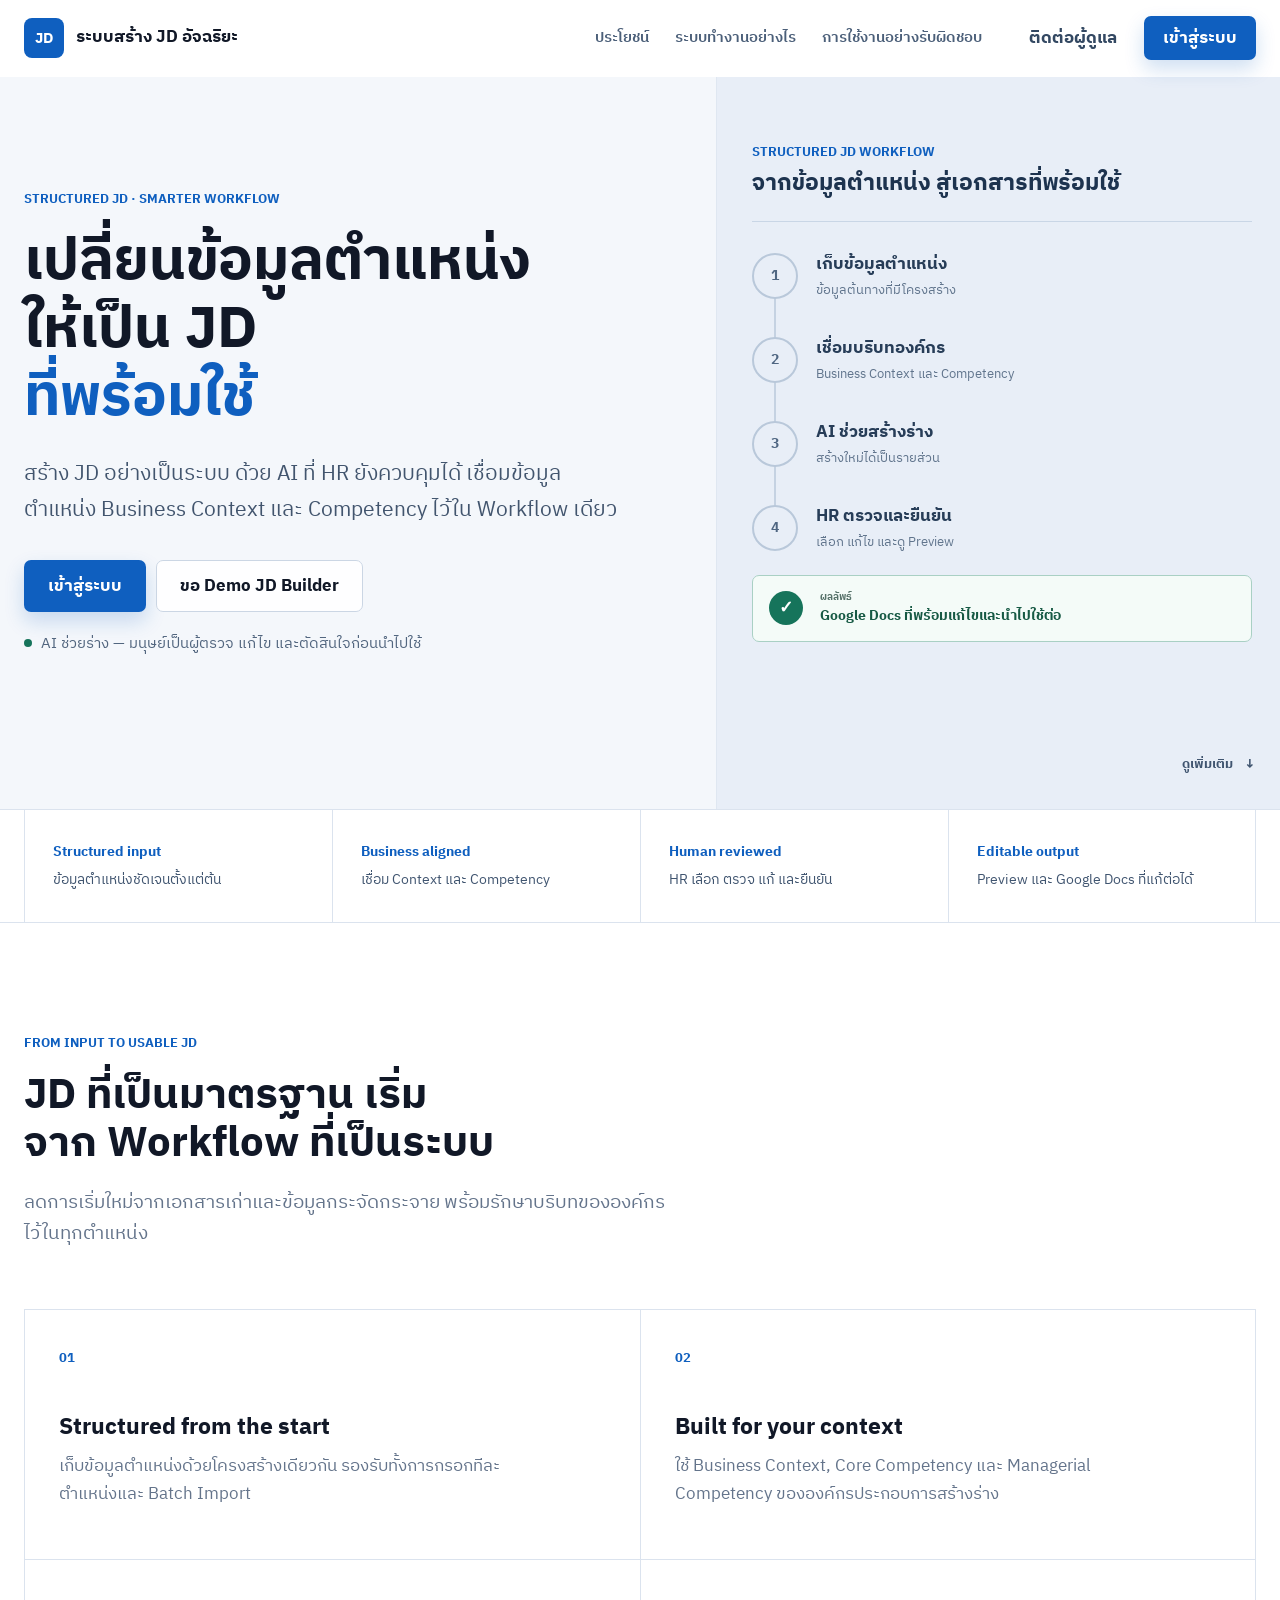
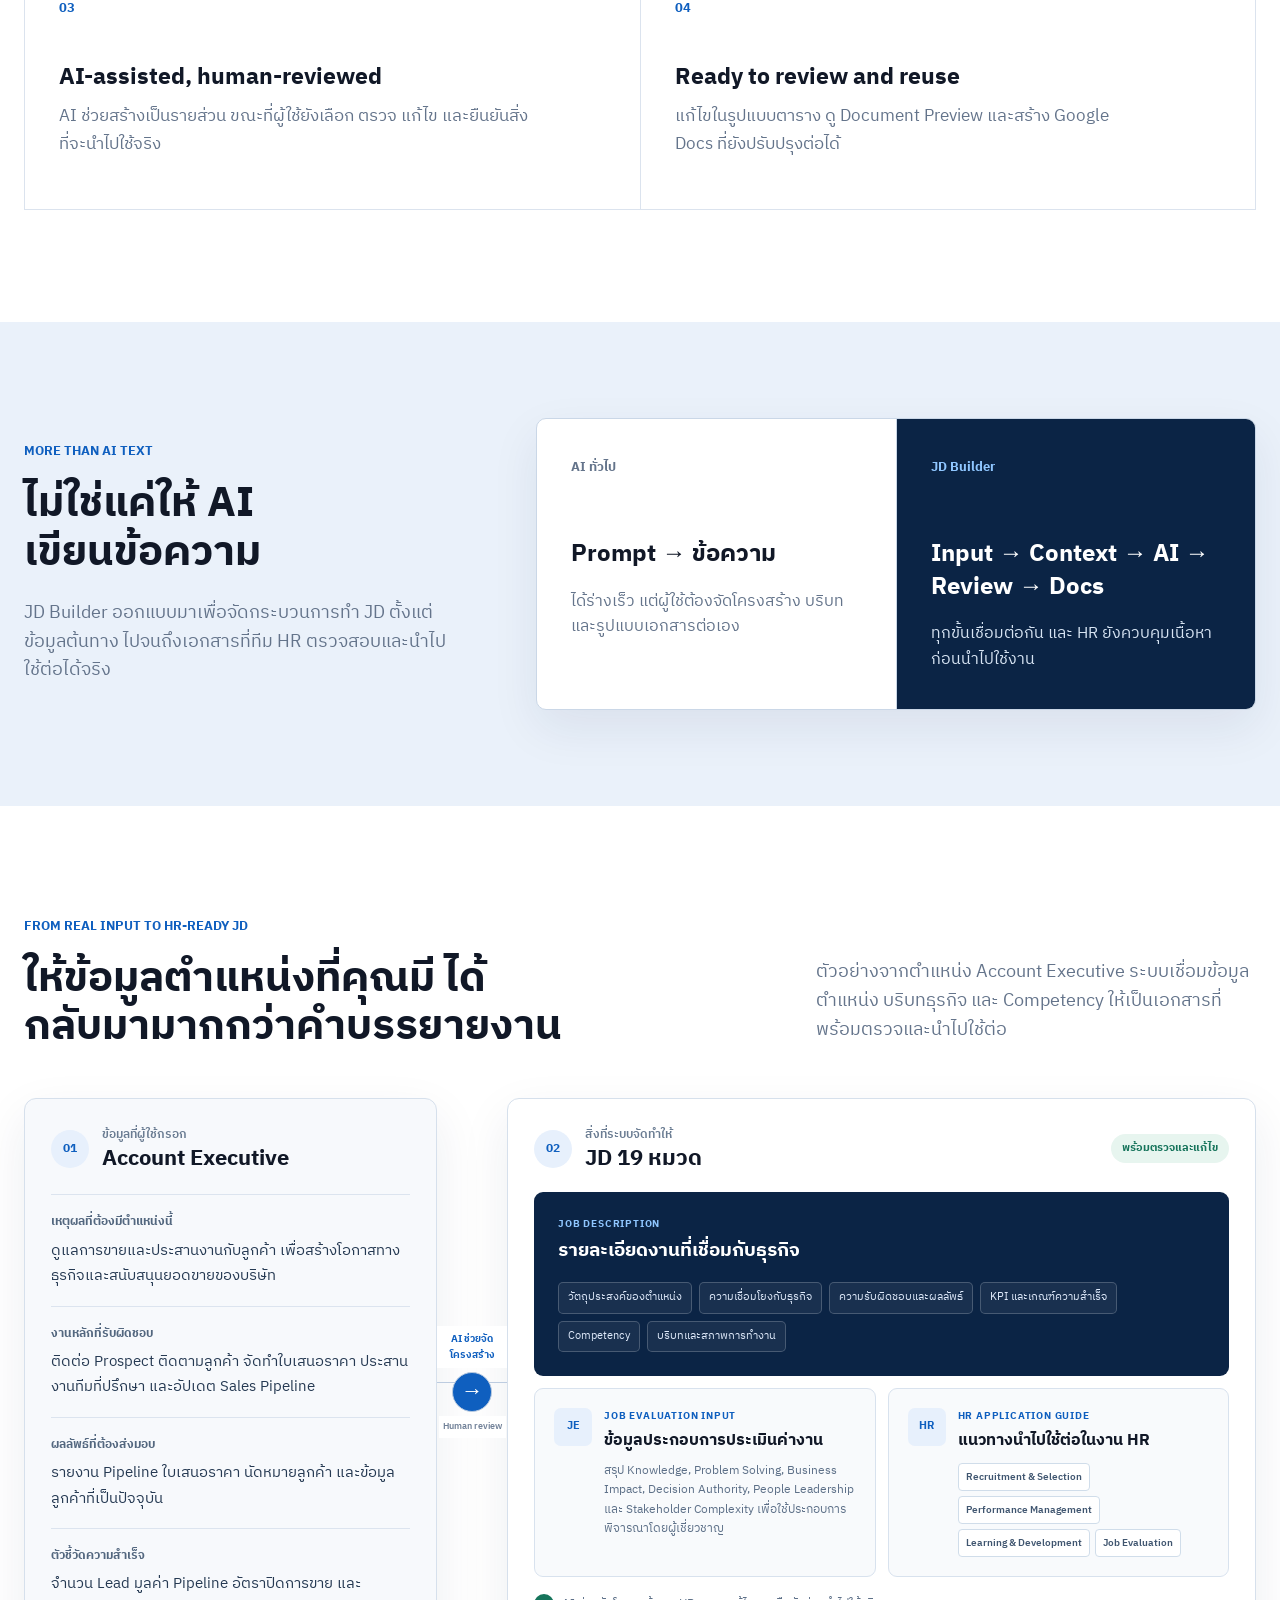
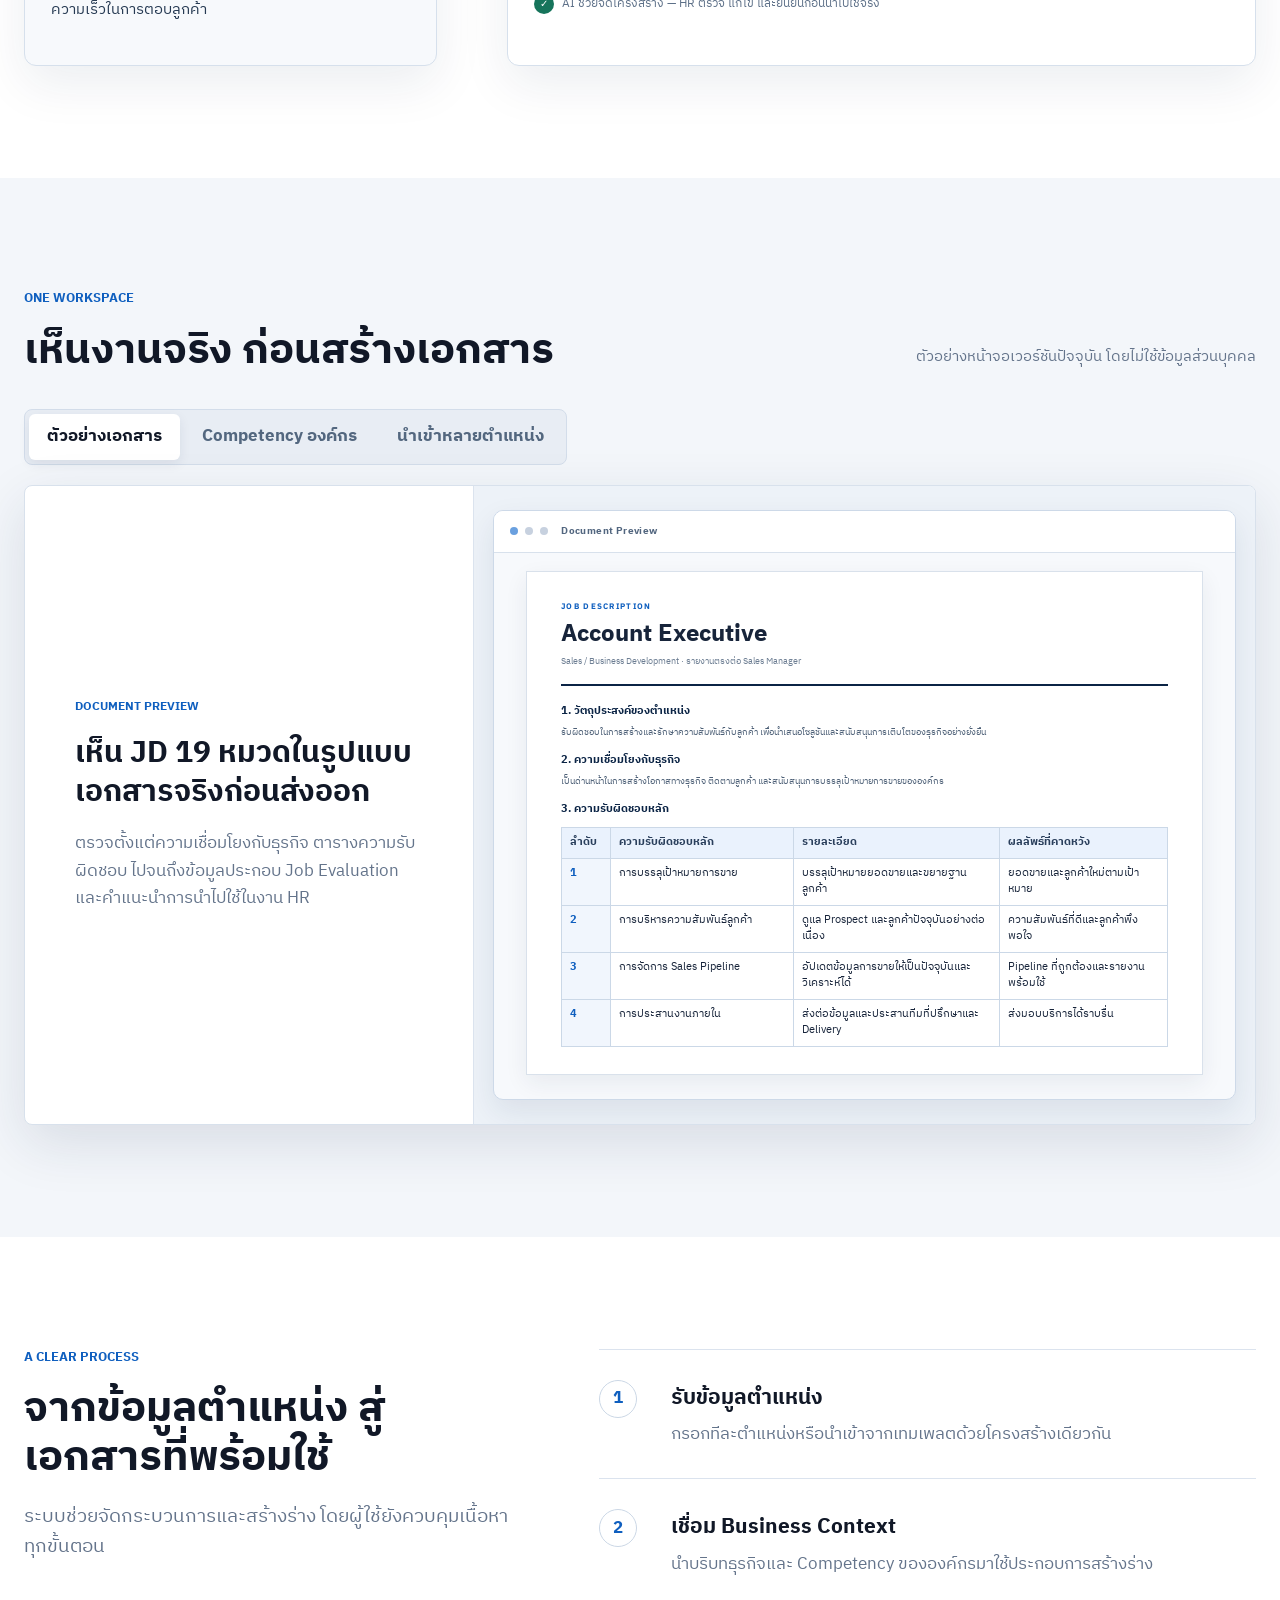
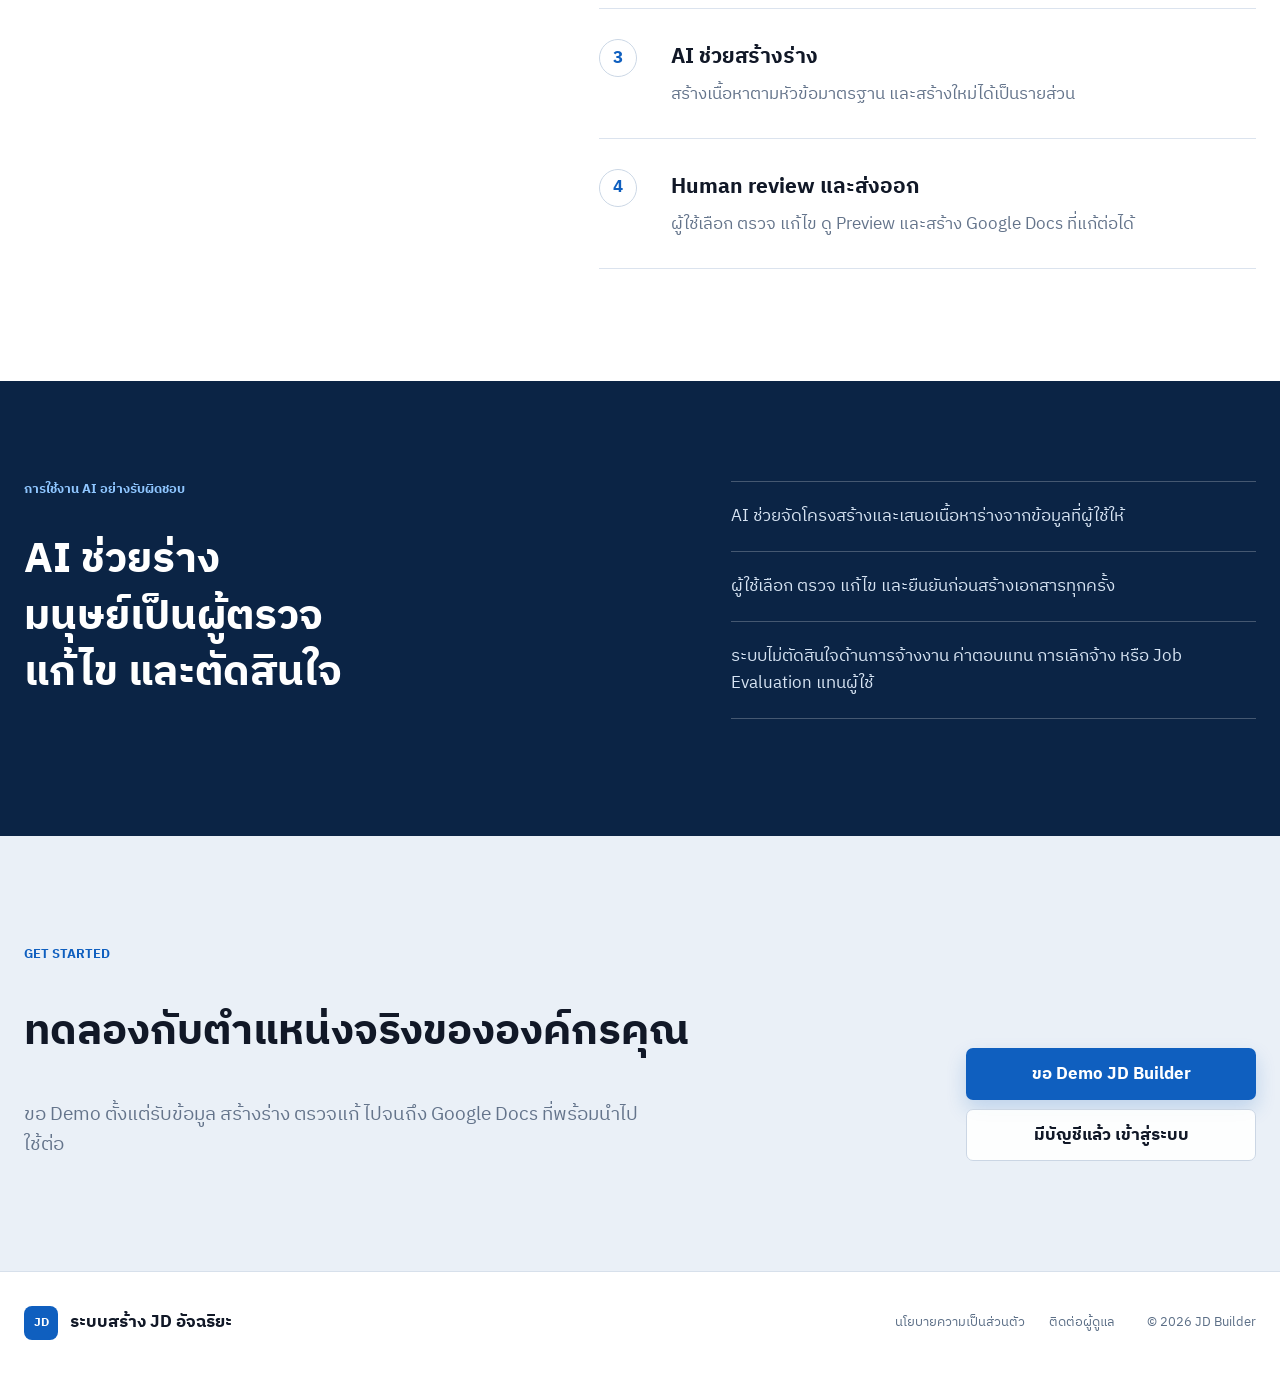
==== commit 387333a8: "Show JD transformation and HR-ready outputs" ====
--- a/index.html
+++ b/index.html
@@ -3,15 +3,15 @@
 <head>
   <meta charset="utf-8">
   <meta name="viewport" content="width=device-width, initial-scale=1">
-  <meta name="description" content="เปลี่ยนข้อมูลตำแหน่งให้เป็น JD ที่พร้อมใช้ ด้วย Workflow ที่เชื่อม Business Context และ Competency พร้อม AI ช่วยร่างและ Human review">
+  <meta name="description" content="เปลี่ยนข้อมูลตำแหน่งให้เป็น JD 19 หมวด พร้อมข้อมูลประกอบ Job Evaluation และแนวทางนำไปใช้ต่อในงาน HR โดยมีมนุษย์ตรวจและยืนยันก่อนใช้งาน">
   <meta name="theme-color" content="#f7f8fb">
   <meta property="og:type" content="website">
-  <meta property="og:title" content="JD Builder — เปลี่ยนข้อมูลตำแหน่ง ให้เป็น JD ที่พร้อมใช้">
-  <meta property="og:description" content="สร้าง JD อย่างเป็นระบบ ด้วย AI ที่ HR ยังควบคุมได้">
+  <meta property="og:title" content="JD Builder — จากข้อมูลตำแหน่ง สู่ JD 19 หมวด">
+  <meta property="og:description" content="มากกว่าเอกสารบรรยายงาน — JD 19 หมวด พร้อมข้อมูลประกอบ Job Evaluation และแนวทางนำไปใช้ต่อในงาน HR">
   <meta property="og:url" content="https://dewtt48.github.io/smart-jd-builder/">
   <meta property="og:image" content="https://dewtt48.github.io/smart-jd-builder/assets/og-jd-builder.png">
-  <meta property="og:image:alt" content="JD Builder — เปลี่ยนข้อมูลตำแหน่ง ให้เป็น JD ที่พร้อมใช้">
-  <title>JD Builder — เปลี่ยนข้อมูลตำแหน่ง ให้เป็น JD ที่พร้อมใช้</title>
+  <meta property="og:image:alt" content="JD Builder — จากข้อมูลตำแหน่งสู่ JD 19 หมวด พร้อม Job Evaluation และแนวทางนำไปใช้ในงาน HR">
+  <title>JD Builder — จากข้อมูลตำแหน่ง สู่ JD 19 หมวด</title>
   <link rel="icon" href="data:image/svg+xml,%3Csvg xmlns='http://www.w3.org/2000/svg' viewBox='0 0 64 64'%3E%3Crect width='64' height='64' rx='12' fill='%230f5fbf'/%3E%3Ctext x='32' y='40' text-anchor='middle' font-family='Arial,sans-serif' font-size='24' font-weight='700' fill='white'%3EJD%3C/text%3E%3C/svg%3E">
   <link rel="preload" href="assets/fonts/ibm-plex-sans-thai-thai-400-normal.woff2" as="font" type="font/woff2" crossorigin>
   <link rel="preload" href="assets/fonts/ibm-plex-sans-thai-latin-400-normal.woff2" as="font" type="font/woff2" crossorigin>
@@ -32,7 +32,7 @@
       </a>
       <nav class="desktop-nav" aria-label="เมนูหลัก">
         <a href="#benefits">ประโยชน์</a>
-        <a href="#product">ระบบทำงานอย่างไร</a>
+        <a href="#transformation">ระบบทำงานอย่างไร</a>
         <a href="#trust">การใช้งานอย่างรับผิดชอบ</a>
       </nav>
       <div class="nav-actions">
@@ -45,7 +45,7 @@
     </div>
     <div class="mobile-nav" data-mobile-nav>
       <a href="#benefits">ประโยชน์</a>
-      <a href="#product">ระบบทำงานอย่างไร</a>
+      <a href="#transformation">ระบบทำงานอย่างไร</a>
       <a href="#trust">การใช้งานอย่างรับผิดชอบ</a>
       <button type="button" data-open-contact>ติดต่อผู้ดูแล</button>
       <a data-login-link href="#">เข้าสู่ระบบ</a>
@@ -114,7 +114,7 @@
       <div class="section-shell">
         <div class="section-intro reveal">
           <p class="eyebrow">FROM INPUT TO USABLE JD</p>
-          <h2 id="benefits-title">JD ที่เป็นมาตรฐาน<br>เริ่มจาก Workflow ที่เป็นระบบ</h2>
+          <h2 id="benefits-title">JD ที่เป็นมาตรฐาน เริ่มจาก Workflow ที่เป็นระบบ</h2>
           <p>ลดการเริ่มใหม่จากเอกสารเก่าและข้อมูลกระจัดกระจาย พร้อมรักษาบริบทขององค์กรไว้ในทุกตำแหน่ง</p>
         </div>
         <div class="benefit-grid">
@@ -146,7 +146,7 @@
       <div class="section-shell difference-layout reveal">
         <div class="difference-copy">
           <p class="eyebrow">MORE THAN AI TEXT</p>
-          <h2 id="difference-title">ไม่ใช่แค่ให้ AI<br>เขียนข้อความ</h2>
+          <h2 id="difference-title">ไม่ใช่แค่ให้ AI เขียนข้อความ</h2>
           <p>JD Builder ออกแบบมาเพื่อจัดกระบวนการทำ JD ตั้งแต่ข้อมูลต้นทาง ไปจนถึงเอกสารที่ทีม HR ตรวจสอบและนำไปใช้ต่อได้จริง</p>
         </div>
         <div class="difference-compare">
@@ -160,6 +160,102 @@
             <strong>Input → Context → AI → Review → Docs</strong>
             <p>ทุกขั้นเชื่อมต่อกัน และ HR ยังควบคุมเนื้อหาก่อนนำไปใช้งาน</p>
           </div>
+        </div>
+      </div>
+    </section>
+
+    <section class="section transformation-section" id="transformation" aria-labelledby="transformation-title">
+      <div class="section-shell">
+        <div class="transformation-heading reveal">
+          <div>
+            <p class="eyebrow">FROM REAL INPUT TO HR-READY JD</p>
+            <h2 id="transformation-title">ให้ข้อมูลตำแหน่งที่คุณมี ได้กลับมามากกว่าคำบรรยายงาน</h2>
+          </div>
+          <p>ตัวอย่างจากตำแหน่ง Account Executive ระบบเชื่อมข้อมูลตำแหน่ง บริบทธุรกิจ และ Competency ให้เป็นเอกสารที่พร้อมตรวจและนำไปใช้ต่อ</p>
+        </div>
+
+        <div class="transformation-flow reveal">
+          <article class="input-example" aria-labelledby="input-example-title">
+            <div class="example-label">
+              <span>01</span>
+              <div>
+                <small>ข้อมูลที่ผู้ใช้กรอก</small>
+                <h3 id="input-example-title">Account Executive</h3>
+              </div>
+            </div>
+            <div class="input-field">
+              <small>เหตุผลที่ต้องมีตำแหน่งนี้</small>
+              <p>ดูแลการขายและประสานงานกับลูกค้า เพื่อสร้างโอกาสทางธุรกิจและสนับสนุนยอดขายของบริษัท</p>
+            </div>
+            <div class="input-field">
+              <small>งานหลักที่รับผิดชอบ</small>
+              <p>ติดต่อ Prospect ติดตามลูกค้า จัดทำใบเสนอราคา ประสานงานทีมที่ปรึกษา และอัปเดต Sales Pipeline</p>
+            </div>
+            <div class="input-field">
+              <small>ผลลัพธ์ที่ต้องส่งมอบ</small>
+              <p>รายงาน Pipeline ใบเสนอราคา นัดหมายลูกค้า และข้อมูลลูกค้าที่เป็นปัจจุบัน</p>
+            </div>
+            <div class="input-field">
+              <small>ตัวชี้วัดความสำเร็จ</small>
+              <p>จำนวน Lead มูลค่า Pipeline อัตราปิดการขาย และความเร็วในการตอบลูกค้า</p>
+            </div>
+          </article>
+
+          <div class="transformation-bridge" aria-hidden="true">
+            <span>AI ช่วยจัดโครงสร้าง</span>
+            <b>→</b>
+            <small>Human review</small>
+          </div>
+
+          <article class="output-example" aria-labelledby="output-example-title">
+            <div class="example-label output-label">
+              <span>02</span>
+              <div>
+                <small>สิ่งที่ระบบจัดทำให้</small>
+                <h3 id="output-example-title">JD 19 หมวด</h3>
+              </div>
+              <em>พร้อมตรวจและแก้ไข</em>
+            </div>
+
+            <div class="output-primary">
+              <p class="output-kicker">JOB DESCRIPTION</p>
+              <h4>รายละเอียดงานที่เชื่อมกับธุรกิจ</h4>
+              <div class="output-tags" aria-label="ตัวอย่างองค์ประกอบใน JD">
+                <span>วัตถุประสงค์ของตำแหน่ง</span>
+                <span>ความเชื่อมโยงกับธุรกิจ</span>
+                <span>ความรับผิดชอบและผลลัพธ์</span>
+                <span>KPI และเกณฑ์ความสำเร็จ</span>
+                <span>Competency</span>
+                <span>บริบทและสภาพการทำงาน</span>
+              </div>
+            </div>
+
+            <div class="output-extension-grid">
+              <section class="output-extension">
+                <div class="extension-icon" aria-hidden="true">JE</div>
+                <div>
+                  <p class="output-kicker">JOB EVALUATION INPUT</p>
+                  <h4>ข้อมูลประกอบการประเมินค่างาน</h4>
+                  <p>สรุป Knowledge, Problem Solving, Business Impact, Decision Authority, People Leadership และ Stakeholder Complexity เพื่อใช้ประกอบการพิจารณาโดยผู้เชี่ยวชาญ</p>
+                </div>
+              </section>
+              <section class="output-extension">
+                <div class="extension-icon" aria-hidden="true">HR</div>
+                <div>
+                  <p class="output-kicker">HR APPLICATION GUIDE</p>
+                  <h4>แนวทางนำไปใช้ต่อในงาน HR</h4>
+                  <div class="hr-use-list">
+                    <span>Recruitment &amp; Selection</span>
+                    <span>Performance Management</span>
+                    <span>Learning &amp; Development</span>
+                    <span>Job Evaluation</span>
+                  </div>
+                </div>
+              </section>
+            </div>
+
+            <p class="output-note"><span aria-hidden="true">✓</span> AI ช่วยจัดโครงสร้าง — HR ตรวจ แก้ไข และยืนยันก่อนนำไปใช้จริง</p>
+          </article>
         </div>
       </div>
     </section>
@@ -184,8 +280,8 @@
           <div id="panel-workspace" class="product-panel is-active" role="tabpanel" aria-labelledby="tab-workspace" data-panel="workspace">
             <div class="product-copy">
               <p class="product-kicker">DOCUMENT PREVIEW</p>
-              <h3>อ่านง่ายเหมือนเอกสารจริง ก่อนส่งออก</h3>
-              <p>ตรวจโครงสร้าง หัวข้อ และตารางในรูปแบบใกล้เคียง Google Docs ก่อนสร้างเอกสารใช้งาน</p>
+              <h3>เห็น JD 19 หมวดในรูปแบบเอกสารจริงก่อนส่งออก</h3>
+              <p>ตรวจตั้งแต่ความเชื่อมโยงกับธุรกิจ ตารางความรับผิดชอบ ไปจนถึงข้อมูลประกอบ Job Evaluation และคำแนะนำการนำไปใช้ในงาน HR</p>
             </div>
             <figure class="product-visual">
               <div class="ui-shot ui-document" role="img" aria-label="ตัวอย่าง Document Preview ของตำแหน่ง Account Executive">
@@ -196,12 +292,16 @@
                   <p class="ui-meta">Sales / Business Development · รายงานตรงต่อ Sales Manager</p>
                   <div class="ui-rule"></div>
                   <h5>1. วัตถุประสงค์ของตำแหน่ง</h5>
-                  <p>สร้างและรักษาความสัมพันธ์กับลูกค้า นำเสนอโซลูชัน และสนับสนุนเป้าหมายการขายขององค์กร</p>
+                  <p>รับผิดชอบในการสร้างและรักษาความสัมพันธ์กับลูกค้า เพื่อนำเสนอโซลูชันและสนับสนุนการเติบโตของธุรกิจอย่างยั่งยืน</p>
+                  <h5>2. ความเชื่อมโยงกับธุรกิจ</h5>
+                  <p>เป็นด่านหน้าในการสร้างโอกาสทางธุรกิจ ติดตามลูกค้า และสนับสนุนการบรรลุเป้าหมายการขายขององค์กร</p>
                   <h5>3. ความรับผิดชอบหลัก</h5>
                   <div class="ui-doc-table">
                     <div class="ui-doc-head"><span>ลำดับ</span><span>ความรับผิดชอบหลัก</span><span>รายละเอียด</span><span>ผลลัพธ์ที่คาดหวัง</span></div>
-                    <div class="ui-doc-row"><span>1</span><span>บริหารเป้าหมายการขาย</span><span>ติดตามโอกาสและข้อมูลลูกค้า</span><span>ยอดขายตามเป้าหมาย</span></div>
-                    <div class="ui-doc-row"><span>2</span><span>ดูแลความสัมพันธ์ลูกค้า</span><span>ประสานงานและติดตามต่อเนื่อง</span><span>ลูกค้าได้รับการดูแล</span></div>
+                    <div class="ui-doc-row"><span>1</span><span>การบรรลุเป้าหมายการขาย</span><span>บรรลุเป้าหมายยอดขายและขยายฐานลูกค้า</span><span>ยอดขายและลูกค้าใหม่ตามเป้าหมาย</span></div>
+                    <div class="ui-doc-row"><span>2</span><span>การบริหารความสัมพันธ์ลูกค้า</span><span>ดูแล Prospect และลูกค้าปัจจุบันอย่างต่อเนื่อง</span><span>ความสัมพันธ์ที่ดีและลูกค้าพึงพอใจ</span></div>
+                    <div class="ui-doc-row"><span>3</span><span>การจัดการ Sales Pipeline</span><span>อัปเดตข้อมูลการขายให้เป็นปัจจุบันและวิเคราะห์ได้</span><span>Pipeline ที่ถูกต้องและรายงานพร้อมใช้</span></div>
+                    <div class="ui-doc-row"><span>4</span><span>การประสานงานภายใน</span><span>ส่งต่อข้อมูลและประสานทีมที่ปรึกษาและ Delivery</span><span>ส่งมอบบริการได้ราบรื่น</span></div>
                   </div>
                 </div>
               </div>
@@ -251,7 +351,7 @@
                   <div class="ui-batch-head"><span>ตำแหน่ง</span><span>หน่วยงาน</span><span>สถานะ</span><span></span></div>
                   <div><strong>Marketing Coordinator</strong><span>Marketing</span><em>รอดำเนินการ</em><span class="ui-button">เลือก</span></div>
                   <div><strong>IT Support Specialist</strong><span>Information Technology</span><em>นำเข้าแล้ว</em><span class="ui-button">เปิด Workspace</span></div>
-                  <div><strong>Finance Officer</strong><span>Finance & Accounting</span><em>รอดำเนินการ</em><span class="ui-button">เลือก</span></div>
+                  <div><strong>Finance Officer</strong><span>Finance &amp; Accounting</span><em>รอดำเนินการ</em><span class="ui-button">เลือก</span></div>
                 </div>
               </div>
             </figure>
@@ -264,7 +364,7 @@
       <div class="section-shell process-layout">
         <div class="process-copy reveal">
           <p class="eyebrow">A CLEAR PROCESS</p>
-          <h2 id="process-title">จากข้อมูลตำแหน่ง<br>สู่เอกสารที่พร้อมใช้</h2>
+          <h2 id="process-title">จากข้อมูลตำแหน่ง สู่เอกสารที่พร้อมใช้</h2>
           <p>ระบบช่วยจัดกระบวนการและสร้างร่าง โดยผู้ใช้ยังควบคุมเนื้อหาทุกขั้นตอน</p>
         </div>
         <ol class="process-list">
@@ -298,7 +398,7 @@
       <div class="section-shell contact-layout reveal">
         <div>
           <p class="eyebrow">GET STARTED</p>
-          <h2 id="contact-title">ทดลองกับตำแหน่งจริง<br>ขององค์กรคุณ</h2>
+          <h2 id="contact-title">ทดลองกับตำแหน่งจริงขององค์กรคุณ</h2>
           <p>ขอ Demo ตั้งแต่รับข้อมูล สร้างร่าง ตรวจแก้ ไปจนถึง Google Docs ที่พร้อมนำไปใช้ต่อ</p>
         </div>
         <div class="contact-actions">
--- a/styles.css
+++ b/styles.css
@@ -104,6 +104,23 @@
   -webkit-font-smoothing: antialiased;
 }
 
+h1,
+h2,
+h3 {
+  overflow-wrap: normal;
+  word-break: normal;
+  line-break: loose;
+  text-wrap: balance;
+}
+
+p,
+li {
+  overflow-wrap: normal;
+  word-break: normal;
+  line-break: loose;
+  text-wrap: pretty;
+}
+
 body.dialog-open {
   overflow: hidden;
 }
@@ -738,6 +755,302 @@
   color: #d7e4f3;
 }
 
+.transformation-section {
+  background: #ffffff;
+}
+
+.transformation-heading {
+  display: grid;
+  grid-template-columns: minmax(0, 1.18fr) minmax(300px, 0.72fr);
+  gap: 70px;
+  align-items: end;
+  margin-bottom: 46px;
+}
+
+.transformation-heading h2 {
+  max-width: 780px;
+}
+
+.transformation-heading > p {
+  margin: 0 0 7px;
+  color: var(--muted);
+  font-size: 18px;
+}
+
+.transformation-flow {
+  display: grid;
+  grid-template-columns: minmax(310px, 0.8fr) 70px minmax(0, 1.45fr);
+  align-items: stretch;
+}
+
+.input-example,
+.output-example {
+  min-width: 0;
+  border: 1px solid #d6e0ec;
+  border-radius: 12px;
+  background: #ffffff;
+  box-shadow: 0 18px 50px rgba(19, 42, 74, 0.08);
+}
+
+.input-example {
+  padding: 26px;
+  background: #f7f9fc;
+}
+
+.example-label {
+  display: flex;
+  align-items: center;
+  gap: 13px;
+  margin-bottom: 22px;
+}
+
+.example-label > span {
+  width: 38px;
+  height: 38px;
+  display: grid;
+  place-items: center;
+  flex: 0 0 38px;
+  border-radius: 50%;
+  color: var(--blue);
+  background: #e7f0fc;
+  font-size: 12px;
+  font-weight: 700;
+}
+
+.example-label small,
+.example-label h3 {
+  display: block;
+}
+
+.example-label small {
+  color: #6a7c92;
+  font-size: 12px;
+  font-weight: 600;
+}
+
+.example-label h3 {
+  margin: 1px 0 0;
+  font-size: 22px;
+  line-height: 1.25;
+}
+
+.input-field {
+  padding: 17px 0;
+  border-top: 1px solid #dce4ef;
+}
+
+.input-field small {
+  display: block;
+  margin-bottom: 6px;
+  color: #53677f;
+  font-size: 12px;
+  font-weight: 700;
+}
+
+.input-field p {
+  margin: 0;
+  color: #263a53;
+  font-size: 15px;
+  line-height: 1.7;
+}
+
+.transformation-bridge {
+  position: relative;
+  display: flex;
+  align-items: center;
+  justify-content: center;
+  flex-direction: column;
+  gap: 4px;
+  color: var(--blue);
+  text-align: center;
+}
+
+.transformation-bridge::before {
+  content: "";
+  position: absolute;
+  z-index: 0;
+  top: 50%;
+  right: 0;
+  left: 0;
+  height: 1px;
+  background: #bdcce0;
+}
+
+.transformation-bridge span,
+.transformation-bridge small,
+.transformation-bridge b {
+  position: relative;
+  z-index: 1;
+  background: #ffffff;
+}
+
+.transformation-bridge span {
+  padding: 5px 4px;
+  font-size: 10px;
+  font-weight: 700;
+}
+
+.transformation-bridge b {
+  width: 40px;
+  height: 40px;
+  display: grid;
+  place-items: center;
+  border: 1px solid #b8cae0;
+  border-radius: 50%;
+  color: #ffffff;
+  background: var(--blue);
+  font-size: 22px;
+  line-height: 1;
+}
+
+.transformation-bridge small {
+  padding: 4px;
+  color: #718198;
+  font-size: 9px;
+  font-weight: 600;
+}
+
+.output-example {
+  overflow: hidden;
+  padding: 26px;
+}
+
+.output-label {
+  margin-bottom: 20px;
+}
+
+.output-label > em {
+  margin-left: auto;
+  padding: 6px 11px;
+  border-radius: 999px;
+  color: var(--green);
+  background: #e7f5ef;
+  font-size: 11px;
+  font-style: normal;
+  font-weight: 700;
+}
+
+.output-primary {
+  padding: 24px;
+  border-radius: 9px;
+  color: #ffffff;
+  background: var(--navy);
+}
+
+.output-kicker {
+  margin: 0 0 6px;
+  color: var(--blue);
+  font-size: 10px;
+  font-weight: 700;
+  letter-spacing: 0.08em;
+}
+
+.output-primary .output-kicker {
+  color: #8fc6ff;
+}
+
+.output-primary h4,
+.output-extension h4 {
+  margin: 0;
+  font-size: 19px;
+  line-height: 1.35;
+}
+
+.output-tags {
+  display: flex;
+  flex-wrap: wrap;
+  gap: 7px;
+  margin-top: 18px;
+}
+
+.output-tags span {
+  padding: 6px 9px;
+  border: 1px solid rgba(255, 255, 255, 0.2);
+  border-radius: 5px;
+  color: #dfeafb;
+  background: rgba(255, 255, 255, 0.06);
+  font-size: 11px;
+}
+
+.output-extension-grid {
+  display: grid;
+  grid-template-columns: repeat(2, minmax(0, 1fr));
+  gap: 12px;
+  margin-top: 12px;
+}
+
+.output-extension {
+  min-width: 0;
+  display: grid;
+  grid-template-columns: 38px 1fr;
+  gap: 12px;
+  padding: 19px;
+  border: 1px solid #d8e2ee;
+  border-radius: 9px;
+  background: #f8fafc;
+}
+
+.extension-icon {
+  width: 38px;
+  height: 38px;
+  display: grid;
+  place-items: center;
+  border-radius: 7px;
+  color: var(--blue);
+  background: #e7f0fc;
+  font-size: 11px;
+  font-weight: 700;
+}
+
+.output-extension h4 {
+  font-size: 16px;
+}
+
+.output-extension > div:last-child > p:last-child {
+  margin: 9px 0 0;
+  color: #5d7088;
+  font-size: 12px;
+  line-height: 1.62;
+}
+
+.hr-use-list {
+  display: flex;
+  flex-wrap: wrap;
+  gap: 5px;
+  margin-top: 11px;
+}
+
+.hr-use-list span {
+  padding: 5px 7px;
+  border: 1px solid #d0ddea;
+  border-radius: 4px;
+  color: #405670;
+  background: #ffffff;
+  font-size: 10px;
+  font-weight: 600;
+}
+
+.output-note {
+  display: flex;
+  align-items: flex-start;
+  gap: 8px;
+  margin: 17px 0 0;
+  color: #5d7088;
+  font-size: 12px;
+}
+
+.output-note span {
+  width: 20px;
+  height: 20px;
+  display: grid;
+  place-items: center;
+  flex: 0 0 20px;
+  border-radius: 50%;
+  color: #ffffff;
+  background: var(--green);
+  font-size: 10px;
+}
+
 .product-section {
   background: var(--surface-soft);
 }
@@ -790,9 +1103,9 @@
 .product-panel {
   overflow: hidden;
   display: grid;
-  grid-template-columns: 0.72fr 1.5fr;
+  grid-template-columns: minmax(330px, 0.86fr) minmax(0, 1.5fr);
   align-items: stretch;
-  min-height: 550px;
+  min-height: 640px;
   border: 1px solid #d8e1ec;
   border-radius: 8px;
   background: #fff;
@@ -807,7 +1120,7 @@
   display: flex;
   flex-direction: column;
   justify-content: center;
-  padding: 48px;
+  padding: 50px;
 }
 
 .product-kicker {
@@ -842,7 +1155,7 @@
 
 .ui-shot {
   width: calc(100% - 38px);
-  min-height: 455px;
+  min-height: 545px;
   margin: 19px;
   overflow: hidden;
   border: 1px solid #cdd9e8;
@@ -889,7 +1202,7 @@
 
 .ui-paper {
   width: calc(100% - 64px);
-  min-height: 374px;
+  min-height: 464px;
   margin: 18px 32px 24px;
   padding: 27px 34px;
   border: 1px solid #d9e1eb;
@@ -1264,6 +1577,10 @@
   align-items: flex-end;
   justify-content: space-between;
   gap: 80px;
+}
+
+.contact-layout > div:first-child {
+  max-width: 760px;
 }
 
 .contact-actions {
@@ -1725,6 +2042,37 @@
     gap: 42px;
   }
 
+  .transformation-heading {
+    grid-template-columns: 1fr;
+    gap: 18px;
+  }
+
+  .transformation-heading > p {
+    max-width: 680px;
+  }
+
+  .transformation-flow {
+    grid-template-columns: 1fr;
+  }
+
+  .transformation-bridge {
+    min-height: 92px;
+    flex-direction: row;
+    gap: 7px;
+  }
+
+  .transformation-bridge::before {
+    top: 0;
+    bottom: 0;
+    left: 50%;
+    width: 1px;
+    height: auto;
+  }
+
+  .transformation-bridge b {
+    transform: rotate(90deg);
+  }
+
   .product-panel {
     grid-template-columns: 1fr;
   }
@@ -1977,6 +2325,52 @@
     font-size: 21px;
   }
 
+  .transformation-heading {
+    margin-bottom: 34px;
+  }
+
+  .transformation-heading > p {
+    font-size: 16px;
+  }
+
+  .input-example,
+  .output-example {
+    border-radius: 9px;
+  }
+
+  .input-example,
+  .output-example {
+    padding: 22px;
+  }
+
+  .input-field p {
+    font-size: 14px;
+  }
+
+  .transformation-bridge span {
+    max-width: 90px;
+  }
+
+  .output-label {
+    align-items: flex-start;
+    flex-wrap: wrap;
+  }
+
+  .output-label > em {
+    width: 100%;
+    margin-left: 51px;
+    background: transparent;
+    padding: 0;
+  }
+
+  .output-primary {
+    padding: 20px;
+  }
+
+  .output-extension-grid {
+    grid-template-columns: 1fr;
+  }
+
   .product-heading {
     display: block;
   }
@@ -2013,13 +2407,13 @@
   }
 
   .product-visual {
-    min-height: 290px;
+    min-height: 330px;
     align-items: flex-start;
   }
 
   .ui-shot {
     width: 170%;
-    min-height: 455px;
+    min-height: 565px;
     margin: 13px;
     flex: 0 0 170%;
     transform: scale(0.55);
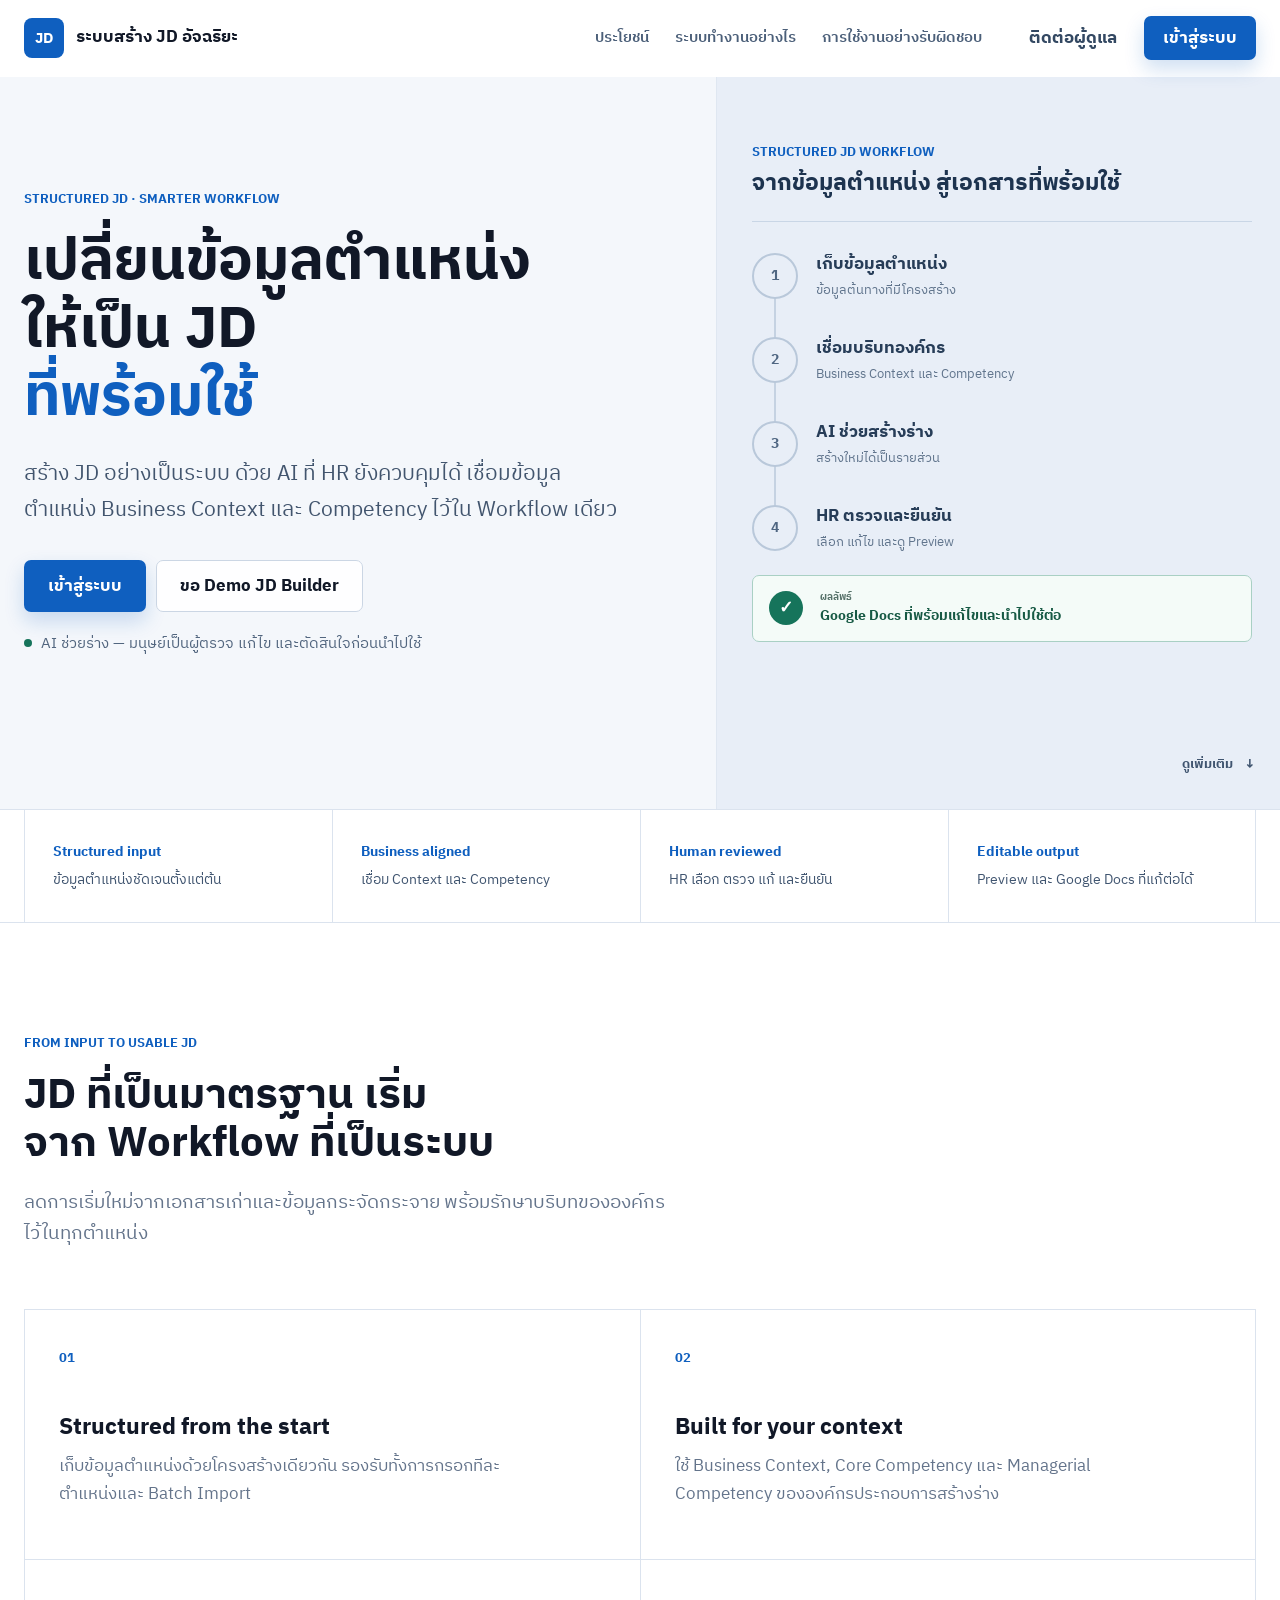
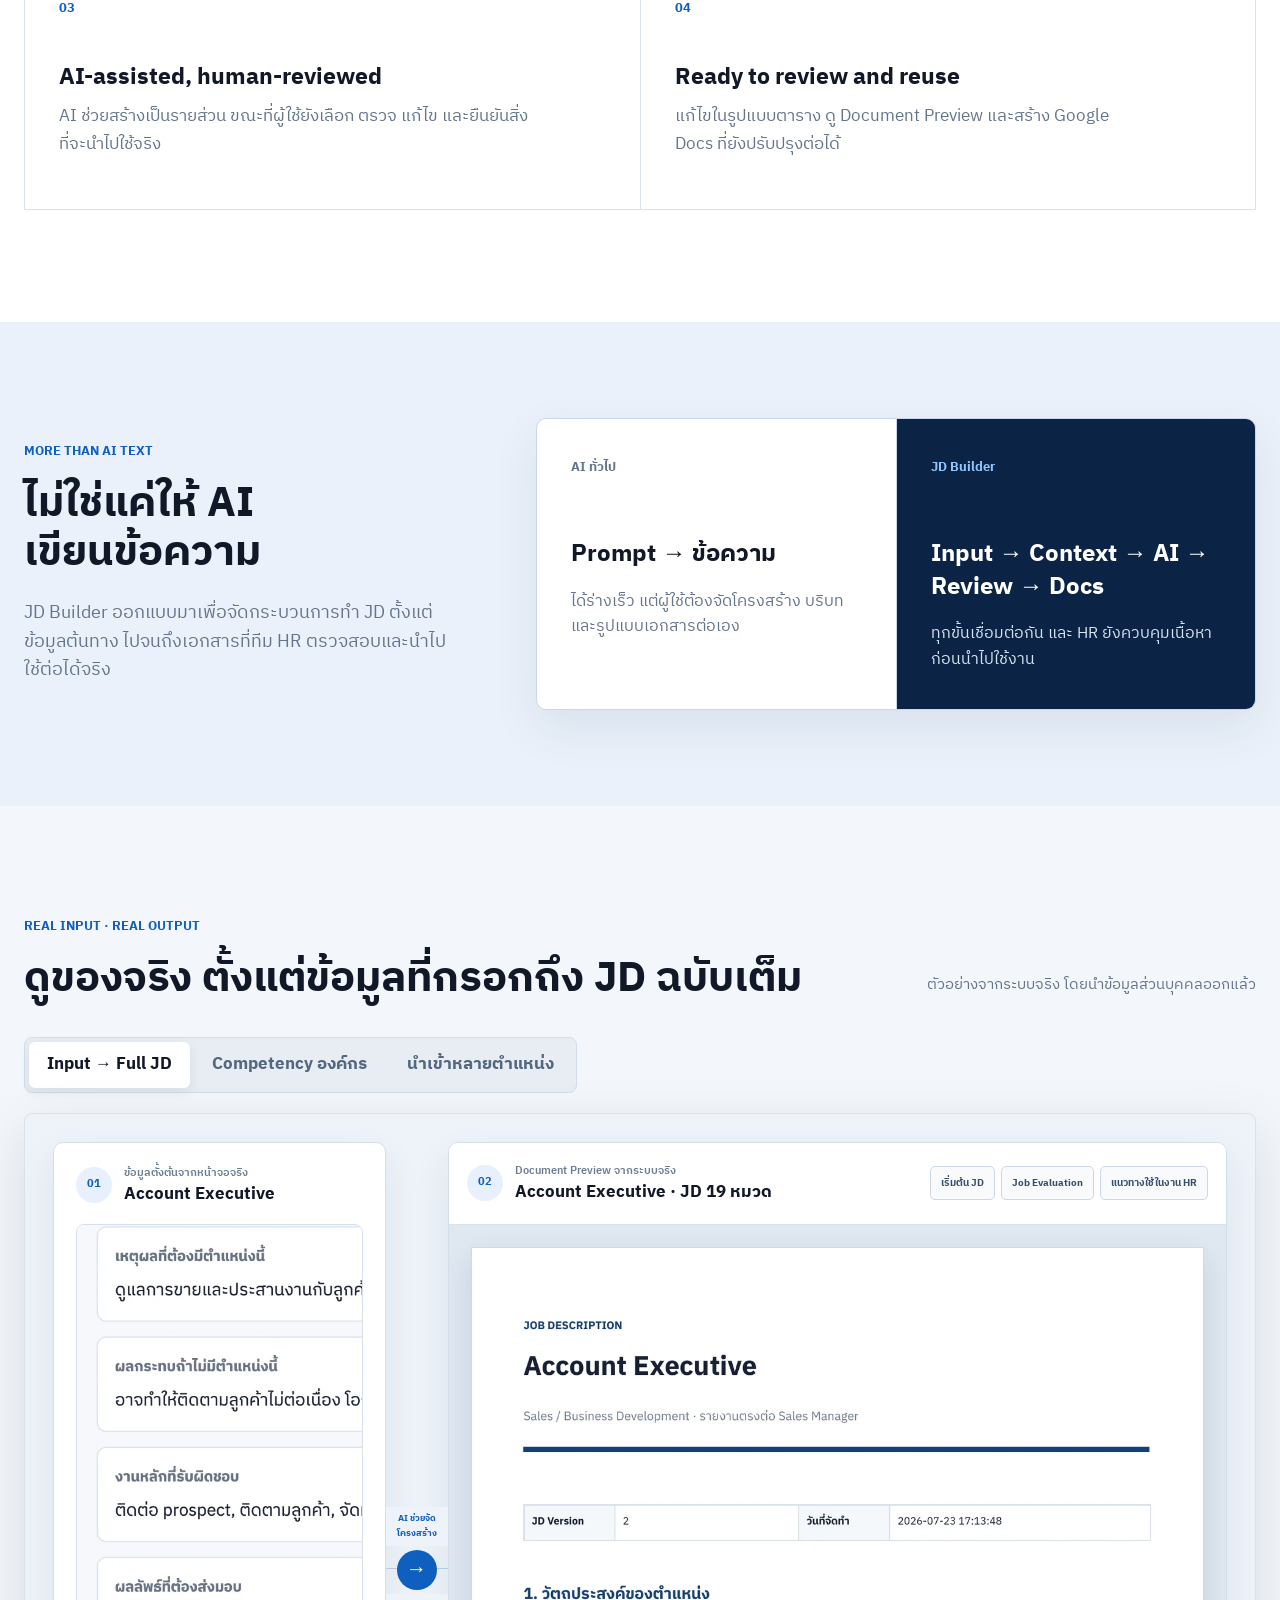
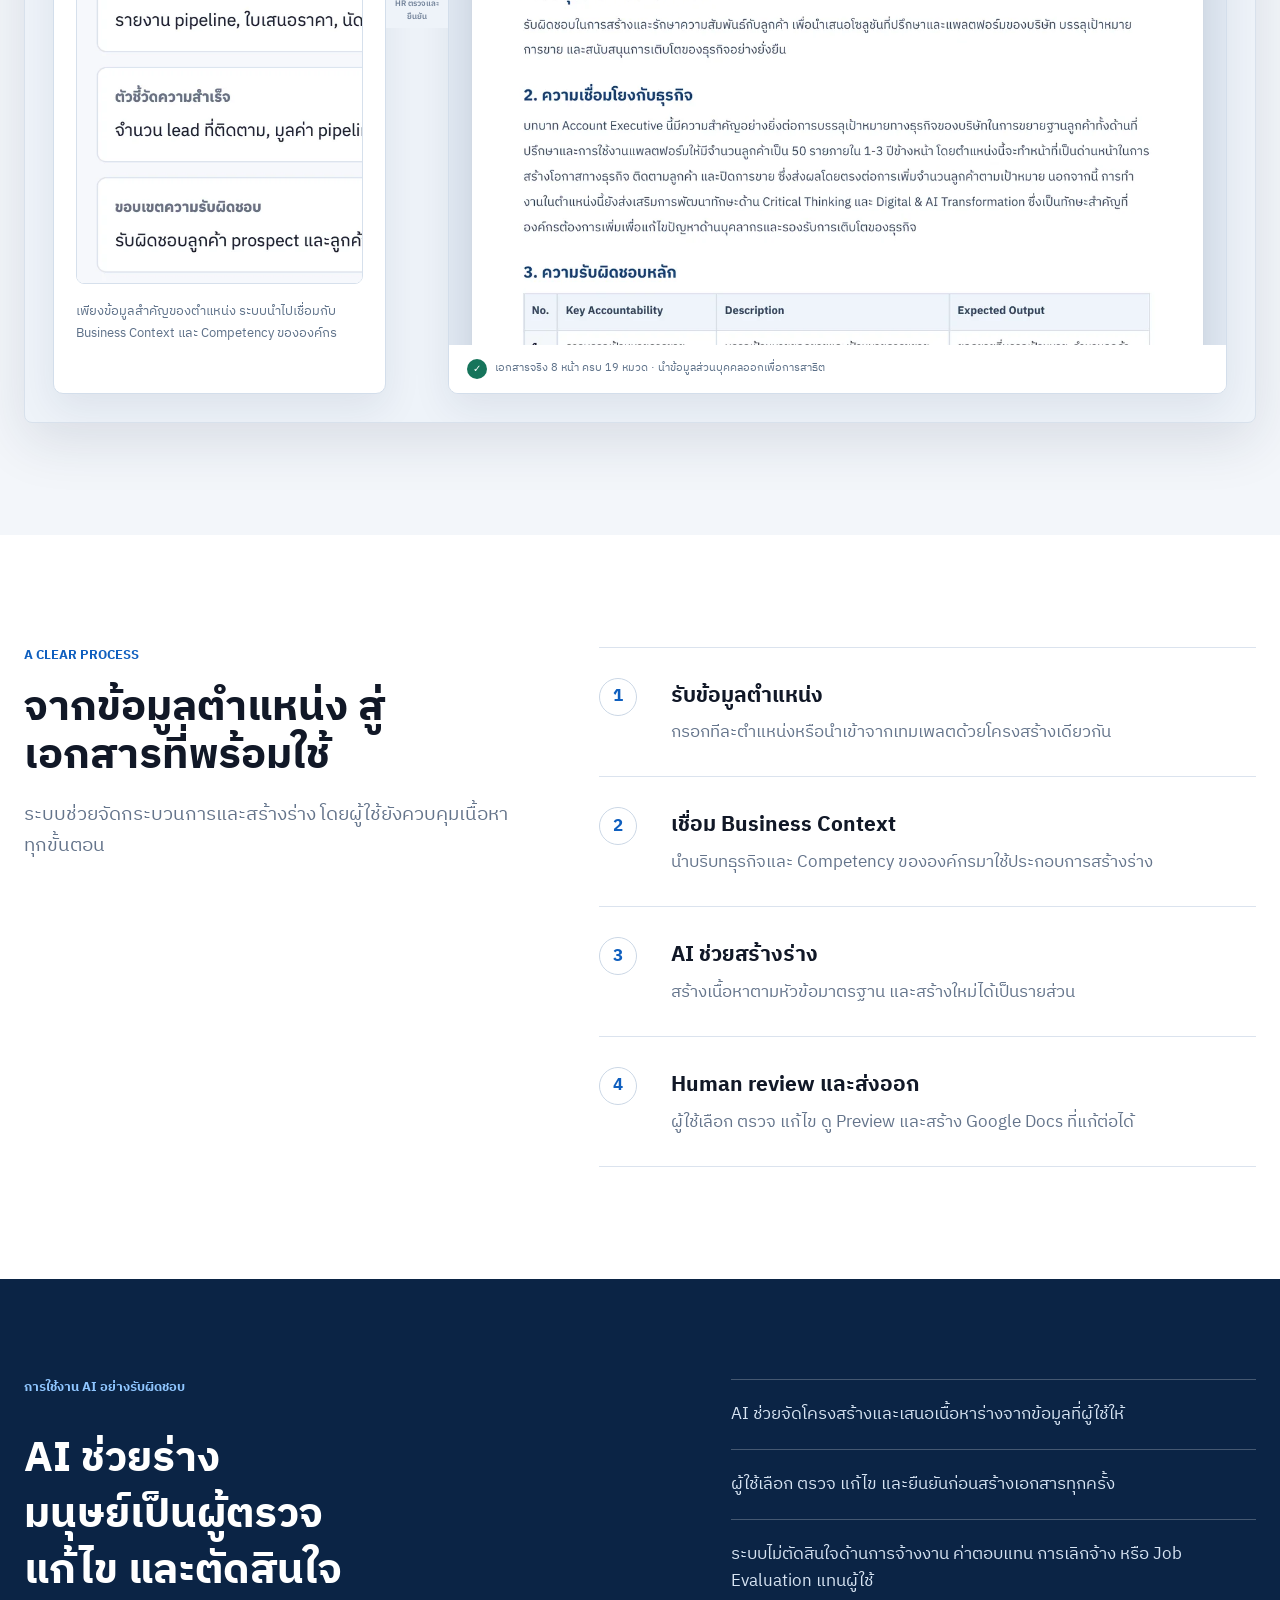
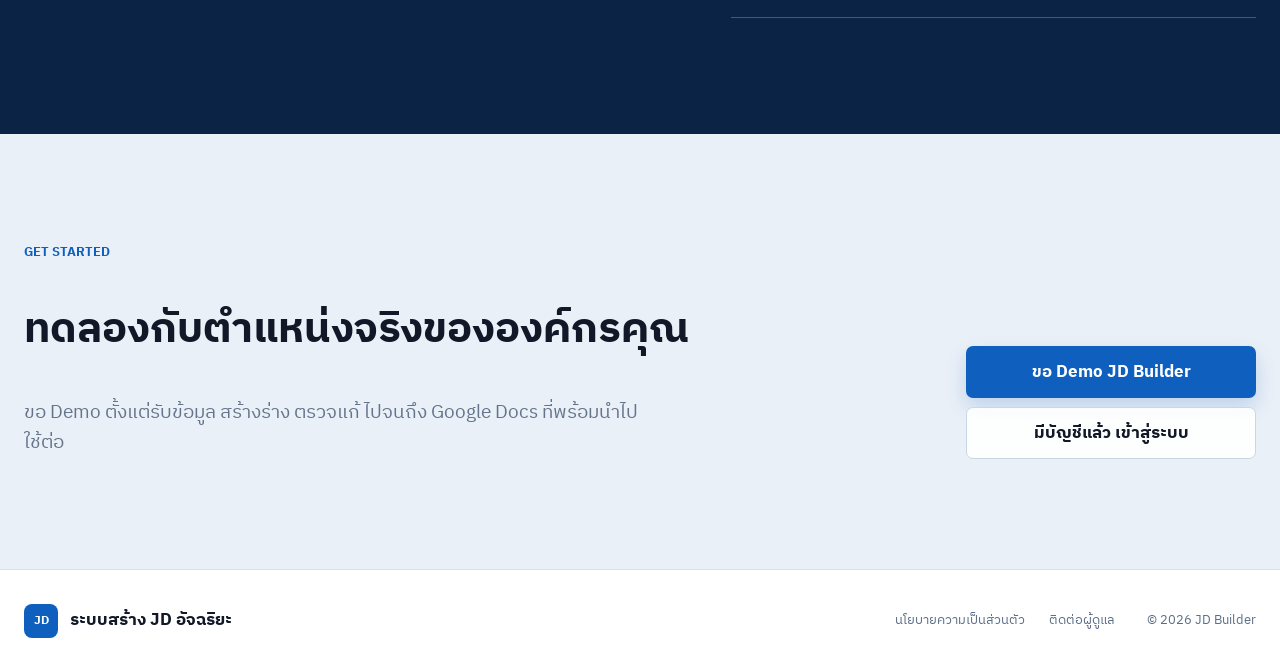
==== commit 2df59032: "Show real sanitized JD in landing preview" ====
--- a/index.html
+++ b/index.html
@@ -164,148 +164,76 @@
       </div>
     </section>
 
-    <section class="section transformation-section" id="transformation" aria-labelledby="transformation-title">
-      <div class="section-shell">
-        <div class="transformation-heading reveal">
-          <div>
-            <p class="eyebrow">FROM REAL INPUT TO HR-READY JD</p>
-            <h2 id="transformation-title">ให้ข้อมูลตำแหน่งที่คุณมี ได้กลับมามากกว่าคำบรรยายงาน</h2>
-          </div>
-          <p>ตัวอย่างจากตำแหน่ง Account Executive ระบบเชื่อมข้อมูลตำแหน่ง บริบทธุรกิจ และ Competency ให้เป็นเอกสารที่พร้อมตรวจและนำไปใช้ต่อ</p>
-        </div>
-
-        <div class="transformation-flow reveal">
-          <article class="input-example" aria-labelledby="input-example-title">
-            <div class="example-label">
-              <span>01</span>
-              <div>
-                <small>ข้อมูลที่ผู้ใช้กรอก</small>
-                <h3 id="input-example-title">Account Executive</h3>
-              </div>
-            </div>
-            <div class="input-field">
-              <small>เหตุผลที่ต้องมีตำแหน่งนี้</small>
-              <p>ดูแลการขายและประสานงานกับลูกค้า เพื่อสร้างโอกาสทางธุรกิจและสนับสนุนยอดขายของบริษัท</p>
-            </div>
-            <div class="input-field">
-              <small>งานหลักที่รับผิดชอบ</small>
-              <p>ติดต่อ Prospect ติดตามลูกค้า จัดทำใบเสนอราคา ประสานงานทีมที่ปรึกษา และอัปเดต Sales Pipeline</p>
-            </div>
-            <div class="input-field">
-              <small>ผลลัพธ์ที่ต้องส่งมอบ</small>
-              <p>รายงาน Pipeline ใบเสนอราคา นัดหมายลูกค้า และข้อมูลลูกค้าที่เป็นปัจจุบัน</p>
-            </div>
-            <div class="input-field">
-              <small>ตัวชี้วัดความสำเร็จ</small>
-              <p>จำนวน Lead มูลค่า Pipeline อัตราปิดการขาย และความเร็วในการตอบลูกค้า</p>
-            </div>
-          </article>
-
-          <div class="transformation-bridge" aria-hidden="true">
-            <span>AI ช่วยจัดโครงสร้าง</span>
-            <b>→</b>
-            <small>Human review</small>
-          </div>
-
-          <article class="output-example" aria-labelledby="output-example-title">
-            <div class="example-label output-label">
-              <span>02</span>
-              <div>
-                <small>สิ่งที่ระบบจัดทำให้</small>
-                <h3 id="output-example-title">JD 19 หมวด</h3>
-              </div>
-              <em>พร้อมตรวจและแก้ไข</em>
-            </div>
-
-            <div class="output-primary">
-              <p class="output-kicker">JOB DESCRIPTION</p>
-              <h4>รายละเอียดงานที่เชื่อมกับธุรกิจ</h4>
-              <div class="output-tags" aria-label="ตัวอย่างองค์ประกอบใน JD">
-                <span>วัตถุประสงค์ของตำแหน่ง</span>
-                <span>ความเชื่อมโยงกับธุรกิจ</span>
-                <span>ความรับผิดชอบและผลลัพธ์</span>
-                <span>KPI และเกณฑ์ความสำเร็จ</span>
-                <span>Competency</span>
-                <span>บริบทและสภาพการทำงาน</span>
-              </div>
-            </div>
-
-            <div class="output-extension-grid">
-              <section class="output-extension">
-                <div class="extension-icon" aria-hidden="true">JE</div>
-                <div>
-                  <p class="output-kicker">JOB EVALUATION INPUT</p>
-                  <h4>ข้อมูลประกอบการประเมินค่างาน</h4>
-                  <p>สรุป Knowledge, Problem Solving, Business Impact, Decision Authority, People Leadership และ Stakeholder Complexity เพื่อใช้ประกอบการพิจารณาโดยผู้เชี่ยวชาญ</p>
-                </div>
-              </section>
-              <section class="output-extension">
-                <div class="extension-icon" aria-hidden="true">HR</div>
-                <div>
-                  <p class="output-kicker">HR APPLICATION GUIDE</p>
-                  <h4>แนวทางนำไปใช้ต่อในงาน HR</h4>
-                  <div class="hr-use-list">
-                    <span>Recruitment &amp; Selection</span>
-                    <span>Performance Management</span>
-                    <span>Learning &amp; Development</span>
-                    <span>Job Evaluation</span>
-                  </div>
-                </div>
-              </section>
-            </div>
-
-            <p class="output-note"><span aria-hidden="true">✓</span> AI ช่วยจัดโครงสร้าง — HR ตรวจ แก้ไข และยืนยันก่อนนำไปใช้จริง</p>
-          </article>
-        </div>
-      </div>
-    </section>
-
-    <section class="section product-section" id="product" aria-labelledby="product-title">
+    <section class="section product-section" id="transformation" aria-labelledby="product-title">
       <div class="section-shell">
         <div class="product-heading reveal">
           <div>
-            <p class="eyebrow">ONE WORKSPACE</p>
-            <h2 id="product-title">เห็นงานจริง ก่อนสร้างเอกสาร</h2>
-          </div>
-          <p>ตัวอย่างหน้าจอเวอร์ชันปัจจุบัน โดยไม่ใช้ข้อมูลส่วนบุคคล</p>
+            <p class="eyebrow">REAL INPUT · REAL OUTPUT</p>
+            <h2 id="product-title">ดูของจริง ตั้งแต่ข้อมูลที่กรอกถึง JD ฉบับเต็ม</h2>
+          </div>
+          <p>ตัวอย่างจากระบบจริง โดยนำข้อมูลส่วนบุคคลออกแล้ว</p>
         </div>
 
         <div class="product-tabs reveal" role="tablist" aria-label="ตัวอย่างหน้าจอระบบ">
-          <button id="tab-workspace" role="tab" aria-selected="true" aria-controls="panel-workspace" data-tab="workspace">ตัวอย่างเอกสาร</button>
+          <button id="tab-workspace" role="tab" aria-selected="true" aria-controls="panel-workspace" data-tab="workspace">Input → Full JD</button>
           <button id="tab-context" role="tab" aria-selected="false" aria-controls="panel-context" data-tab="context" tabindex="-1">Competency องค์กร</button>
           <button id="tab-batch" role="tab" aria-selected="false" aria-controls="panel-batch" data-tab="batch" tabindex="-1">นำเข้าหลายตำแหน่ง</button>
         </div>
 
         <div class="product-stage reveal">
-          <div id="panel-workspace" class="product-panel is-active" role="tabpanel" aria-labelledby="tab-workspace" data-panel="workspace">
-            <div class="product-copy">
-              <p class="product-kicker">DOCUMENT PREVIEW</p>
-              <h3>เห็น JD 19 หมวดในรูปแบบเอกสารจริงก่อนส่งออก</h3>
-              <p>ตรวจตั้งแต่ความเชื่อมโยงกับธุรกิจ ตารางความรับผิดชอบ ไปจนถึงข้อมูลประกอบ Job Evaluation และคำแนะนำการนำไปใช้ในงาน HR</p>
+          <div id="panel-workspace" class="product-panel product-panel-real is-active" role="tabpanel" aria-labelledby="tab-workspace" data-panel="workspace">
+            <div class="real-comparison">
+              <figure class="real-input">
+                <figcaption>
+                  <span class="real-step">01</span>
+                  <div>
+                    <small>ข้อมูลตั้งต้นจากหน้าจอจริง</small>
+                    <strong>Account Executive</strong>
+                  </div>
+                </figcaption>
+                <div class="real-input-frame">
+                  <img src="assets/demo-jd/account-executive-input.webp" width="2300" height="1075" alt="ตัวอย่างข้อมูลตำแหน่ง Account Executive ที่ผู้ใช้กรอกในระบบ โดยไม่มีข้อมูลส่วนบุคคล">
+                </div>
+                <p>เพียงข้อมูลสำคัญของตำแหน่ง ระบบนำไปเชื่อมกับ Business Context และ Competency ขององค์กร</p>
+              </figure>
+
+              <div class="real-flow" aria-hidden="true">
+                <span>AI ช่วยจัดโครงสร้าง</span>
+                <b>→</b>
+                <small>HR ตรวจและยืนยัน</small>
+              </div>
+
+              <section class="real-document" aria-labelledby="real-document-title">
+                <header class="document-toolbar">
+                  <div>
+                    <span class="real-step">02</span>
+                    <div>
+                      <small>Document Preview จากระบบจริง</small>
+                      <strong id="real-document-title">Account Executive · JD 19 หมวด</strong>
+                    </div>
+                  </div>
+                  <nav class="document-jumps" aria-label="ทางลัดในตัวอย่างเอกสาร">
+                    <button type="button" data-doc-target="jd-start">เริ่มต้น JD</button>
+                    <button type="button" data-doc-target="jd-evaluation">Job Evaluation</button>
+                    <button type="button" data-doc-target="jd-hr-guide">แนวทางใช้ในงาน HR</button>
+                  </nav>
+                </header>
+                <div class="document-scroll" data-document-scroll tabindex="0" aria-label="ตัวอย่าง JD Account Executive ฉบับเต็ม 8 หน้า เลื่อนเพื่ออ่าน">
+                  <img id="jd-start" src="assets/demo-jd/page-01.webp" width="1200" height="1695" alt="หน้า 1 ของ JD Account Executive: วัตถุประสงค์ ความเชื่อมโยงกับธุรกิจ และความรับผิดชอบหลัก">
+                  <img src="assets/demo-jd/page-02.webp" width="1200" height="1695" loading="lazy" alt="หน้า 2 ของ JD Account Executive: หน้าที่หลัก">
+                  <img src="assets/demo-jd/page-03.webp" width="1200" height="1695" loading="lazy" alt="หน้า 3 ของ JD Account Executive: ผลงาน KPI ขอบเขต และอำนาจการตัดสินใจ">
+                  <img src="assets/demo-jd/page-04.webp" width="1200" height="1695" loading="lazy" alt="หน้า 4 ของ JD Account Executive: ความสัมพันธ์ในการทำงาน คุณสมบัติ และ Competency">
+                  <img src="assets/demo-jd/page-05.webp" width="1200" height="1695" loading="lazy" alt="หน้า 5 ของ JD Account Executive: Competency และบริบทการทำงาน">
+                  <img id="jd-evaluation" src="assets/demo-jd/page-06.webp" width="1200" height="1695" loading="lazy" alt="หน้า 6 ของ JD Account Executive: ข้อมูลประกอบ Job Evaluation">
+                  <img id="jd-hr-guide" src="assets/demo-jd/page-07.webp" width="1200" height="1695" loading="lazy" alt="หน้า 7 ของ JD Account Executive: Checklist และแนวทางนำไปใช้ในงาน HR">
+                  <img src="assets/demo-jd/page-08.webp" width="1200" height="1695" loading="lazy" alt="หน้า 8 ของ JD Account Executive: แนวทางใช้ในงาน HR ข้อจำกัด และหมายเหตุการตรวจทานที่ลบข้อมูลส่วนบุคคลแล้ว">
+                </div>
+                <footer class="document-note">
+                  <span aria-hidden="true">✓</span>
+                  เอกสารจริง 8 หน้า ครบ 19 หมวด · นำข้อมูลส่วนบุคคลออกเพื่อการสาธิต
+                </footer>
+              </section>
             </div>
-            <figure class="product-visual">
-              <div class="ui-shot ui-document" role="img" aria-label="ตัวอย่าง Document Preview ของตำแหน่ง Account Executive">
-                <div class="ui-window-bar"><span></span><span></span><span></span><strong>Document Preview</strong></div>
-                <div class="ui-paper">
-                  <small>JOB DESCRIPTION</small>
-                  <h4>Account Executive</h4>
-                  <p class="ui-meta">Sales / Business Development · รายงานตรงต่อ Sales Manager</p>
-                  <div class="ui-rule"></div>
-                  <h5>1. วัตถุประสงค์ของตำแหน่ง</h5>
-                  <p>รับผิดชอบในการสร้างและรักษาความสัมพันธ์กับลูกค้า เพื่อนำเสนอโซลูชันและสนับสนุนการเติบโตของธุรกิจอย่างยั่งยืน</p>
-                  <h5>2. ความเชื่อมโยงกับธุรกิจ</h5>
-                  <p>เป็นด่านหน้าในการสร้างโอกาสทางธุรกิจ ติดตามลูกค้า และสนับสนุนการบรรลุเป้าหมายการขายขององค์กร</p>
-                  <h5>3. ความรับผิดชอบหลัก</h5>
-                  <div class="ui-doc-table">
-                    <div class="ui-doc-head"><span>ลำดับ</span><span>ความรับผิดชอบหลัก</span><span>รายละเอียด</span><span>ผลลัพธ์ที่คาดหวัง</span></div>
-                    <div class="ui-doc-row"><span>1</span><span>การบรรลุเป้าหมายการขาย</span><span>บรรลุเป้าหมายยอดขายและขยายฐานลูกค้า</span><span>ยอดขายและลูกค้าใหม่ตามเป้าหมาย</span></div>
-                    <div class="ui-doc-row"><span>2</span><span>การบริหารความสัมพันธ์ลูกค้า</span><span>ดูแล Prospect และลูกค้าปัจจุบันอย่างต่อเนื่อง</span><span>ความสัมพันธ์ที่ดีและลูกค้าพึงพอใจ</span></div>
-                    <div class="ui-doc-row"><span>3</span><span>การจัดการ Sales Pipeline</span><span>อัปเดตข้อมูลการขายให้เป็นปัจจุบันและวิเคราะห์ได้</span><span>Pipeline ที่ถูกต้องและรายงานพร้อมใช้</span></div>
-                    <div class="ui-doc-row"><span>4</span><span>การประสานงานภายใน</span><span>ส่งต่อข้อมูลและประสานทีมที่ปรึกษาและ Delivery</span><span>ส่งมอบบริการได้ราบรื่น</span></div>
-                  </div>
-                </div>
-              </div>
-            </figure>
           </div>
           <div id="panel-context" class="product-panel" role="tabpanel" aria-labelledby="tab-context" data-panel="context" hidden>
             <div class="product-copy">
--- a/styles.css
+++ b/styles.css
@@ -755,302 +755,6 @@
   color: #d7e4f3;
 }
 
-.transformation-section {
-  background: #ffffff;
-}
-
-.transformation-heading {
-  display: grid;
-  grid-template-columns: minmax(0, 1.18fr) minmax(300px, 0.72fr);
-  gap: 70px;
-  align-items: end;
-  margin-bottom: 46px;
-}
-
-.transformation-heading h2 {
-  max-width: 780px;
-}
-
-.transformation-heading > p {
-  margin: 0 0 7px;
-  color: var(--muted);
-  font-size: 18px;
-}
-
-.transformation-flow {
-  display: grid;
-  grid-template-columns: minmax(310px, 0.8fr) 70px minmax(0, 1.45fr);
-  align-items: stretch;
-}
-
-.input-example,
-.output-example {
-  min-width: 0;
-  border: 1px solid #d6e0ec;
-  border-radius: 12px;
-  background: #ffffff;
-  box-shadow: 0 18px 50px rgba(19, 42, 74, 0.08);
-}
-
-.input-example {
-  padding: 26px;
-  background: #f7f9fc;
-}
-
-.example-label {
-  display: flex;
-  align-items: center;
-  gap: 13px;
-  margin-bottom: 22px;
-}
-
-.example-label > span {
-  width: 38px;
-  height: 38px;
-  display: grid;
-  place-items: center;
-  flex: 0 0 38px;
-  border-radius: 50%;
-  color: var(--blue);
-  background: #e7f0fc;
-  font-size: 12px;
-  font-weight: 700;
-}
-
-.example-label small,
-.example-label h3 {
-  display: block;
-}
-
-.example-label small {
-  color: #6a7c92;
-  font-size: 12px;
-  font-weight: 600;
-}
-
-.example-label h3 {
-  margin: 1px 0 0;
-  font-size: 22px;
-  line-height: 1.25;
-}
-
-.input-field {
-  padding: 17px 0;
-  border-top: 1px solid #dce4ef;
-}
-
-.input-field small {
-  display: block;
-  margin-bottom: 6px;
-  color: #53677f;
-  font-size: 12px;
-  font-weight: 700;
-}
-
-.input-field p {
-  margin: 0;
-  color: #263a53;
-  font-size: 15px;
-  line-height: 1.7;
-}
-
-.transformation-bridge {
-  position: relative;
-  display: flex;
-  align-items: center;
-  justify-content: center;
-  flex-direction: column;
-  gap: 4px;
-  color: var(--blue);
-  text-align: center;
-}
-
-.transformation-bridge::before {
-  content: "";
-  position: absolute;
-  z-index: 0;
-  top: 50%;
-  right: 0;
-  left: 0;
-  height: 1px;
-  background: #bdcce0;
-}
-
-.transformation-bridge span,
-.transformation-bridge small,
-.transformation-bridge b {
-  position: relative;
-  z-index: 1;
-  background: #ffffff;
-}
-
-.transformation-bridge span {
-  padding: 5px 4px;
-  font-size: 10px;
-  font-weight: 700;
-}
-
-.transformation-bridge b {
-  width: 40px;
-  height: 40px;
-  display: grid;
-  place-items: center;
-  border: 1px solid #b8cae0;
-  border-radius: 50%;
-  color: #ffffff;
-  background: var(--blue);
-  font-size: 22px;
-  line-height: 1;
-}
-
-.transformation-bridge small {
-  padding: 4px;
-  color: #718198;
-  font-size: 9px;
-  font-weight: 600;
-}
-
-.output-example {
-  overflow: hidden;
-  padding: 26px;
-}
-
-.output-label {
-  margin-bottom: 20px;
-}
-
-.output-label > em {
-  margin-left: auto;
-  padding: 6px 11px;
-  border-radius: 999px;
-  color: var(--green);
-  background: #e7f5ef;
-  font-size: 11px;
-  font-style: normal;
-  font-weight: 700;
-}
-
-.output-primary {
-  padding: 24px;
-  border-radius: 9px;
-  color: #ffffff;
-  background: var(--navy);
-}
-
-.output-kicker {
-  margin: 0 0 6px;
-  color: var(--blue);
-  font-size: 10px;
-  font-weight: 700;
-  letter-spacing: 0.08em;
-}
-
-.output-primary .output-kicker {
-  color: #8fc6ff;
-}
-
-.output-primary h4,
-.output-extension h4 {
-  margin: 0;
-  font-size: 19px;
-  line-height: 1.35;
-}
-
-.output-tags {
-  display: flex;
-  flex-wrap: wrap;
-  gap: 7px;
-  margin-top: 18px;
-}
-
-.output-tags span {
-  padding: 6px 9px;
-  border: 1px solid rgba(255, 255, 255, 0.2);
-  border-radius: 5px;
-  color: #dfeafb;
-  background: rgba(255, 255, 255, 0.06);
-  font-size: 11px;
-}
-
-.output-extension-grid {
-  display: grid;
-  grid-template-columns: repeat(2, minmax(0, 1fr));
-  gap: 12px;
-  margin-top: 12px;
-}
-
-.output-extension {
-  min-width: 0;
-  display: grid;
-  grid-template-columns: 38px 1fr;
-  gap: 12px;
-  padding: 19px;
-  border: 1px solid #d8e2ee;
-  border-radius: 9px;
-  background: #f8fafc;
-}
-
-.extension-icon {
-  width: 38px;
-  height: 38px;
-  display: grid;
-  place-items: center;
-  border-radius: 7px;
-  color: var(--blue);
-  background: #e7f0fc;
-  font-size: 11px;
-  font-weight: 700;
-}
-
-.output-extension h4 {
-  font-size: 16px;
-}
-
-.output-extension > div:last-child > p:last-child {
-  margin: 9px 0 0;
-  color: #5d7088;
-  font-size: 12px;
-  line-height: 1.62;
-}
-
-.hr-use-list {
-  display: flex;
-  flex-wrap: wrap;
-  gap: 5px;
-  margin-top: 11px;
-}
-
-.hr-use-list span {
-  padding: 5px 7px;
-  border: 1px solid #d0ddea;
-  border-radius: 4px;
-  color: #405670;
-  background: #ffffff;
-  font-size: 10px;
-  font-weight: 600;
-}
-
-.output-note {
-  display: flex;
-  align-items: flex-start;
-  gap: 8px;
-  margin: 17px 0 0;
-  color: #5d7088;
-  font-size: 12px;
-}
-
-.output-note span {
-  width: 20px;
-  height: 20px;
-  display: grid;
-  place-items: center;
-  flex: 0 0 20px;
-  border-radius: 50%;
-  color: #ffffff;
-  background: var(--green);
-  font-size: 10px;
-}
-
 .product-section {
   background: var(--surface-soft);
 }
@@ -1114,6 +818,251 @@
 
 .product-panel[hidden] {
   display: none;
+}
+
+.product-panel-real {
+  display: block;
+  min-height: 0;
+  padding: 28px;
+  background: #eef3f9;
+}
+
+.real-comparison {
+  display: grid;
+  grid-template-columns: minmax(250px, 0.64fr) 62px minmax(0, 1.5fr);
+  align-items: stretch;
+}
+
+.real-input,
+.real-document {
+  min-width: 0;
+  margin: 0;
+  overflow: hidden;
+  border: 1px solid #d3deeb;
+  border-radius: 10px;
+  background: #ffffff;
+  box-shadow: 0 15px 38px rgba(22, 43, 72, 0.08);
+}
+
+.real-input {
+  padding: 22px;
+}
+
+.real-input figcaption,
+.document-toolbar > div {
+  display: flex;
+  align-items: center;
+  gap: 12px;
+}
+
+.real-step {
+  width: 36px;
+  height: 36px;
+  display: grid;
+  place-items: center;
+  flex: 0 0 36px;
+  border-radius: 50%;
+  color: var(--blue);
+  background: #e7f0fc;
+  font-size: 11px;
+  font-weight: 700;
+}
+
+.real-input figcaption small,
+.real-input figcaption strong,
+.document-toolbar small,
+.document-toolbar strong {
+  display: block;
+}
+
+.real-input figcaption small,
+.document-toolbar small {
+  color: #6b7d92;
+  font-size: 11px;
+  font-weight: 600;
+}
+
+.real-input figcaption strong,
+.document-toolbar strong {
+  margin-top: 2px;
+  color: var(--ink);
+  font-size: 17px;
+  line-height: 1.25;
+}
+
+.real-input-frame {
+  height: 660px;
+  margin-top: 19px;
+  overflow: auto;
+  border: 1px solid #d6e0ec;
+  border-radius: 8px;
+  background: #f6f8fb;
+  scrollbar-color: #b9c7d9 transparent;
+  scrollbar-width: thin;
+}
+
+.real-input-frame img {
+  width: auto;
+  max-width: none;
+  height: 100%;
+  display: block;
+}
+
+.real-input > p {
+  margin: 17px 0 0;
+  color: #5e7189;
+  font-size: 13px;
+  line-height: 1.65;
+}
+
+.real-flow {
+  position: relative;
+  display: flex;
+  align-items: center;
+  justify-content: center;
+  flex-direction: column;
+  gap: 4px;
+  color: var(--blue);
+  text-align: center;
+}
+
+.real-flow::before {
+  content: "";
+  position: absolute;
+  top: 50%;
+  right: 0;
+  left: 0;
+  height: 1px;
+  background: #b9cade;
+}
+
+.real-flow span,
+.real-flow b,
+.real-flow small {
+  position: relative;
+  z-index: 1;
+  background: #eef3f9;
+}
+
+.real-flow span {
+  padding: 5px 3px;
+  font-size: 9px;
+  font-weight: 700;
+}
+
+.real-flow b {
+  width: 40px;
+  height: 40px;
+  display: grid;
+  place-items: center;
+  border-radius: 50%;
+  color: #ffffff;
+  background: var(--blue);
+  font-size: 21px;
+  line-height: 1;
+}
+
+.real-flow small {
+  padding: 4px 2px;
+  color: #718198;
+  font-size: 8px;
+  font-weight: 600;
+}
+
+.real-document {
+  display: flex;
+  flex-direction: column;
+}
+
+.document-toolbar {
+  min-height: 82px;
+  display: flex;
+  align-items: center;
+  justify-content: space-between;
+  gap: 18px;
+  padding: 16px 18px;
+  border-bottom: 1px solid #d7e1ed;
+  background: #ffffff;
+}
+
+.document-jumps {
+  display: flex;
+  flex-wrap: wrap;
+  justify-content: flex-end;
+  gap: 6px;
+}
+
+.document-jumps button {
+  min-height: 34px;
+  padding: 6px 10px;
+  border: 1px solid #cbd8e7;
+  border-radius: 5px;
+  color: #35506e;
+  background: #f8fafc;
+  cursor: pointer;
+  font: inherit;
+  font-size: 10px;
+  font-weight: 700;
+}
+
+.document-jumps button:hover,
+.document-jumps button:focus-visible {
+  color: #ffffff;
+  border-color: var(--blue);
+  background: var(--blue);
+}
+
+.document-scroll {
+  height: 720px;
+  overflow: auto;
+  padding: 22px;
+  background: #dfe7f1;
+  scroll-behavior: smooth;
+  scrollbar-color: #98aac1 #dfe7f1;
+  scrollbar-width: thin;
+}
+
+.document-scroll:focus-visible {
+  outline: 3px solid rgba(15, 95, 191, 0.32);
+  outline-offset: -3px;
+}
+
+.document-scroll img {
+  width: min(100%, 780px);
+  height: auto;
+  display: block;
+  margin: 0 auto 18px;
+  border: 1px solid #d1d9e4;
+  background: #ffffff;
+  box-shadow: 0 12px 28px rgba(20, 39, 66, 0.11);
+  scroll-margin-top: 12px;
+}
+
+.document-scroll img:last-child {
+  margin-bottom: 0;
+}
+
+.document-note {
+  min-height: 48px;
+  display: flex;
+  align-items: center;
+  gap: 8px;
+  padding: 10px 18px;
+  color: #5c7088;
+  background: #ffffff;
+  font-size: 11px;
+}
+
+.document-note span {
+  width: 20px;
+  height: 20px;
+  display: grid;
+  place-items: center;
+  flex: 0 0 20px;
+  border-radius: 50%;
+  color: #ffffff;
+  background: var(--green);
+  font-size: 10px;
 }
 
 .product-copy {
@@ -2042,26 +1991,17 @@
     gap: 42px;
   }
 
-  .transformation-heading {
+  .real-comparison {
     grid-template-columns: 1fr;
-    gap: 18px;
-  }
-
-  .transformation-heading > p {
-    max-width: 680px;
-  }
-
-  .transformation-flow {
-    grid-template-columns: 1fr;
-  }
-
-  .transformation-bridge {
+  }
+
+  .real-flow {
     min-height: 92px;
     flex-direction: row;
     gap: 7px;
   }
 
-  .transformation-bridge::before {
+  .real-flow::before {
     top: 0;
     bottom: 0;
     left: 50%;
@@ -2069,8 +2009,16 @@
     height: auto;
   }
 
-  .transformation-bridge b {
+  .real-flow b {
     transform: rotate(90deg);
+  }
+
+  .real-input-frame {
+    height: 460px;
+  }
+
+  .document-scroll {
+    height: 680px;
   }
 
   .product-panel {
@@ -2325,52 +2273,6 @@
     font-size: 21px;
   }
 
-  .transformation-heading {
-    margin-bottom: 34px;
-  }
-
-  .transformation-heading > p {
-    font-size: 16px;
-  }
-
-  .input-example,
-  .output-example {
-    border-radius: 9px;
-  }
-
-  .input-example,
-  .output-example {
-    padding: 22px;
-  }
-
-  .input-field p {
-    font-size: 14px;
-  }
-
-  .transformation-bridge span {
-    max-width: 90px;
-  }
-
-  .output-label {
-    align-items: flex-start;
-    flex-wrap: wrap;
-  }
-
-  .output-label > em {
-    width: 100%;
-    margin-left: 51px;
-    background: transparent;
-    padding: 0;
-  }
-
-  .output-primary {
-    padding: 20px;
-  }
-
-  .output-extension-grid {
-    grid-template-columns: 1fr;
-  }
-
   .product-heading {
     display: block;
   }
@@ -2396,6 +2298,46 @@
 
   .product-panel {
     min-height: 0;
+  }
+
+  .product-panel-real {
+    padding: 12px;
+  }
+
+  .real-input {
+    padding: 17px;
+  }
+
+  .real-input-frame {
+    height: 360px;
+  }
+
+  .real-flow {
+    min-height: 76px;
+  }
+
+  .document-toolbar {
+    align-items: flex-start;
+    flex-direction: column;
+    padding: 15px;
+  }
+
+  .document-jumps {
+    width: 100%;
+    justify-content: flex-start;
+  }
+
+  .document-jumps button {
+    flex: 1 1 120px;
+  }
+
+  .document-scroll {
+    height: 560px;
+    padding: 12px;
+  }
+
+  .document-scroll img {
+    margin-bottom: 12px;
   }
 
   .product-copy {
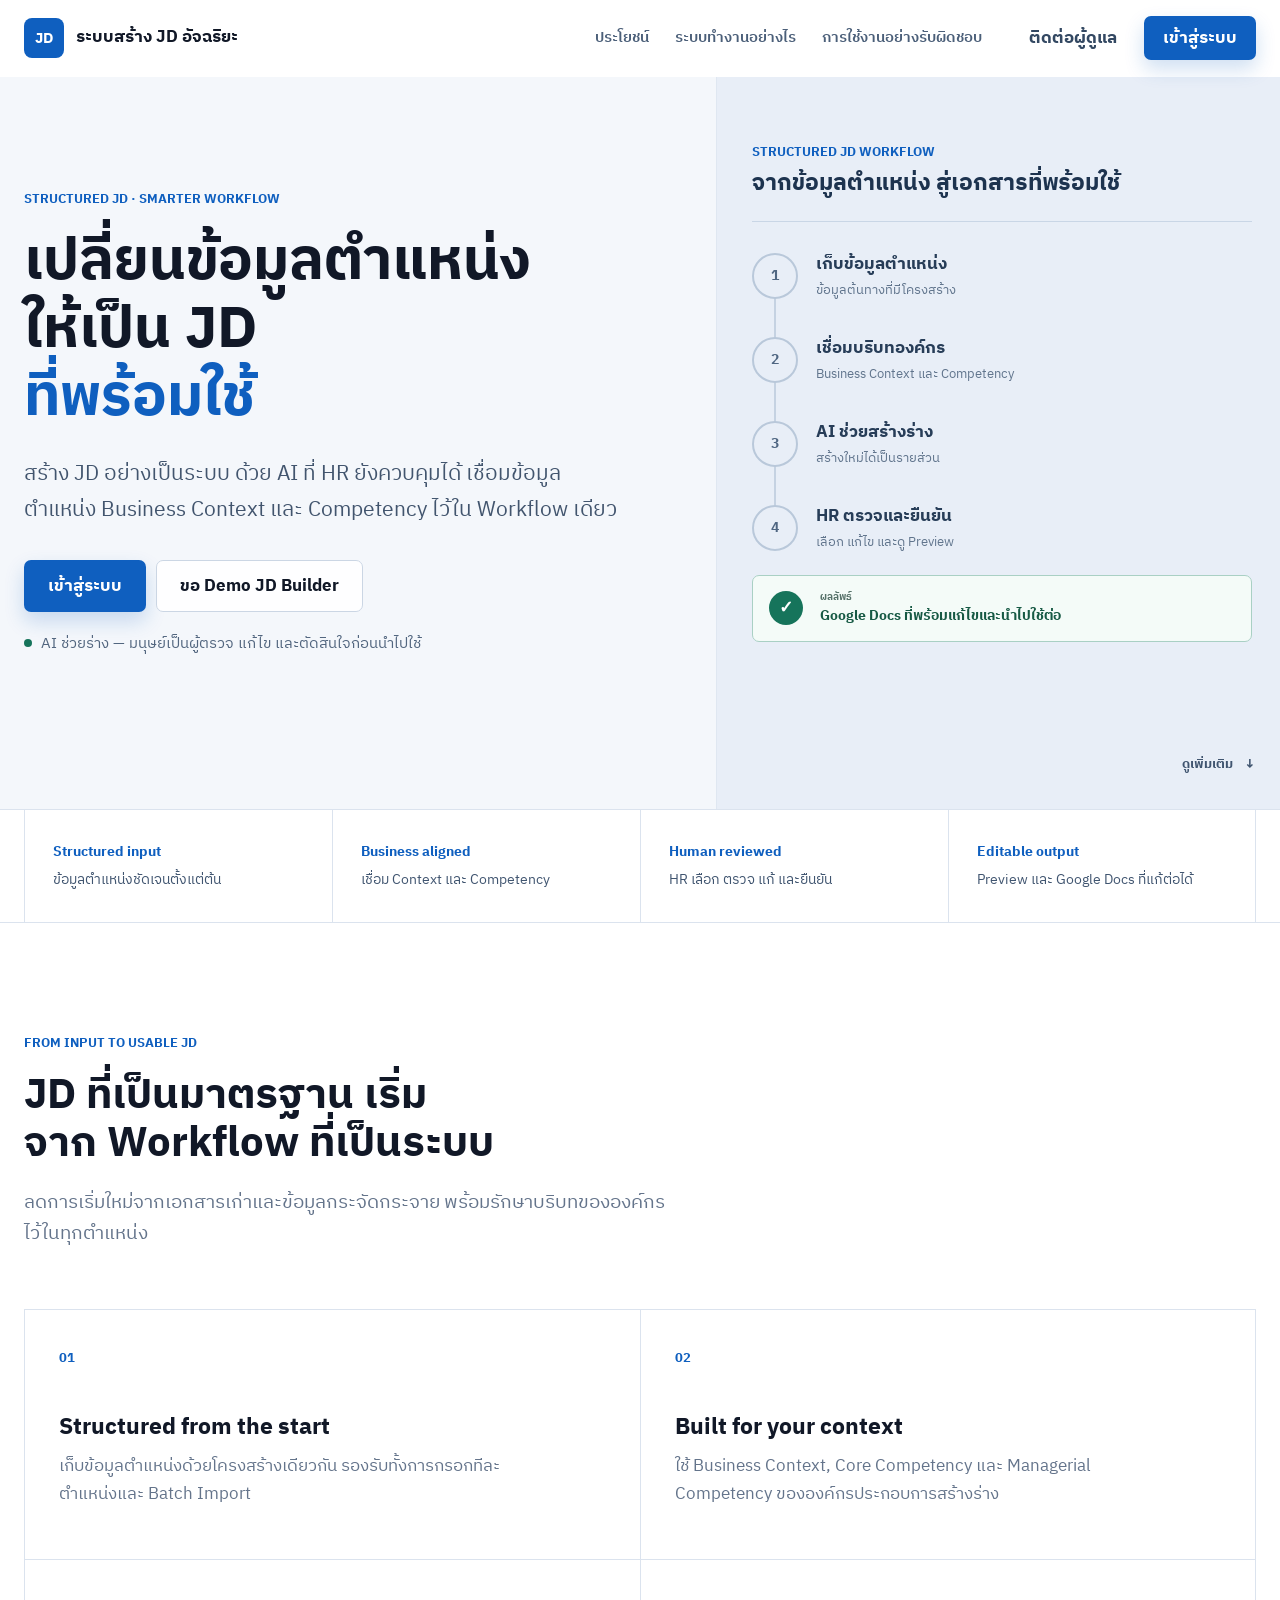
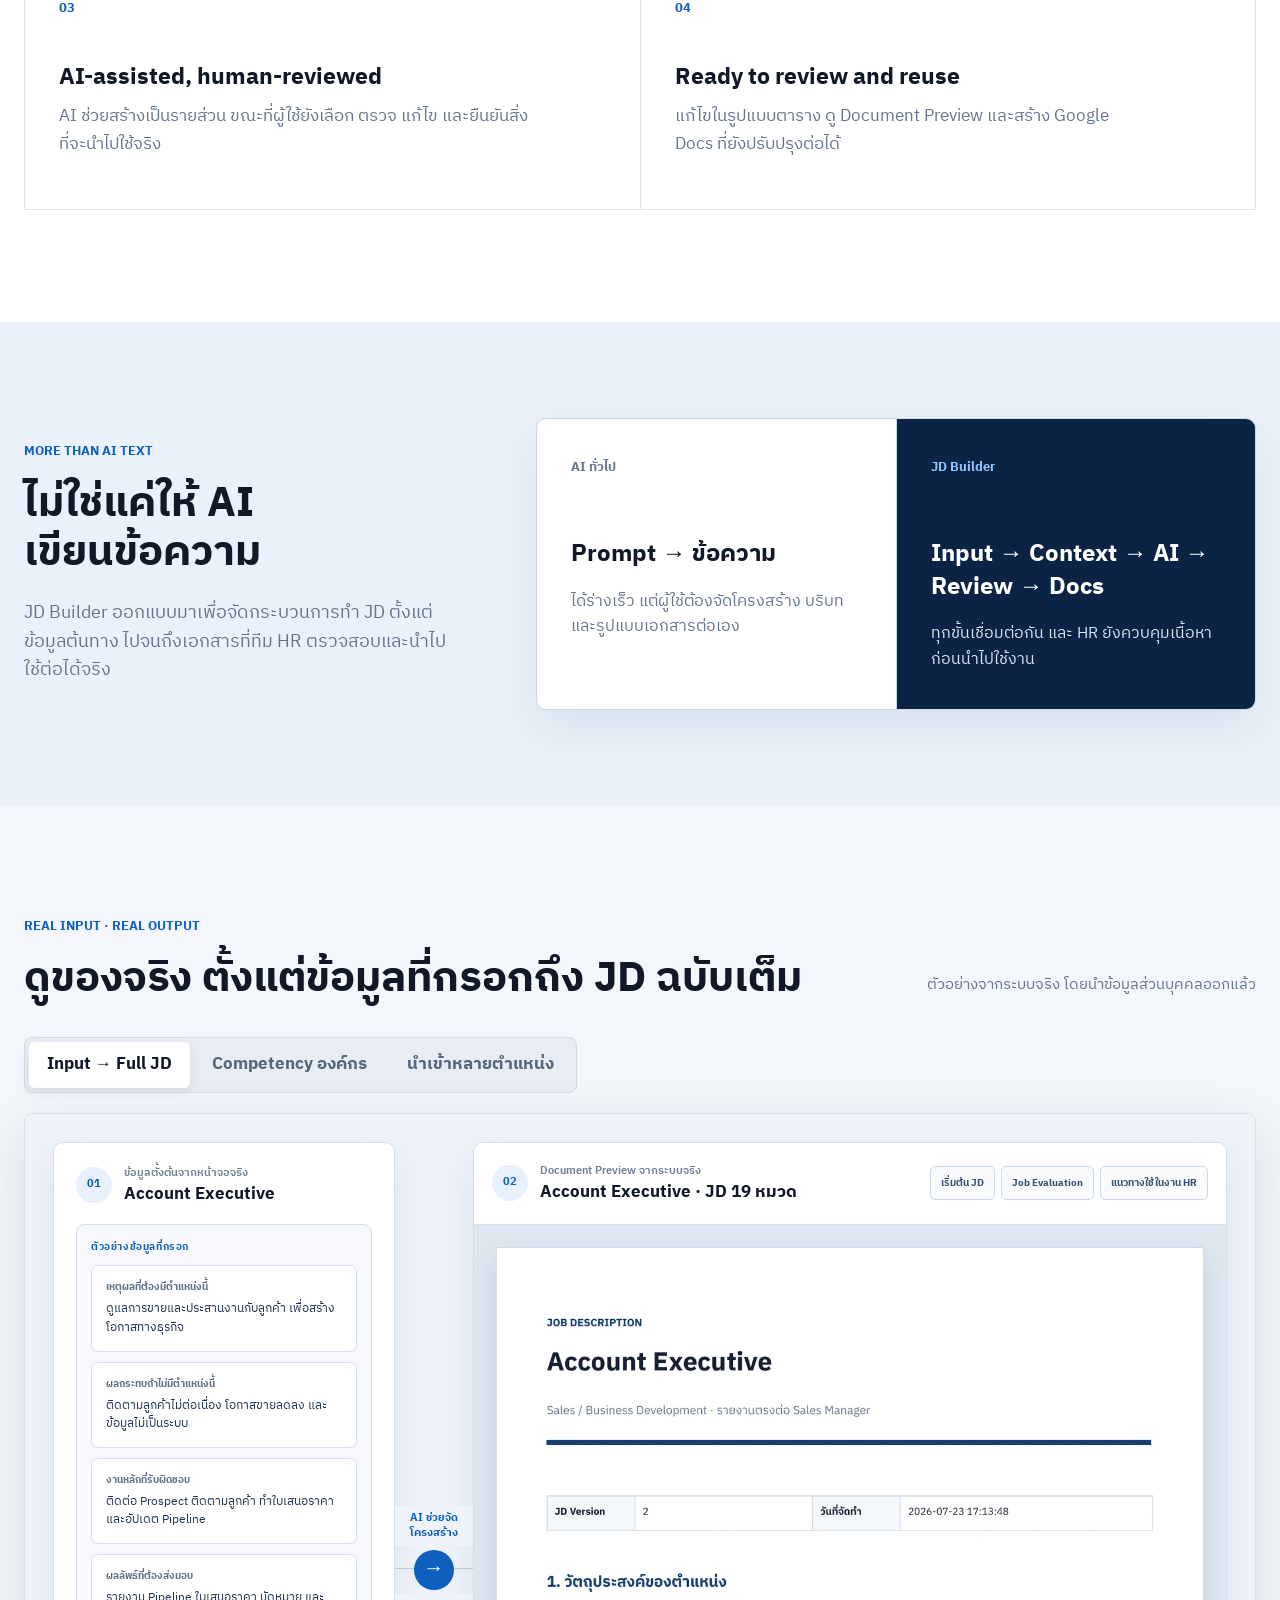
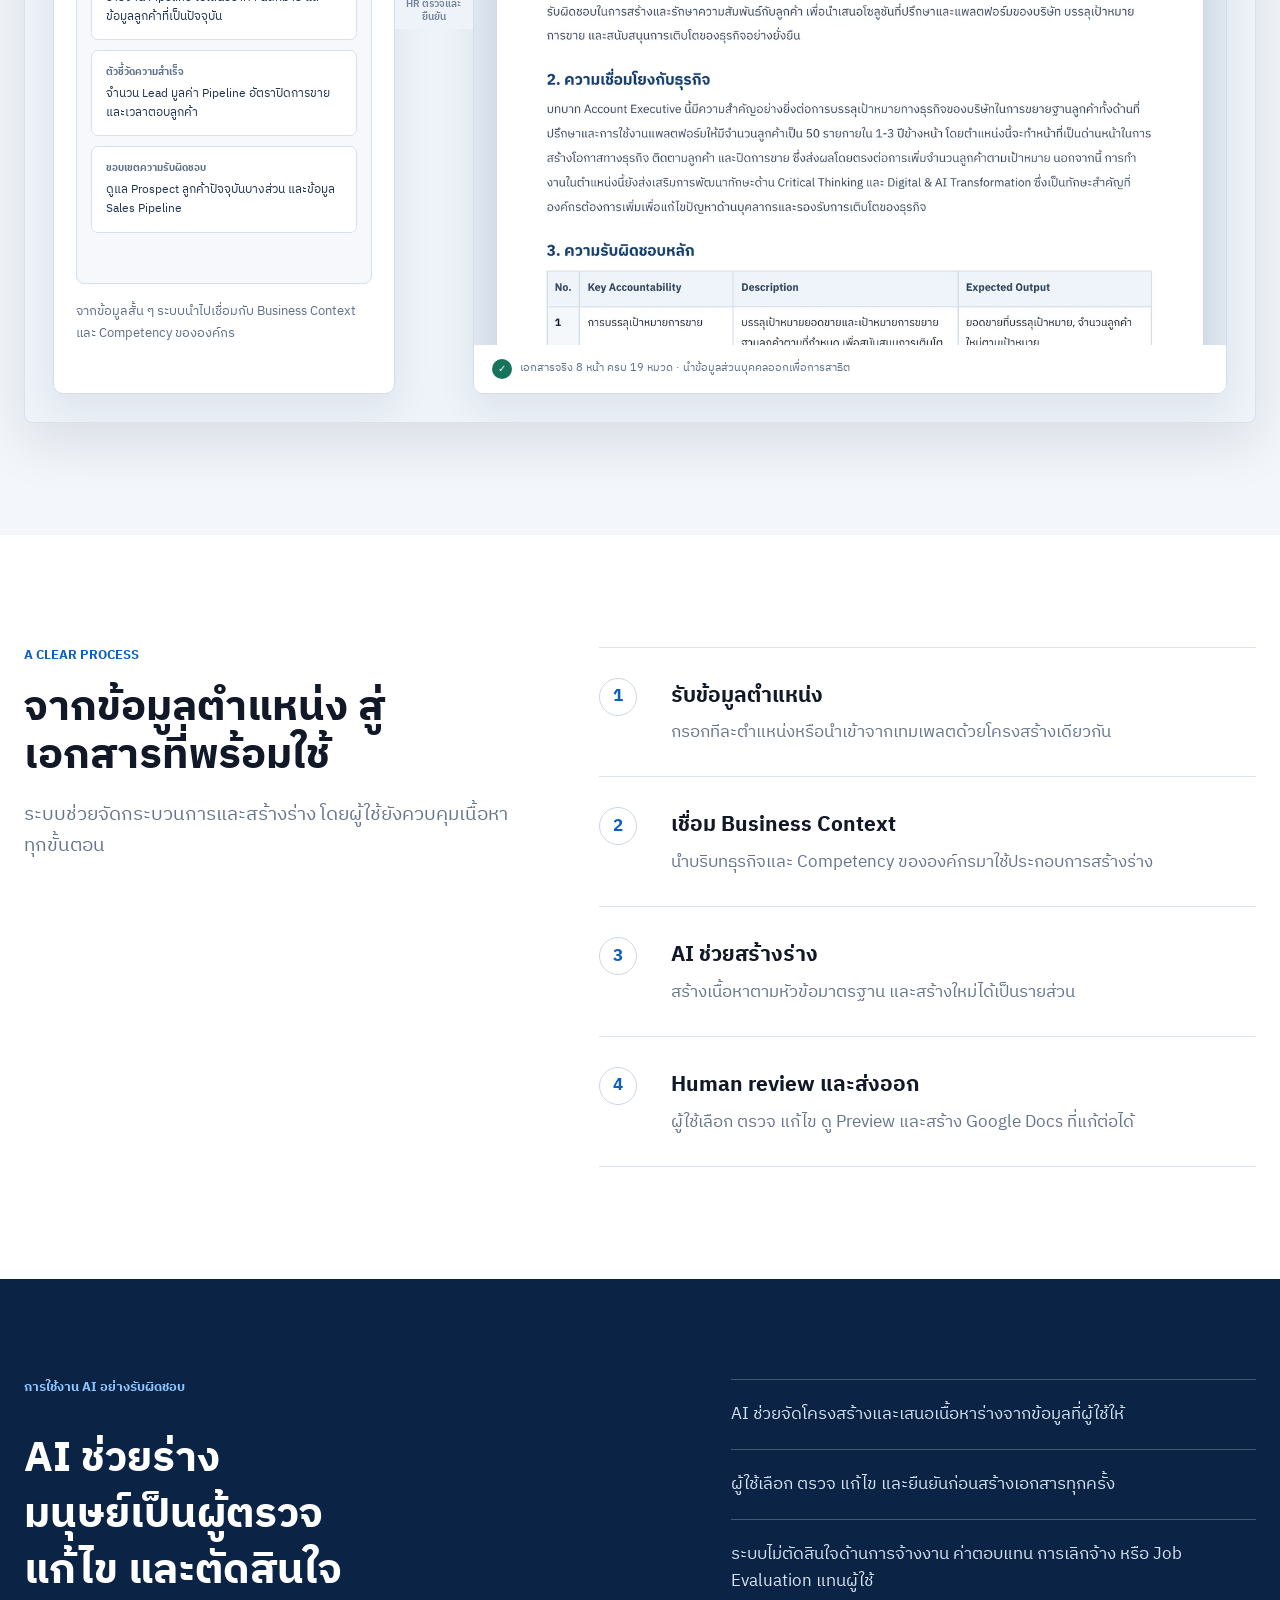
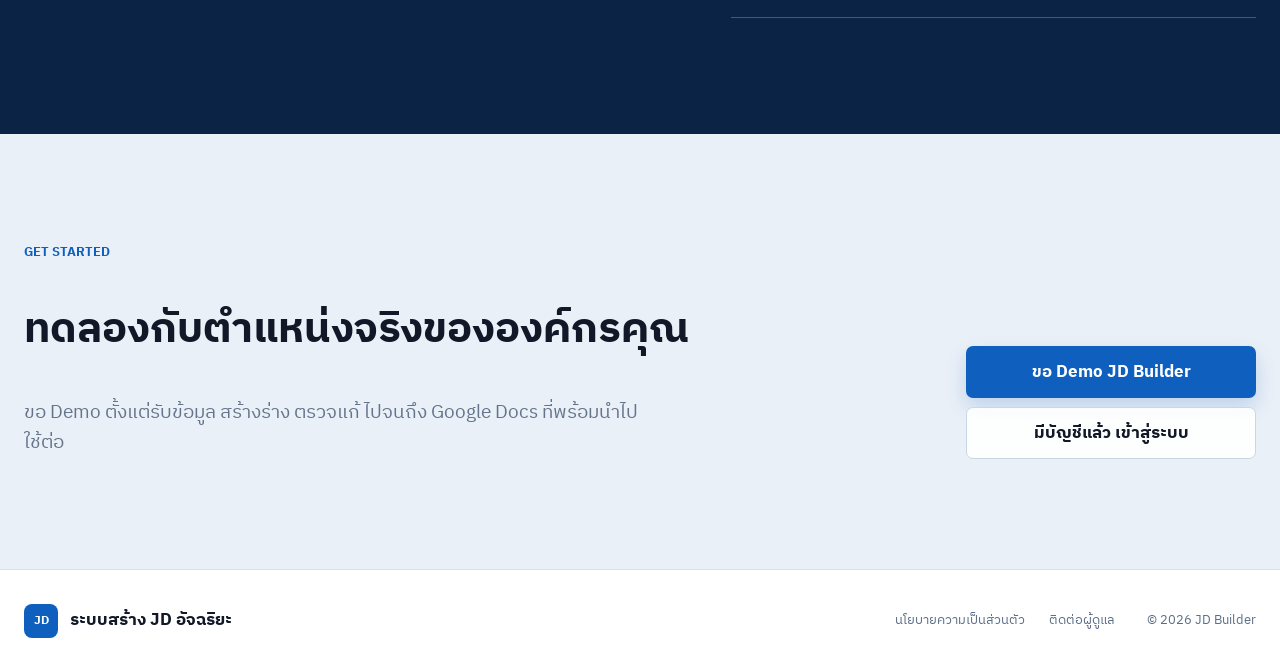
==== commit e92b9394: "Show complete input mockup" ====
--- a/index.html
+++ b/index.html
@@ -191,10 +191,34 @@
                     <strong>Account Executive</strong>
                   </div>
                 </figcaption>
-                <div class="real-input-frame">
-                  <img src="assets/demo-jd/account-executive-input.webp" width="2300" height="1075" alt="ตัวอย่างข้อมูลตำแหน่ง Account Executive ที่ผู้ใช้กรอกในระบบ โดยไม่มีข้อมูลส่วนบุคคล">
-                </div>
-                <p>เพียงข้อมูลสำคัญของตำแหน่ง ระบบนำไปเชื่อมกับ Business Context และ Competency ขององค์กร</p>
+                <div class="real-input-frame" aria-label="ตัวอย่างข้อมูลสั้น ๆ ที่ใช้กรอกตำแหน่ง Account Executive">
+                  <div class="input-mockup-label">ตัวอย่างข้อมูลที่กรอก</div>
+                  <div class="input-mockup-field">
+                    <small>เหตุผลที่ต้องมีตำแหน่งนี้</small>
+                    <p>ดูแลการขายและประสานงานกับลูกค้า เพื่อสร้างโอกาสทางธุรกิจ</p>
+                  </div>
+                  <div class="input-mockup-field">
+                    <small>ผลกระทบถ้าไม่มีตำแหน่งนี้</small>
+                    <p>ติดตามลูกค้าไม่ต่อเนื่อง โอกาสขายลดลง และข้อมูลไม่เป็นระบบ</p>
+                  </div>
+                  <div class="input-mockup-field">
+                    <small>งานหลักที่รับผิดชอบ</small>
+                    <p>ติดต่อ Prospect ติดตามลูกค้า ทำใบเสนอราคา และอัปเดต Pipeline</p>
+                  </div>
+                  <div class="input-mockup-field">
+                    <small>ผลลัพธ์ที่ต้องส่งมอบ</small>
+                    <p>รายงาน Pipeline ใบเสนอราคา นัดหมาย และข้อมูลลูกค้าที่เป็นปัจจุบัน</p>
+                  </div>
+                  <div class="input-mockup-field">
+                    <small>ตัวชี้วัดความสำเร็จ</small>
+                    <p>จำนวน Lead มูลค่า Pipeline อัตราปิดการขาย และเวลาตอบลูกค้า</p>
+                  </div>
+                  <div class="input-mockup-field">
+                    <small>ขอบเขตความรับผิดชอบ</small>
+                    <p>ดูแล Prospect ลูกค้าปัจจุบันบางส่วน และข้อมูล Sales Pipeline</p>
+                  </div>
+                </div>
+                <p>จากข้อมูลสั้น ๆ ระบบนำไปเชื่อมกับ Business Context และ Competency ขององค์กร</p>
               </figure>
 
               <div class="real-flow" aria-hidden="true">
--- a/styles.css
+++ b/styles.css
@@ -829,7 +829,7 @@
 
 .real-comparison {
   display: grid;
-  grid-template-columns: minmax(250px, 0.64fr) 62px minmax(0, 1.5fr);
+  grid-template-columns: minmax(280px, 0.68fr) 78px minmax(0, 1.5fr);
   align-items: stretch;
 }
 
@@ -891,21 +891,45 @@
 }
 
 .real-input-frame {
-  height: 660px;
+  min-height: 660px;
   margin-top: 19px;
-  overflow: auto;
+  display: grid;
+  align-content: start;
+  gap: 10px;
+  padding: 14px;
+  overflow: hidden;
   border: 1px solid #d6e0ec;
   border-radius: 8px;
   background: #f6f8fb;
-  scrollbar-color: #b9c7d9 transparent;
-  scrollbar-width: thin;
-}
-
-.real-input-frame img {
-  width: auto;
-  max-width: none;
-  height: 100%;
+}
+
+.input-mockup-label {
+  color: var(--blue);
+  font-size: 10px;
+  font-weight: 700;
+  letter-spacing: 0.06em;
+}
+
+.input-mockup-field {
+  padding: 13px 14px;
+  border: 1px solid #d7e1ed;
+  border-radius: 7px;
+  background: #ffffff;
+}
+
+.input-mockup-field small {
   display: block;
+  margin-bottom: 5px;
+  color: #5d7088;
+  font-size: 10px;
+  font-weight: 700;
+}
+
+.input-mockup-field p {
+  margin: 0;
+  color: #20334d;
+  font-size: 12px;
+  line-height: 1.55;
 }
 
 .real-input > p {
@@ -946,8 +970,9 @@
 
 .real-flow span {
   padding: 5px 3px;
-  font-size: 9px;
-  font-weight: 700;
+  font-size: 11px;
+  font-weight: 700;
+  line-height: 1.35;
 }
 
 .real-flow b {
@@ -965,8 +990,9 @@
 .real-flow small {
   padding: 4px 2px;
   color: #718198;
-  font-size: 8px;
+  font-size: 10px;
   font-weight: 600;
+  line-height: 1.35;
 }
 
 .real-document {
@@ -2014,7 +2040,7 @@
   }
 
   .real-input-frame {
-    height: 460px;
+    min-height: 0;
   }
 
   .document-scroll {
@@ -2309,7 +2335,7 @@
   }
 
   .real-input-frame {
-    height: 360px;
+    min-height: 0;
   }
 
   .real-flow {
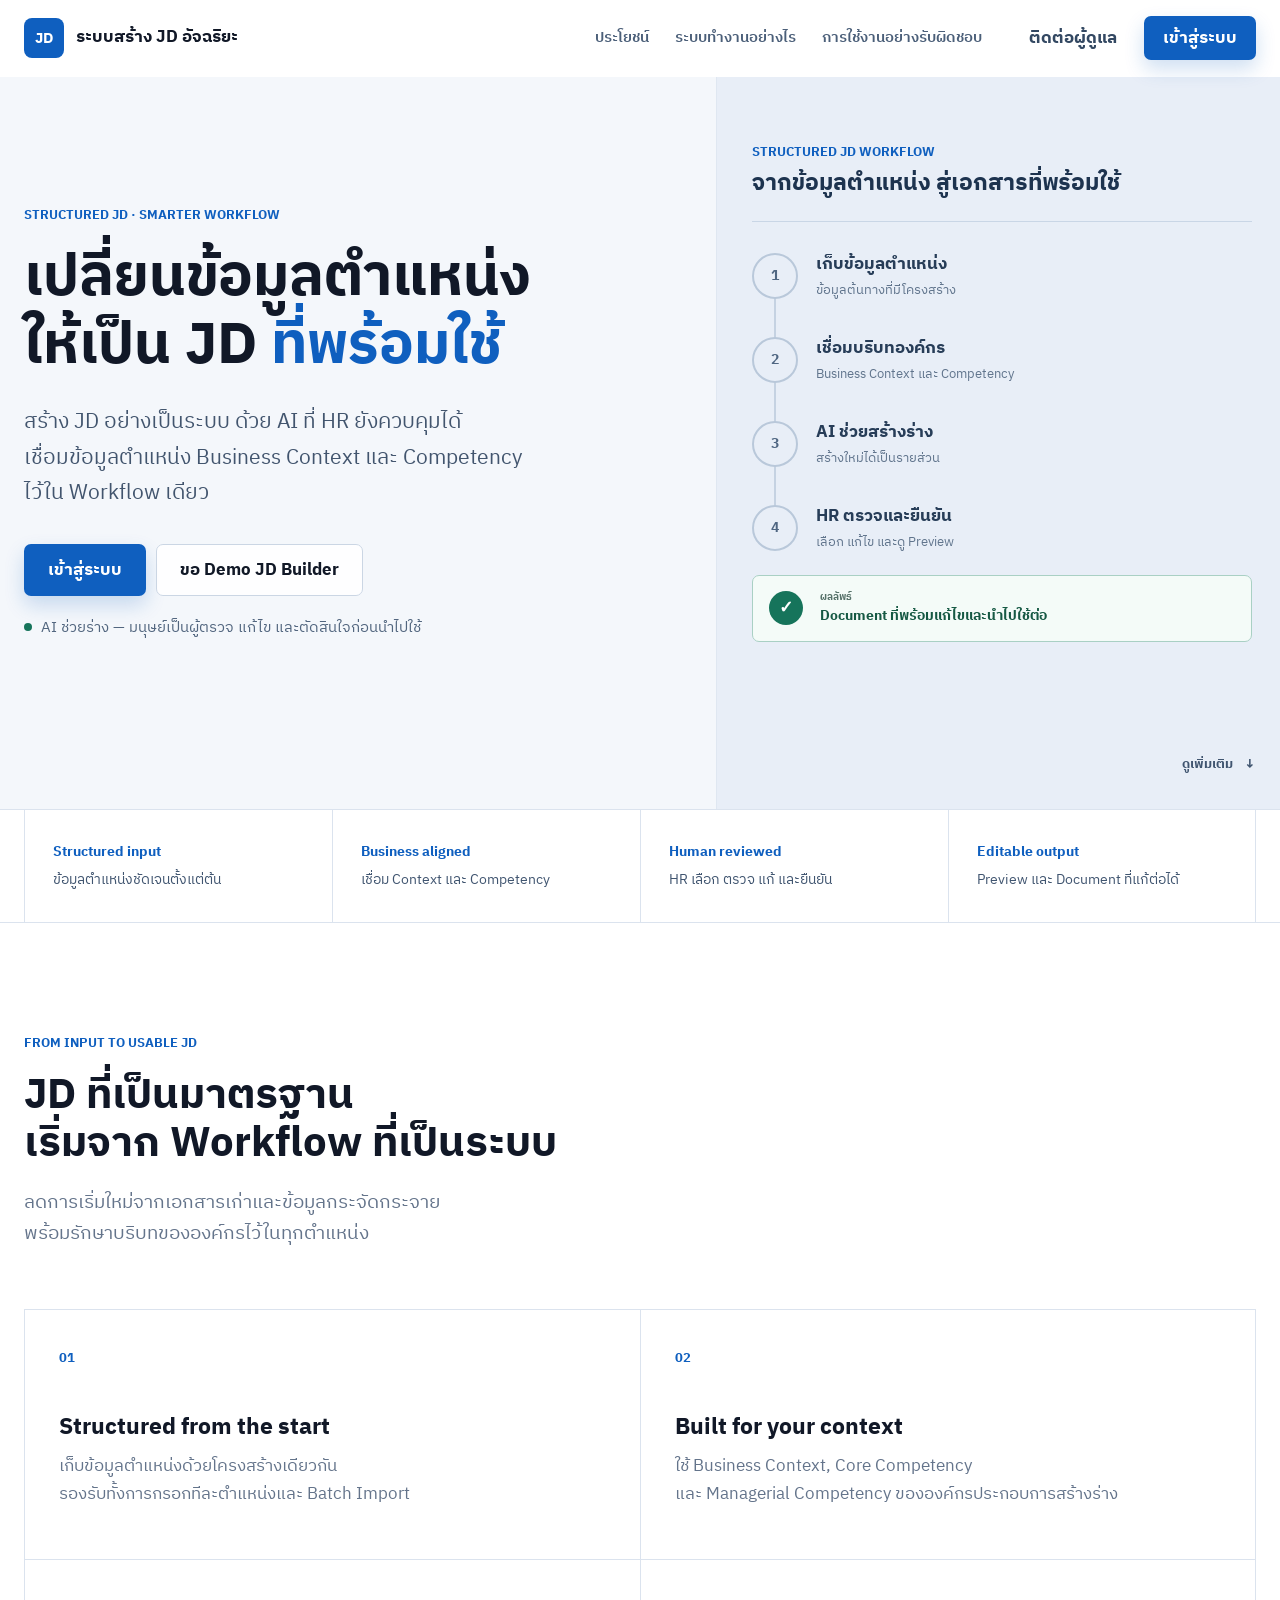
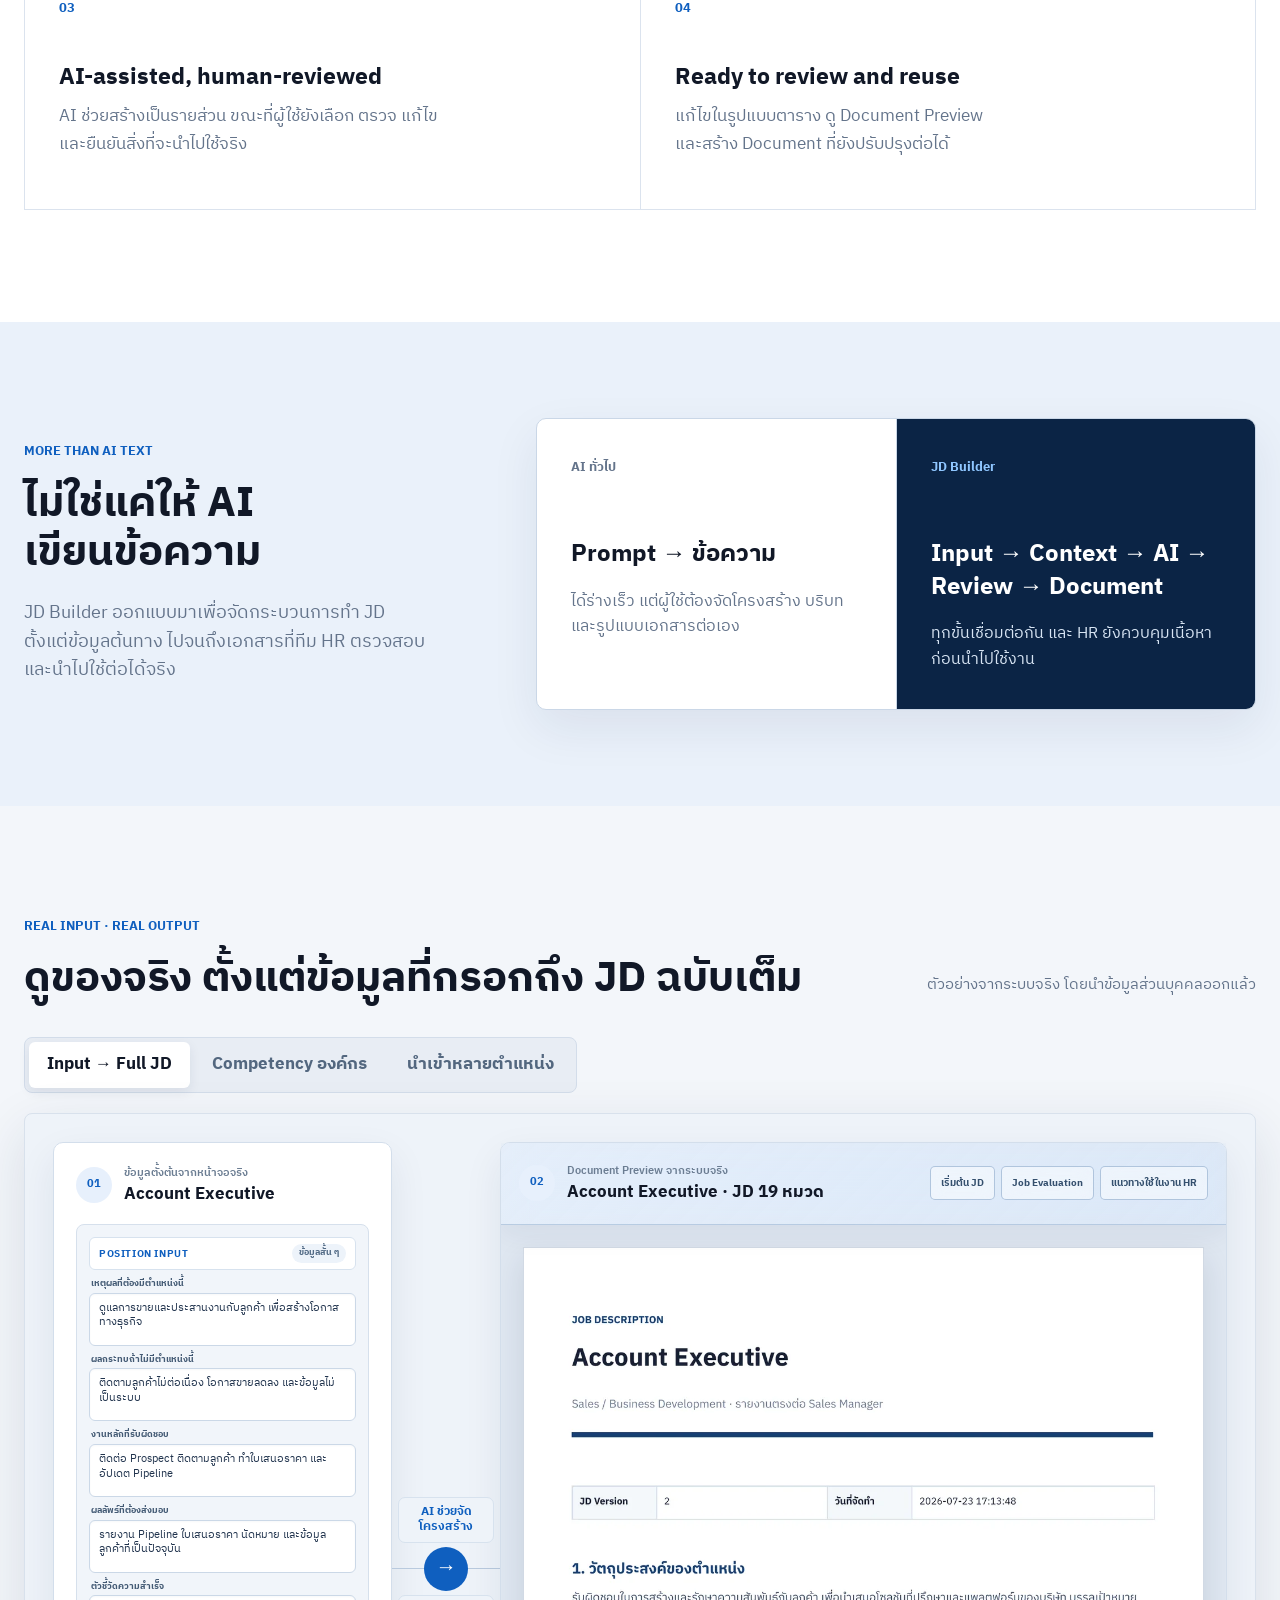
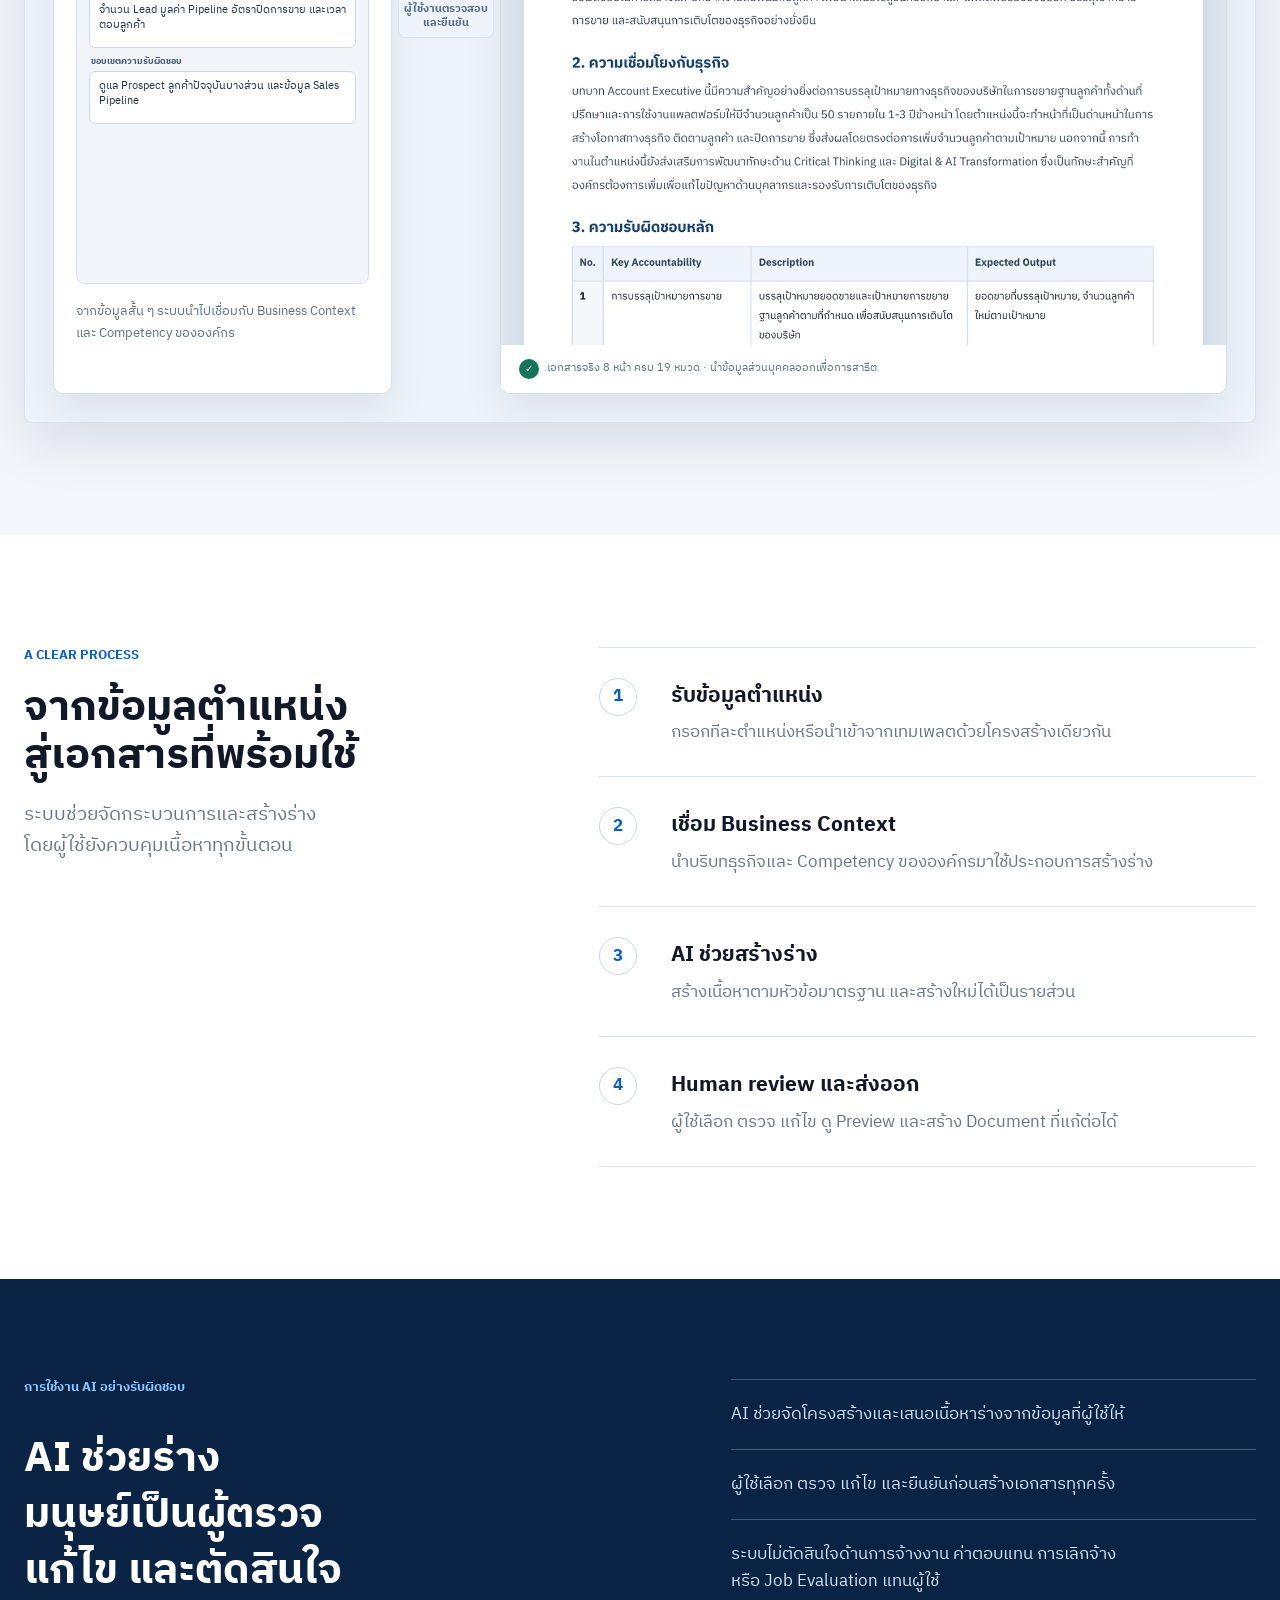
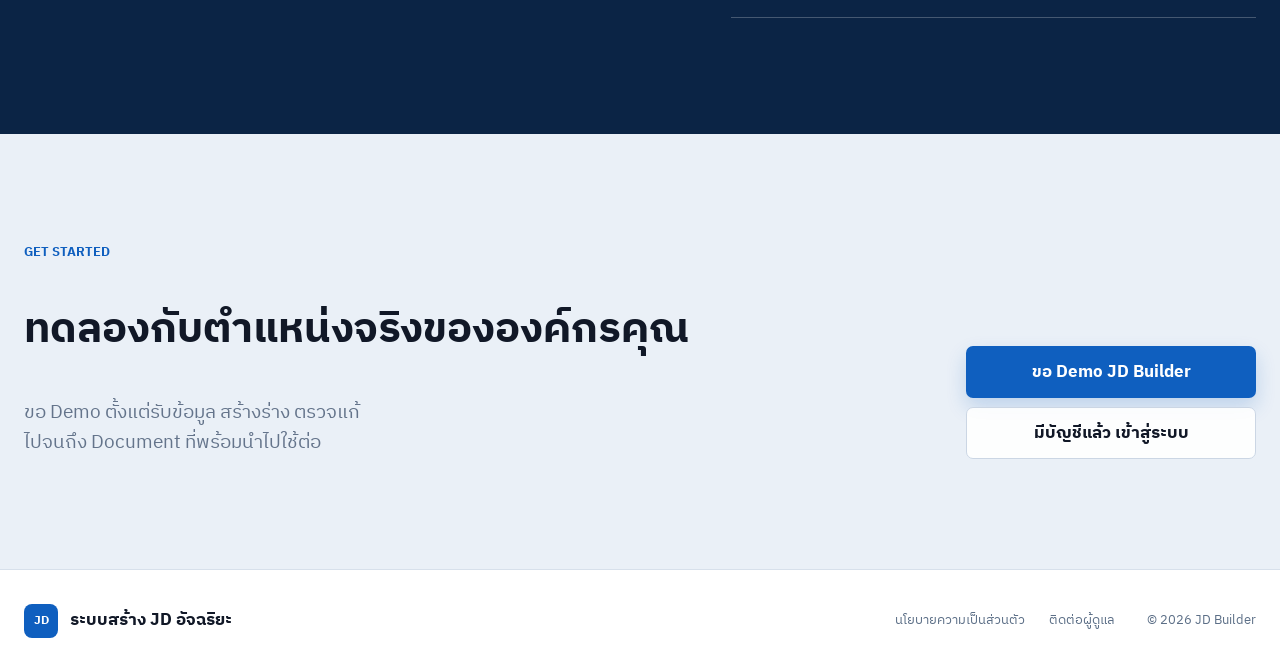
==== commit 7ed84029: "Polish landing input and responsive copy" ====
--- a/index.html
+++ b/index.html
@@ -80,7 +80,7 @@
           </ol>
           <div class="journey-result">
             <span>✓</span>
-            <div><small>ผลลัพธ์</small><strong>Google Docs ที่พร้อมแก้ไขและนำไปใช้ต่อ</strong></div>
+            <div><small>ผลลัพธ์</small><strong>Document ที่พร้อมแก้ไขและนำไปใช้ต่อ</strong></div>
           </div>
         </div>
       </div>
@@ -88,10 +88,13 @@
         <p class="eyebrow">STRUCTURED JD · SMARTER WORKFLOW</p>
         <h1 id="hero-title">
           <span class="title-line">เปลี่ยนข้อมูลตำแหน่ง</span>
-          <span class="title-line">ให้เป็น JD</span>
-          <span class="title-line title-emphasis">ที่พร้อมใช้</span>
+          <span class="title-line">ให้เป็น JD <span class="title-emphasis">ที่พร้อมใช้</span></span>
         </h1>
-        <p class="hero-copy">สร้าง JD อย่างเป็นระบบ ด้วย AI ที่ HR ยังควบคุมได้ เชื่อมข้อมูลตำแหน่ง Business Context และ Competency ไว้ใน Workflow เดียว</p>
+        <p class="hero-copy copy-lines">
+          <span>สร้าง JD อย่างเป็นระบบ ด้วย AI ที่ HR ยังควบคุมได้</span>
+          <span>เชื่อมข้อมูลตำแหน่ง Business Context และ Competency</span>
+          <span>ไว้ใน Workflow เดียว</span>
+        </p>
         <div class="hero-actions">
           <a class="button button-primary button-large" data-login-link href="#">เข้าสู่ระบบ</a>
           <button class="button button-secondary button-large" type="button" data-open-contact>ขอ Demo JD Builder</button>
@@ -106,7 +109,7 @@
         <div><strong>Structured input</strong><span>ข้อมูลตำแหน่งชัดเจนตั้งแต่ต้น</span></div>
         <div><strong>Business aligned</strong><span>เชื่อม Context และ Competency</span></div>
         <div><strong>Human reviewed</strong><span>HR เลือก ตรวจ แก้ และยืนยัน</span></div>
-        <div><strong>Editable output</strong><span>Preview และ Google Docs ที่แก้ต่อได้</span></div>
+        <div><strong>Editable output</strong><span>Preview และ Document ที่แก้ต่อได้</span></div>
       </div>
     </section>
 
@@ -114,29 +117,47 @@
       <div class="section-shell">
         <div class="section-intro reveal">
           <p class="eyebrow">FROM INPUT TO USABLE JD</p>
-          <h2 id="benefits-title">JD ที่เป็นมาตรฐาน เริ่มจาก Workflow ที่เป็นระบบ</h2>
-          <p>ลดการเริ่มใหม่จากเอกสารเก่าและข้อมูลกระจัดกระจาย พร้อมรักษาบริบทขององค์กรไว้ในทุกตำแหน่ง</p>
+          <h2 id="benefits-title" class="heading-lines">
+            <span>JD ที่เป็นมาตรฐาน</span>
+            <span>เริ่มจาก Workflow ที่เป็นระบบ</span>
+          </h2>
+          <p class="copy-lines">
+            <span>ลดการเริ่มใหม่จากเอกสารเก่าและข้อมูลกระจัดกระจาย</span>
+            <span>พร้อมรักษาบริบทขององค์กรไว้ในทุกตำแหน่ง</span>
+          </p>
         </div>
         <div class="benefit-grid">
           <article class="benefit-item reveal">
             <span class="benefit-number">01</span>
             <h3>Structured from the start</h3>
-            <p>เก็บข้อมูลตำแหน่งด้วยโครงสร้างเดียวกัน รองรับทั้งการกรอกทีละตำแหน่งและ Batch Import</p>
+            <p class="copy-lines">
+              <span>เก็บข้อมูลตำแหน่งด้วยโครงสร้างเดียวกัน</span>
+              <span>รองรับทั้งการกรอกทีละตำแหน่งและ Batch Import</span>
+            </p>
           </article>
           <article class="benefit-item reveal">
             <span class="benefit-number">02</span>
             <h3>Built for your context</h3>
-            <p>ใช้ Business Context, Core Competency และ Managerial Competency ขององค์กรประกอบการสร้างร่าง</p>
+            <p class="copy-lines">
+              <span>ใช้ Business Context, Core Competency</span>
+              <span>และ Managerial Competency ขององค์กรประกอบการสร้างร่าง</span>
+            </p>
           </article>
           <article class="benefit-item reveal">
             <span class="benefit-number">03</span>
             <h3>AI-assisted, human-reviewed</h3>
-            <p>AI ช่วยสร้างเป็นรายส่วน ขณะที่ผู้ใช้ยังเลือก ตรวจ แก้ไข และยืนยันสิ่งที่จะนำไปใช้จริง</p>
+            <p class="copy-lines">
+              <span>AI ช่วยสร้างเป็นรายส่วน ขณะที่ผู้ใช้ยังเลือก ตรวจ แก้ไข</span>
+              <span>และยืนยันสิ่งที่จะนำไปใช้จริง</span>
+            </p>
           </article>
           <article class="benefit-item reveal">
             <span class="benefit-number">04</span>
             <h3>Ready to review and reuse</h3>
-            <p>แก้ไขในรูปแบบตาราง ดู Document Preview และสร้าง Google Docs ที่ยังปรับปรุงต่อได้</p>
+            <p class="copy-lines">
+              <span>แก้ไขในรูปแบบตาราง ดู Document Preview</span>
+              <span>และสร้าง Document ที่ยังปรับปรุงต่อได้</span>
+            </p>
           </article>
         </div>
       </div>
@@ -147,7 +168,11 @@
         <div class="difference-copy">
           <p class="eyebrow">MORE THAN AI TEXT</p>
           <h2 id="difference-title">ไม่ใช่แค่ให้ AI เขียนข้อความ</h2>
-          <p>JD Builder ออกแบบมาเพื่อจัดกระบวนการทำ JD ตั้งแต่ข้อมูลต้นทาง ไปจนถึงเอกสารที่ทีม HR ตรวจสอบและนำไปใช้ต่อได้จริง</p>
+          <p class="copy-lines">
+            <span>JD Builder ออกแบบมาเพื่อจัดกระบวนการทำ JD</span>
+            <span>ตั้งแต่ข้อมูลต้นทาง ไปจนถึงเอกสารที่ทีม HR ตรวจสอบ</span>
+            <span>และนำไปใช้ต่อได้จริง</span>
+          </p>
         </div>
         <div class="difference-compare">
           <div class="compare-item compare-muted">
@@ -157,7 +182,7 @@
           </div>
           <div class="compare-item compare-highlight">
             <span>JD Builder</span>
-            <strong>Input → Context → AI → Review → Docs</strong>
+            <strong>Input → Context → AI → Review → Document</strong>
             <p>ทุกขั้นเชื่อมต่อกัน และ HR ยังควบคุมเนื้อหาก่อนนำไปใช้งาน</p>
           </div>
         </div>
@@ -192,39 +217,42 @@
                   </div>
                 </figcaption>
                 <div class="real-input-frame" aria-label="ตัวอย่างข้อมูลสั้น ๆ ที่ใช้กรอกตำแหน่ง Account Executive">
-                  <div class="input-mockup-label">ตัวอย่างข้อมูลที่กรอก</div>
+                  <div class="input-mockup-label">
+                    <span>POSITION INPUT</span>
+                    <em>ข้อมูลสั้น ๆ</em>
+                  </div>
                   <div class="input-mockup-field">
                     <small>เหตุผลที่ต้องมีตำแหน่งนี้</small>
-                    <p>ดูแลการขายและประสานงานกับลูกค้า เพื่อสร้างโอกาสทางธุรกิจ</p>
+                    <div class="input-mockup-textarea">ดูแลการขายและประสานงานกับลูกค้า เพื่อสร้างโอกาสทางธุรกิจ</div>
                   </div>
                   <div class="input-mockup-field">
                     <small>ผลกระทบถ้าไม่มีตำแหน่งนี้</small>
-                    <p>ติดตามลูกค้าไม่ต่อเนื่อง โอกาสขายลดลง และข้อมูลไม่เป็นระบบ</p>
+                    <div class="input-mockup-textarea">ติดตามลูกค้าไม่ต่อเนื่อง โอกาสขายลดลง และข้อมูลไม่เป็นระบบ</div>
                   </div>
                   <div class="input-mockup-field">
                     <small>งานหลักที่รับผิดชอบ</small>
-                    <p>ติดต่อ Prospect ติดตามลูกค้า ทำใบเสนอราคา และอัปเดต Pipeline</p>
+                    <div class="input-mockup-textarea">ติดต่อ Prospect ติดตามลูกค้า ทำใบเสนอราคา และอัปเดต Pipeline</div>
                   </div>
                   <div class="input-mockup-field">
                     <small>ผลลัพธ์ที่ต้องส่งมอบ</small>
-                    <p>รายงาน Pipeline ใบเสนอราคา นัดหมาย และข้อมูลลูกค้าที่เป็นปัจจุบัน</p>
+                    <div class="input-mockup-textarea">รายงาน Pipeline ใบเสนอราคา นัดหมาย และข้อมูลลูกค้าที่เป็นปัจจุบัน</div>
                   </div>
                   <div class="input-mockup-field">
                     <small>ตัวชี้วัดความสำเร็จ</small>
-                    <p>จำนวน Lead มูลค่า Pipeline อัตราปิดการขาย และเวลาตอบลูกค้า</p>
+                    <div class="input-mockup-textarea">จำนวน Lead มูลค่า Pipeline อัตราปิดการขาย และเวลาตอบลูกค้า</div>
                   </div>
                   <div class="input-mockup-field">
                     <small>ขอบเขตความรับผิดชอบ</small>
-                    <p>ดูแล Prospect ลูกค้าปัจจุบันบางส่วน และข้อมูล Sales Pipeline</p>
+                    <div class="input-mockup-textarea">ดูแล Prospect ลูกค้าปัจจุบันบางส่วน และข้อมูล Sales Pipeline</div>
                   </div>
                 </div>
                 <p>จากข้อมูลสั้น ๆ ระบบนำไปเชื่อมกับ Business Context และ Competency ขององค์กร</p>
               </figure>
 
               <div class="real-flow" aria-hidden="true">
-                <span>AI ช่วยจัดโครงสร้าง</span>
+                <span>AI ช่วยจัด<br>โครงสร้าง</span>
                 <b>→</b>
-                <small>HR ตรวจและยืนยัน</small>
+                <small>ผู้ใช้งานตรวจสอบ<br>และยืนยัน</small>
               </div>
 
               <section class="real-document" aria-labelledby="real-document-title">
@@ -316,14 +344,20 @@
       <div class="section-shell process-layout">
         <div class="process-copy reveal">
           <p class="eyebrow">A CLEAR PROCESS</p>
-          <h2 id="process-title">จากข้อมูลตำแหน่ง สู่เอกสารที่พร้อมใช้</h2>
-          <p>ระบบช่วยจัดกระบวนการและสร้างร่าง โดยผู้ใช้ยังควบคุมเนื้อหาทุกขั้นตอน</p>
+          <h2 id="process-title" class="heading-lines">
+            <span>จากข้อมูลตำแหน่ง</span>
+            <span>สู่เอกสารที่พร้อมใช้</span>
+          </h2>
+          <p class="copy-lines">
+            <span>ระบบช่วยจัดกระบวนการและสร้างร่าง</span>
+            <span>โดยผู้ใช้ยังควบคุมเนื้อหาทุกขั้นตอน</span>
+          </p>
         </div>
         <ol class="process-list">
           <li class="reveal"><span>1</span><div><h3>รับข้อมูลตำแหน่ง</h3><p>กรอกทีละตำแหน่งหรือนำเข้าจากเทมเพลตด้วยโครงสร้างเดียวกัน</p></div></li>
           <li class="reveal"><span>2</span><div><h3>เชื่อม Business Context</h3><p>นำบริบทธุรกิจและ Competency ขององค์กรมาใช้ประกอบการสร้างร่าง</p></div></li>
           <li class="reveal"><span>3</span><div><h3>AI ช่วยสร้างร่าง</h3><p>สร้างเนื้อหาตามหัวข้อมาตรฐาน และสร้างใหม่ได้เป็นรายส่วน</p></div></li>
-          <li class="reveal"><span>4</span><div><h3>Human review และส่งออก</h3><p>ผู้ใช้เลือก ตรวจ แก้ไข ดู Preview และสร้าง Google Docs ที่แก้ต่อได้</p></div></li>
+          <li class="reveal"><span>4</span><div><h3>Human review และส่งออก</h3><p>ผู้ใช้เลือก ตรวจ แก้ไข ดู Preview และสร้าง Document ที่แก้ต่อได้</p></div></li>
         </ol>
       </div>
     </section>
@@ -341,7 +375,10 @@
         <div class="trust-points reveal">
           <p>AI ช่วยจัดโครงสร้างและเสนอเนื้อหาร่างจากข้อมูลที่ผู้ใช้ให้</p>
           <p>ผู้ใช้เลือก ตรวจ แก้ไข และยืนยันก่อนสร้างเอกสารทุกครั้ง</p>
-          <p>ระบบไม่ตัดสินใจด้านการจ้างงาน ค่าตอบแทน การเลิกจ้าง หรือ Job Evaluation แทนผู้ใช้</p>
+          <p class="copy-lines">
+            <span>ระบบไม่ตัดสินใจด้านการจ้างงาน ค่าตอบแทน การเลิกจ้าง</span>
+            <span>หรือ Job Evaluation แทนผู้ใช้</span>
+          </p>
         </div>
       </div>
     </section>
@@ -351,7 +388,10 @@
         <div>
           <p class="eyebrow">GET STARTED</p>
           <h2 id="contact-title">ทดลองกับตำแหน่งจริงขององค์กรคุณ</h2>
-          <p>ขอ Demo ตั้งแต่รับข้อมูล สร้างร่าง ตรวจแก้ ไปจนถึง Google Docs ที่พร้อมนำไปใช้ต่อ</p>
+          <p class="copy-lines">
+            <span>ขอ Demo ตั้งแต่รับข้อมูล สร้างร่าง ตรวจแก้</span>
+            <span>ไปจนถึง Document ที่พร้อมนำไปใช้ต่อ</span>
+          </p>
         </div>
         <div class="contact-actions">
           <button class="button button-primary button-large" type="button" data-open-contact>ขอ Demo JD Builder</button>
--- a/styles.css
+++ b/styles.css
@@ -121,6 +121,11 @@
   text-wrap: pretty;
 }
 
+.heading-lines > span,
+.copy-lines > span {
+  display: block;
+}
+
 body.dialog-open {
   overflow: hidden;
 }
@@ -829,7 +834,7 @@
 
 .real-comparison {
   display: grid;
-  grid-template-columns: minmax(280px, 0.68fr) 78px minmax(0, 1.5fr);
+  grid-template-columns: minmax(292px, 0.7fr) 108px minmax(0, 1.5fr);
   align-items: stretch;
 }
 
@@ -895,41 +900,64 @@
   margin-top: 19px;
   display: grid;
   align-content: start;
-  gap: 10px;
-  padding: 14px;
+  gap: 8px;
+  padding: 12px;
   overflow: hidden;
   border: 1px solid #d6e0ec;
   border-radius: 8px;
-  background: #f6f8fb;
+  background: #f1f5fa;
 }
 
 .input-mockup-label {
+  min-height: 32px;
+  display: flex;
+  align-items: center;
+  justify-content: space-between;
+  gap: 8px;
+  padding: 6px 9px;
+  border: 1px solid #d7e2ee;
+  border-radius: 6px;
   color: var(--blue);
+  background: #ffffff;
   font-size: 10px;
   font-weight: 700;
   letter-spacing: 0.06em;
 }
 
+.input-mockup-label em {
+  padding: 2px 7px;
+  border-radius: 999px;
+  color: #526a85;
+  background: #edf3fa;
+  font-size: 9px;
+  font-style: normal;
+  letter-spacing: 0;
+}
+
 .input-mockup-field {
-  padding: 13px 14px;
-  border: 1px solid #d7e1ed;
-  border-radius: 7px;
-  background: #ffffff;
+  min-width: 0;
 }
 
 .input-mockup-field small {
   display: block;
-  margin-bottom: 5px;
-  color: #5d7088;
-  font-size: 10px;
-  font-weight: 700;
-}
-
-.input-mockup-field p {
-  margin: 0;
+  margin: 0 0 3px 2px;
+  color: #435a74;
+  font-size: 9px;
+  font-weight: 700;
+  line-height: 1.3;
+}
+
+.input-mockup-textarea {
+  min-height: 53px;
+  padding: 7px 9px;
+  overflow: hidden;
+  border: 1px solid #cbd8e7;
+  border-radius: 6px;
   color: #20334d;
-  font-size: 12px;
-  line-height: 1.55;
+  background: #ffffff;
+  box-shadow: inset 0 1px 2px rgba(31, 52, 80, 0.035);
+  font-size: 10.5px;
+  line-height: 1.4;
 }
 
 .real-input > p {
@@ -969,15 +997,18 @@
 }
 
 .real-flow span {
-  padding: 5px 3px;
-  font-size: 11px;
-  font-weight: 700;
-  line-height: 1.35;
+  width: 96px;
+  padding: 7px 5px;
+  border: 1px solid #d7e2ee;
+  border-radius: 7px;
+  font-size: 11.5px;
+  font-weight: 700;
+  line-height: 1.3;
 }
 
 .real-flow b {
-  width: 40px;
-  height: 40px;
+  width: 44px;
+  height: 44px;
   display: grid;
   place-items: center;
   border-radius: 50%;
@@ -988,27 +1019,39 @@
 }
 
 .real-flow small {
-  padding: 4px 2px;
-  color: #718198;
-  font-size: 10px;
-  font-weight: 600;
-  line-height: 1.35;
+  width: 96px;
+  padding: 7px 5px;
+  border: 1px solid #d7e2ee;
+  border-radius: 7px;
+  color: #526a85;
+  font-size: 10.5px;
+  font-weight: 700;
+  line-height: 1.3;
 }
 
 .real-document {
+  position: relative;
   display: flex;
   flex-direction: column;
 }
 
 .document-toolbar {
+  position: absolute;
+  z-index: 3;
+  top: 0;
+  right: 0;
+  left: 0;
   min-height: 82px;
   display: flex;
   align-items: center;
   justify-content: space-between;
   gap: 18px;
   padding: 16px 18px;
-  border-bottom: 1px solid #d7e1ed;
-  background: #ffffff;
+  border-bottom: 1px solid rgba(167, 190, 217, 0.72);
+  background: linear-gradient(135deg, rgba(233, 242, 253, 0.63), rgba(218, 232, 248, 0.5));
+  box-shadow: 0 10px 26px rgba(21, 42, 70, 0.055);
+  -webkit-backdrop-filter: blur(16px) saturate(155%);
+  backdrop-filter: blur(16px) saturate(155%);
 }
 
 .document-jumps {
@@ -1021,10 +1064,12 @@
 .document-jumps button {
   min-height: 34px;
   padding: 6px 10px;
-  border: 1px solid #cbd8e7;
+  border: 1px solid rgba(163, 186, 214, 0.82);
   border-radius: 5px;
   color: #35506e;
-  background: #f8fafc;
+  background: rgba(255, 255, 255, 0.48);
+  -webkit-backdrop-filter: blur(8px);
+  backdrop-filter: blur(8px);
   cursor: pointer;
   font: inherit;
   font-size: 10px;
@@ -1039,9 +1084,9 @@
 }
 
 .document-scroll {
-  height: 720px;
+  height: 802px;
   overflow: auto;
-  padding: 22px;
+  padding: 104px 22px 22px;
   background: #dfe7f1;
   scroll-behavior: smooth;
   scrollbar-color: #98aac1 #dfe7f1;
@@ -2044,7 +2089,7 @@
   }
 
   .document-scroll {
-    height: 680px;
+    height: 762px;
   }
 
   .product-panel {
@@ -2358,8 +2403,8 @@
   }
 
   .document-scroll {
-    height: 560px;
-    padding: 12px;
+    height: 730px;
+    padding: 176px 12px 12px;
   }
 
   .document-scroll img {
